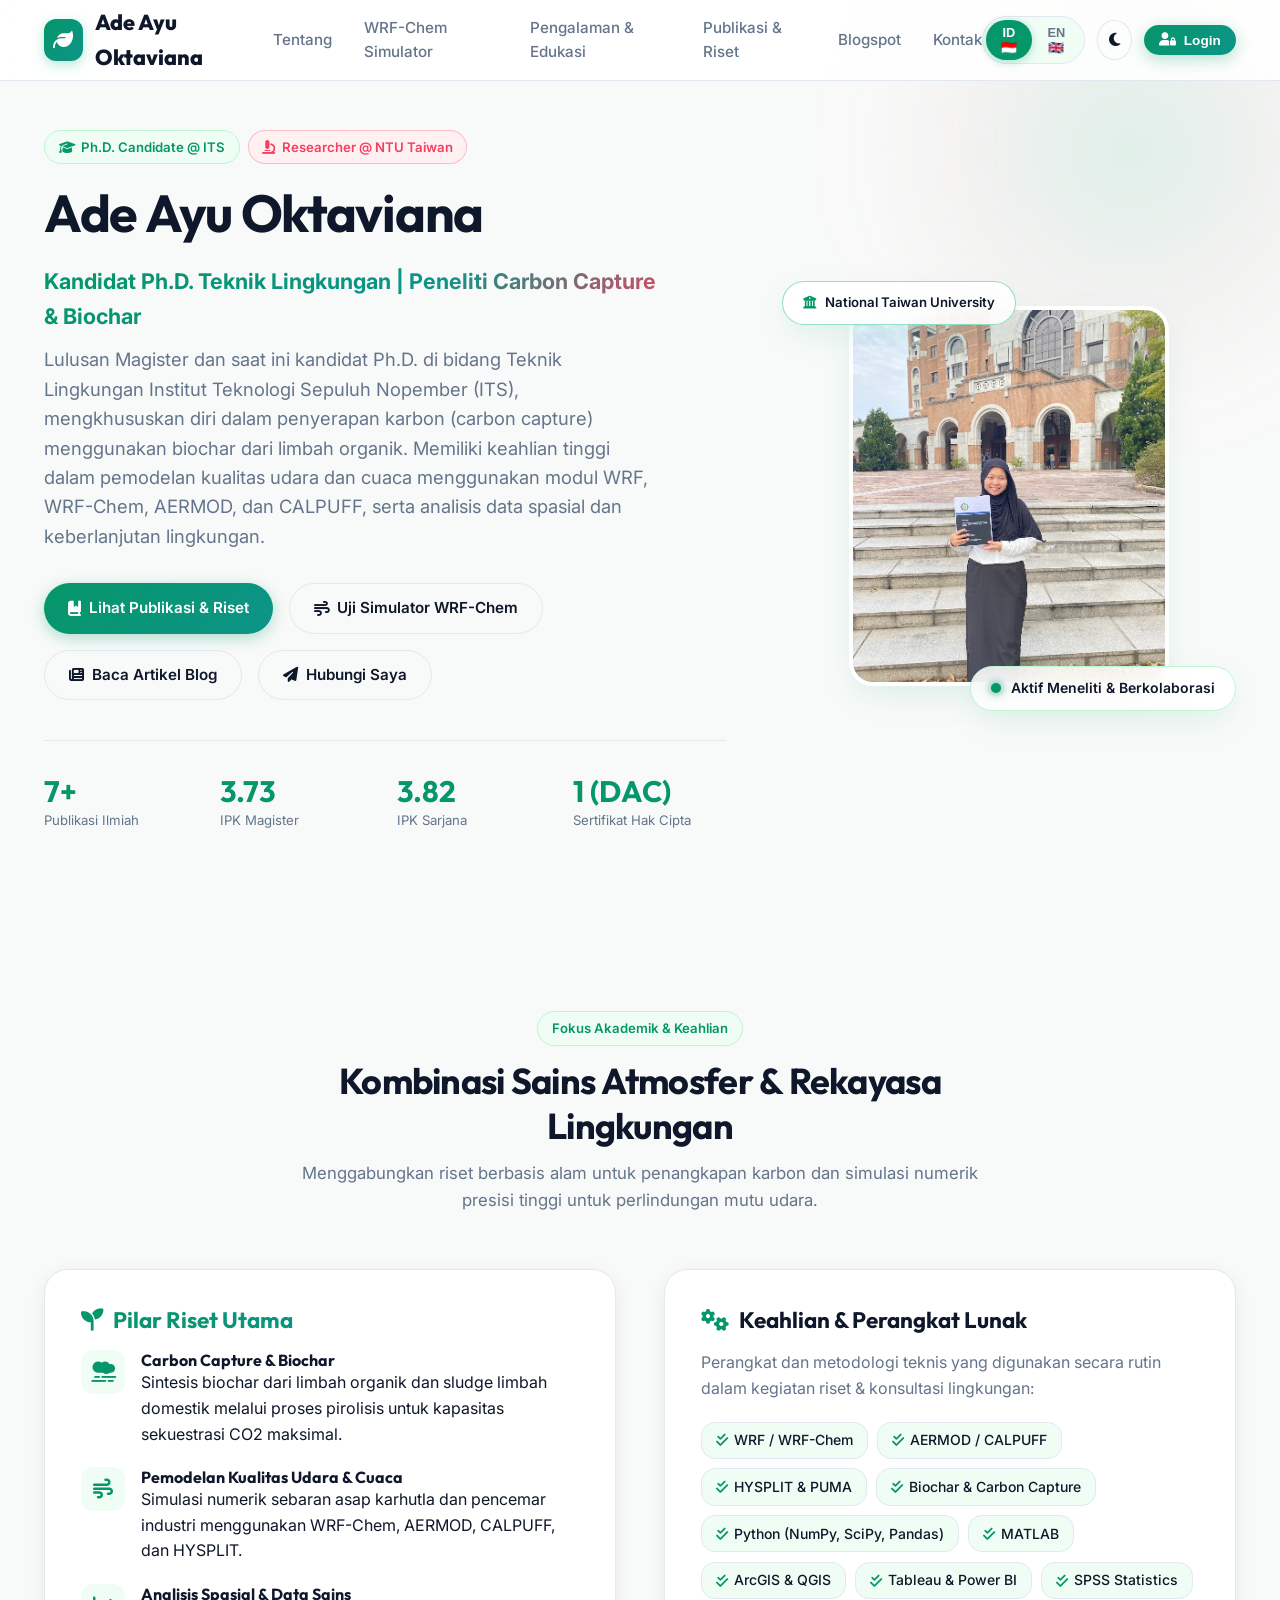
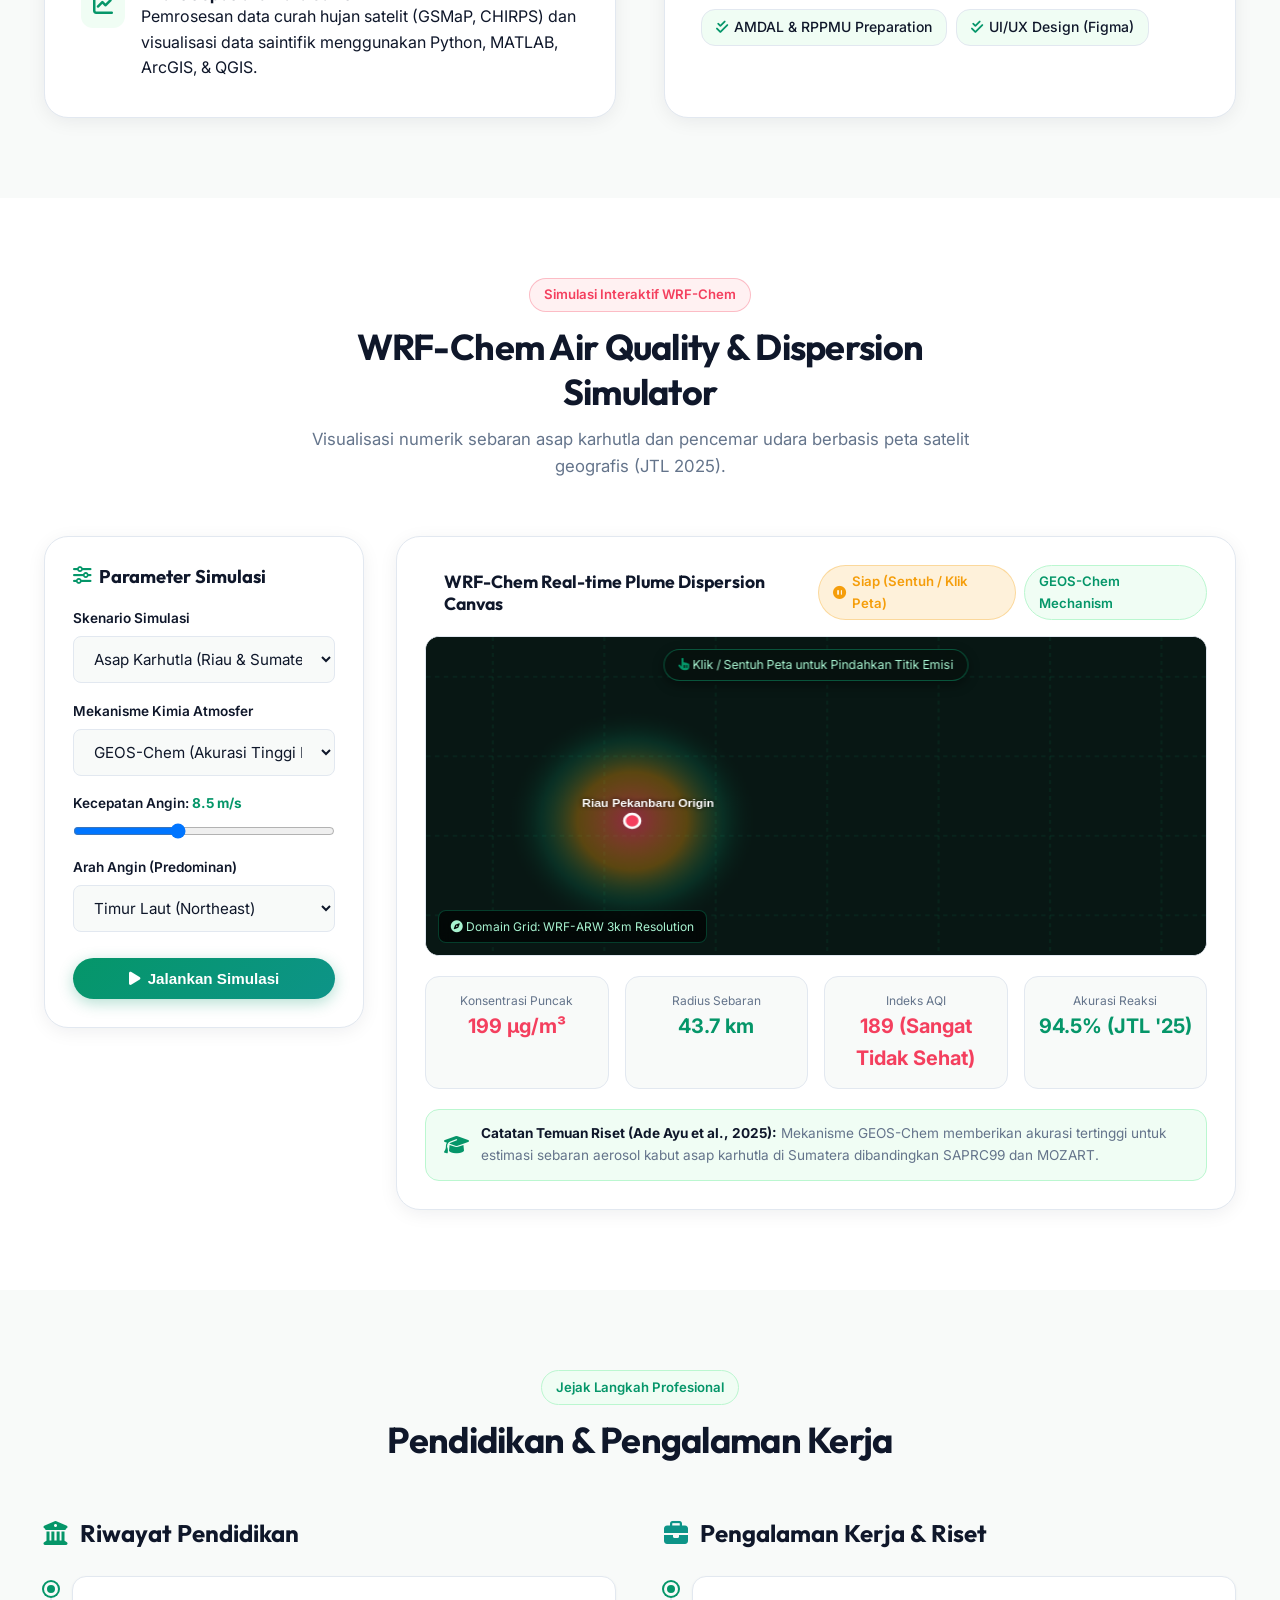
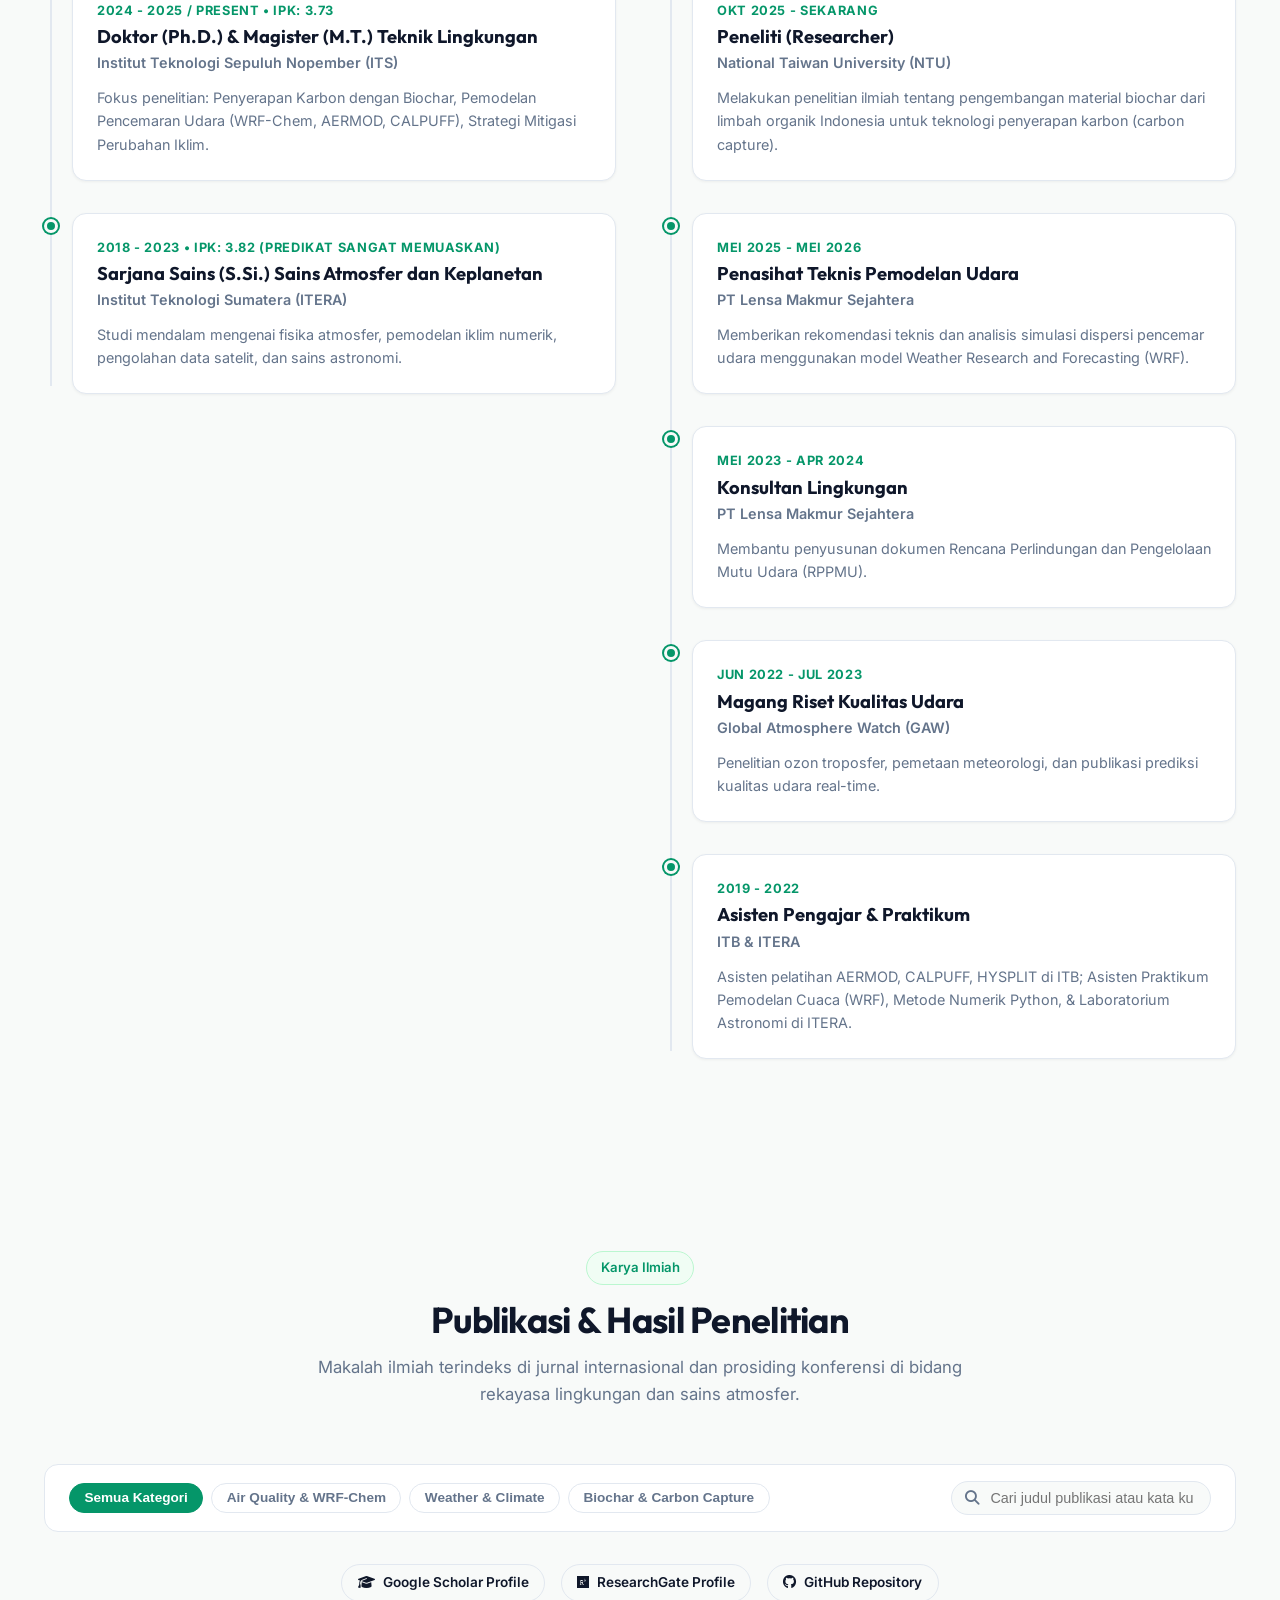
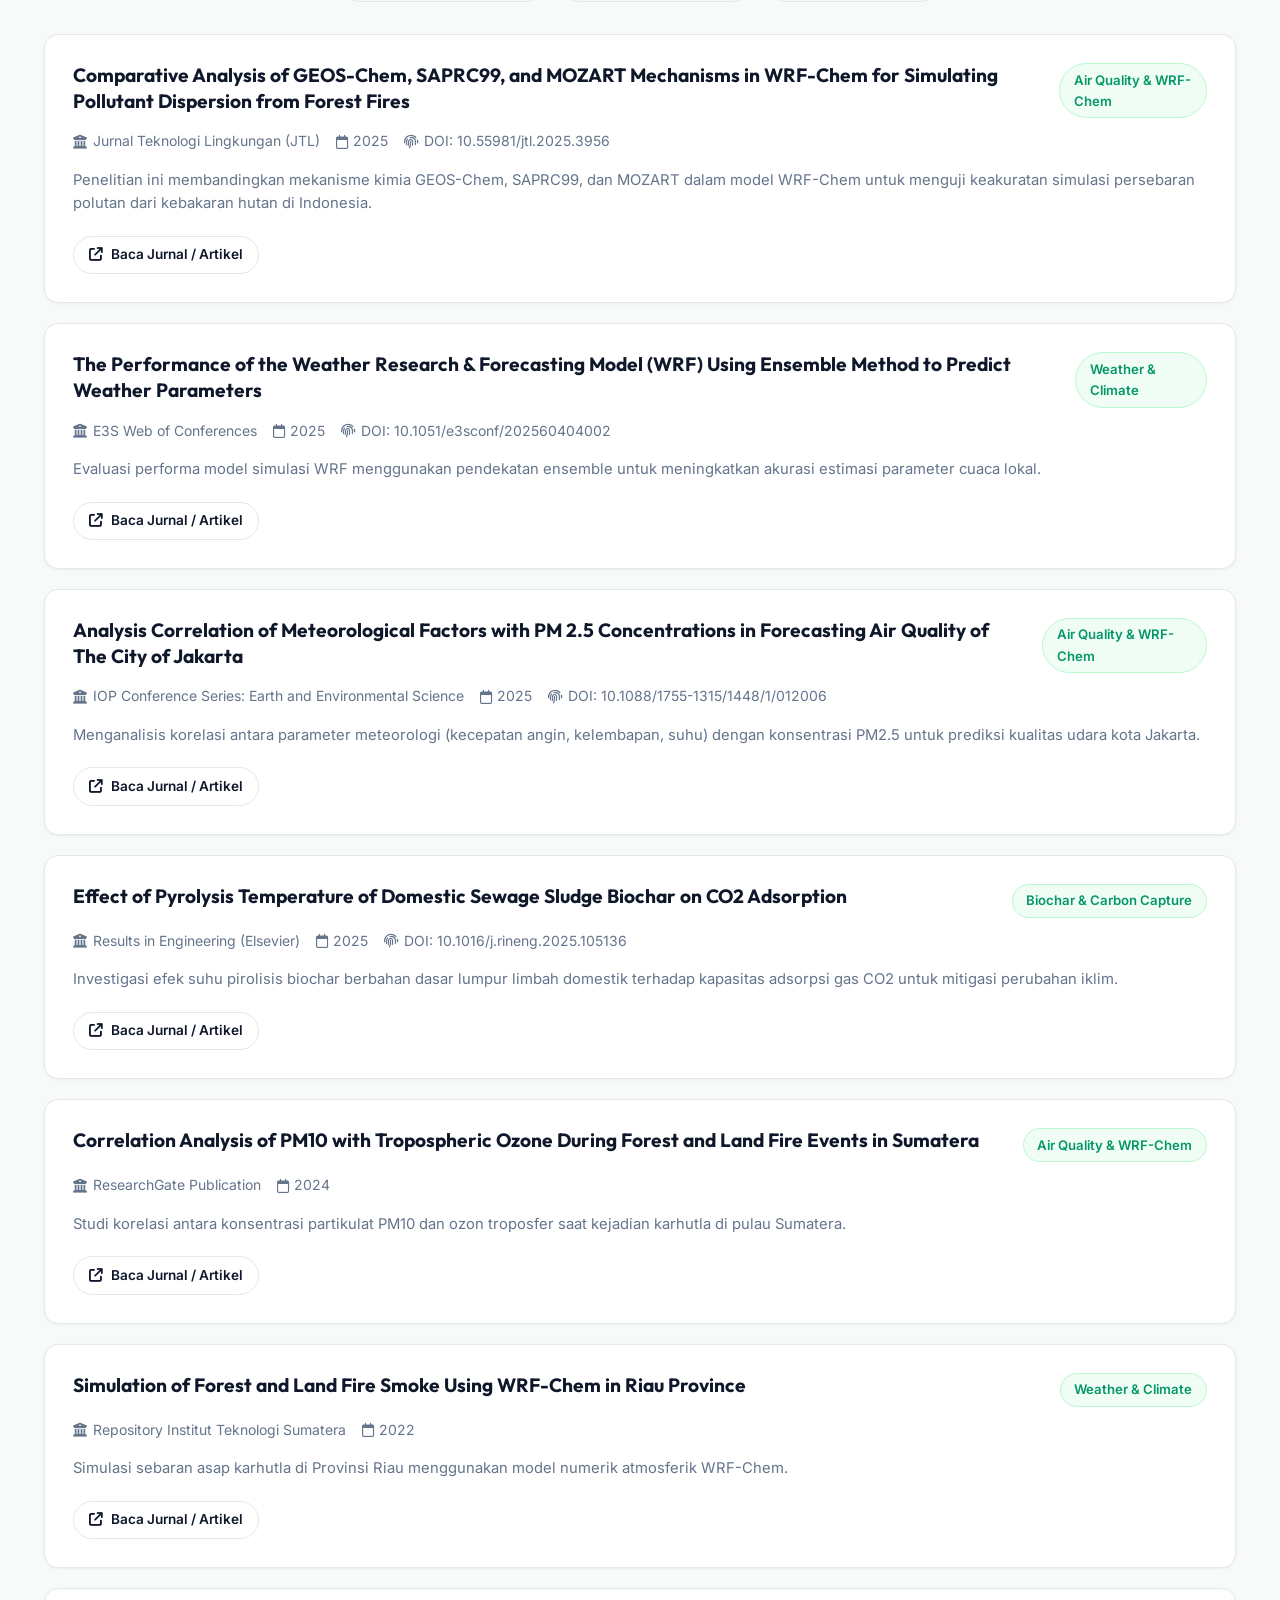
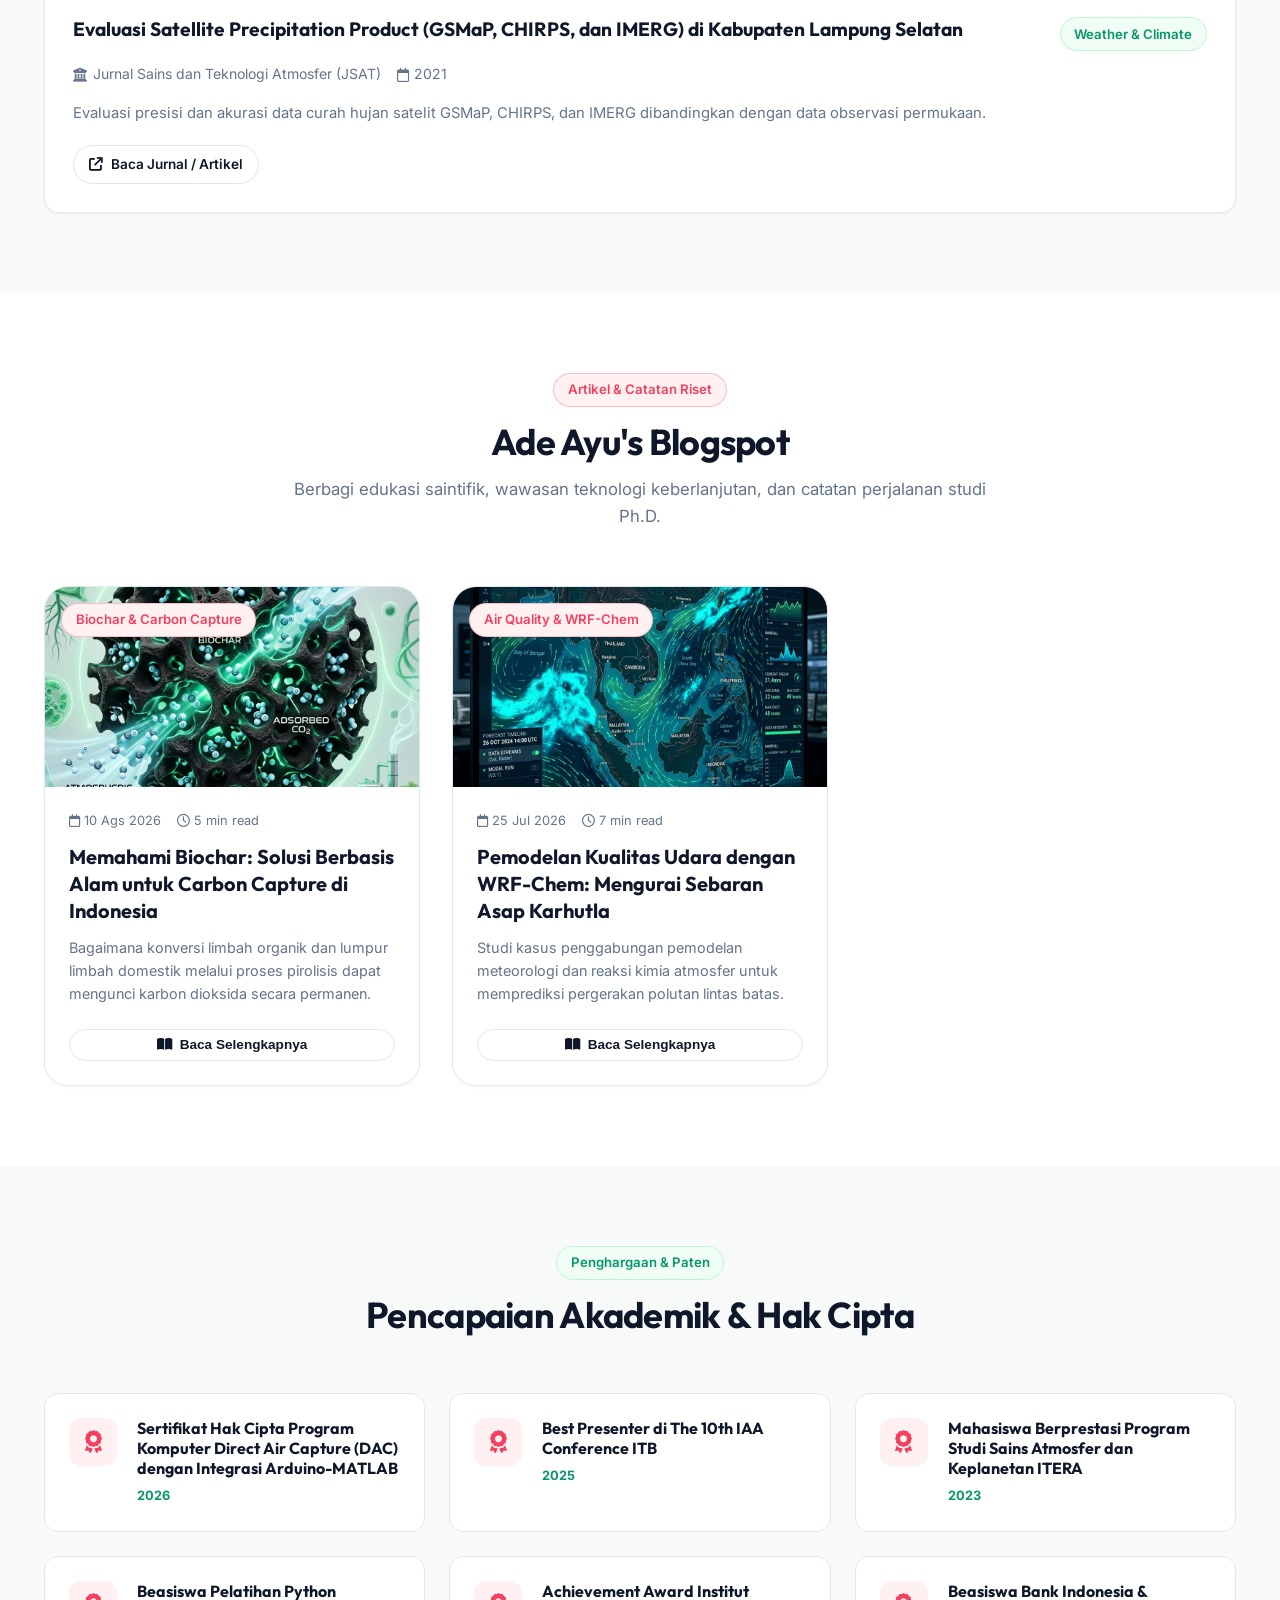
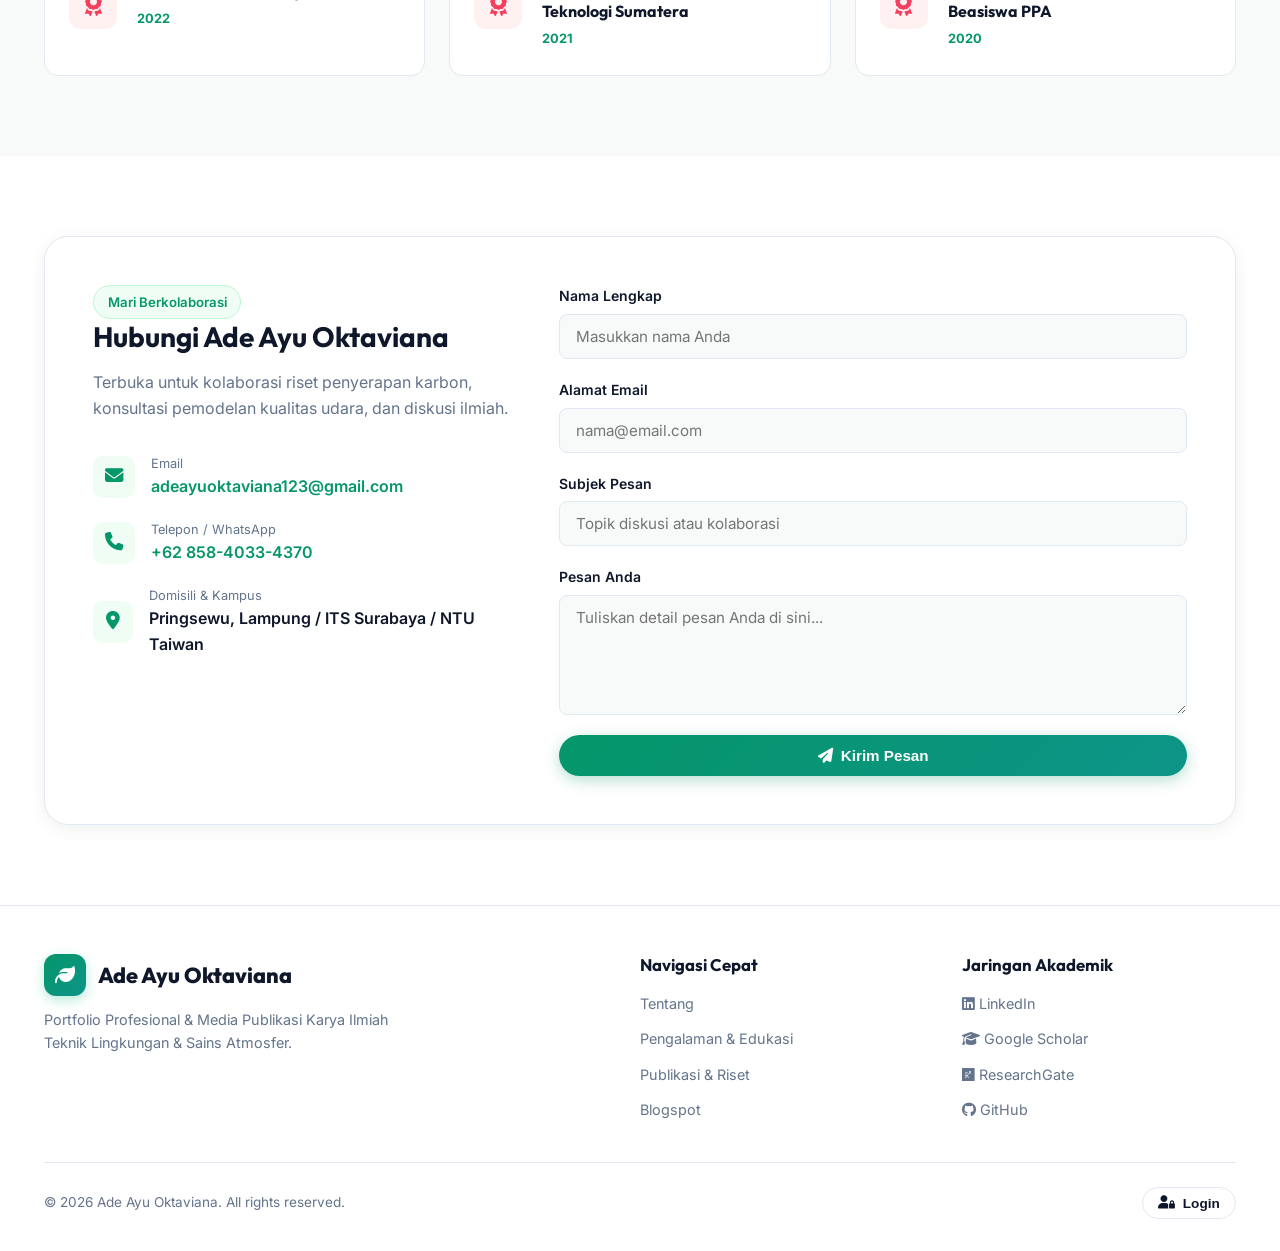
==== index.html @ d0affe4d "feat: make WRF simulation stopped by default, add play/pause toggles, and dynamically recalculate sc" ====
<!DOCTYPE html>
<html lang="id" data-theme="light" prefix="og: https://ogp.me/ns#">
<head>
  <meta charset="UTF-8">
  <meta name="viewport" content="width=device-width, initial-scale=1.0">

  <!-- ===== PRIMARY SEO META TAGS ===== -->
  <title>Ade Ayu Oktaviana | Kandidat Ph.D. Teknik Lingkungan & Peneliti Carbon Capture</title>
  <meta name="description" content="Portofolio profesional Ade Ayu Oktaviana — Kandidat Ph.D. Teknik Lingkungan ITS, Peneliti Carbon Capture & Biochar di National Taiwan University (NTU), Spesialis Pemodelan Kualitas Udara (WRF-Chem, AERMOD, CALPUFF). IPK 3.82 & 3.73.">
  <meta name="keywords" content="Ade Ayu Oktaviana, Teknik Lingkungan, Carbon Capture, Biochar, WRF-Chem, AERMOD, CALPUFF, HYSPLIT, Air Quality Modeling, Environmental Engineer, ITS Surabaya, ITERA, National Taiwan University, NTU, Kualitas Udara, Sains Atmosfer, Pirolisis, CO2 Adsorption, RPPMU, AMDAL">
  <meta name="author" content="Ade Ayu Oktaviana">
  <meta name="robots" content="index, follow, max-snippet:-1, max-image-preview:large, max-video-preview:-1">
  <meta name="language" content="id, en">
  <meta name="revisit-after" content="7 days">
  <link rel="canonical" href="https://adeayu09.github.io/">

  <!-- ===== OPEN GRAPH (Facebook, LinkedIn, WhatsApp) ===== -->
  <meta property="og:type" content="profile">
  <meta property="og:site_name" content="Ade Ayu Oktaviana Portfolio">
  <meta property="og:title" content="Ade Ayu Oktaviana | Ph.D. Candidate Environmental Engineering & Carbon Capture Researcher">
  <meta property="og:description" content="Kandidat Ph.D. Teknik Lingkungan ITS & Peneliti Carbon Capture Biochar di NTU Taiwan. Publikasi di Elsevier, IOP, JTL, E3S. Spesialis WRF-Chem, AERMOD, CALPUFF.">
  <meta property="og:url" content="https://adeayu09.github.io/">
  <meta property="og:image" content="https://adeayu09.github.io/assets/images/profile.jpg">
  <meta property="og:image:width" content="640">
  <meta property="og:image:height" content="800">
  <meta property="og:image:alt" content="Ade Ayu Oktaviana - Ph.D. Candidate Environmental Engineering">
  <meta property="og:locale" content="id_ID">
  <meta property="og:locale:alternate" content="en_US">
  <meta property="profile:first_name" content="Ade Ayu">
  <meta property="profile:last_name" content="Oktaviana">
  <meta property="profile:gender" content="female">

  <!-- ===== TWITTER CARD ===== -->
  <meta name="twitter:card" content="summary_large_image">
  <meta name="twitter:title" content="Ade Ayu Oktaviana | Environmental Engineer & Carbon Capture Researcher">
  <meta name="twitter:description" content="Peneliti Carbon Capture & Biochar di NTU, Kandidat Ph.D. Teknik Lingkungan ITS. Publikasi internasional di Elsevier, IOP, JTL, E3S.">
  <meta name="twitter:image" content="https://adeayu09.github.io/assets/images/profile.jpg">
  <meta name="twitter:image:alt" content="Ade Ayu Oktaviana Portfolio">

  <!-- ===== JSON-LD STRUCTURED DATA (Schema.org Person) ===== -->
  <script type="application/ld+json">
  {
    "@context": "https://schema.org",
    "@type": "Person",
    "name": "Ade Ayu Oktaviana",
    "givenName": "Ade Ayu",
    "familyName": "Oktaviana",
    "gender": "Female",
    "jobTitle": "Ph.D. Candidate in Environmental Engineering & Carbon Capture Researcher",
    "description": "Kandidat Ph.D. Teknik Lingkungan Institut Teknologi Sepuluh Nopember (ITS) dan Peneliti Carbon Capture dengan Biochar di National Taiwan University (NTU). Spesialis pemodelan kualitas udara menggunakan WRF-Chem, AERMOD, dan CALPUFF.",
    "url": "https://adeayu09.github.io/",
    "image": "https://adeayu09.github.io/assets/images/profile.jpg",
    "email": "adeayuoktaviana123@gmail.com",
    "telephone": "+62858-4033-4370",
    "address": {
      "@type": "PostalAddress",
      "addressLocality": "Surabaya",
      "addressCountry": "ID"
    },
    "affiliation": [
      {
        "@type": "EducationalOrganization",
        "name": "Institut Teknologi Sepuluh Nopember (ITS)",
        "url": "https://its.ac.id"
      },
      {
        "@type": "EducationalOrganization",
        "name": "National Taiwan University (NTU)",
        "url": "https://ntu.edu.tw"
      }
    ],
    "alumniOf": [
      {
        "@type": "EducationalOrganization",
        "name": "Institut Teknologi Sumatera (ITERA)",
        "url": "https://itera.ac.id"
      }
    ],
    "knowsAbout": [
      "Carbon Capture and Storage",
      "Biochar Production",
      "Environmental Engineering",
      "WRF-Chem Atmospheric Modeling",
      "Air Quality Modeling",
      "AERMOD", "CALPUFF", "HYSPLIT",
      "Python", "MATLAB",
      "ArcGIS", "QGIS"
    ],
    "sameAs": [
      "https://id.linkedin.com/in/ade-ayu-oktaviana-b20981252",
      "https://scholar.google.com/citations?user=UFx9LFYAAAAJ&hl=en",
      "https://www.researchgate.net/profile/Ade-Ayu-Oktaviana",
      "https://github.com/Adeayu09"
    ]
  }
  </script>

  <!-- ===== FAVICON ===== -->
  <link rel="icon" type="image/x-icon" href="assets/images/profile.jpg">

  <!-- Google Fonts & FontAwesome -->
  <link rel="preconnect" href="https://fonts.googleapis.com">
  <link rel="preconnect" href="https://fonts.gstatic.com" crossorigin>
  <link href="https://fonts.googleapis.com/css2?family=Inter:wght@300;400;500;600;700&family=Outfit:wght@400;500;600;700;800&display=swap" rel="stylesheet">
  <link rel="stylesheet" href="https://cdnjs.cloudflare.com/ajax/libs/font-awesome/6.4.0/css/all.min.css">

  <!-- Custom CSS -->
  <link rel="stylesheet" href="css/style.css">
</head>
<body>

  <!-- Toast Container -->
  <div id="toastContainer" class="toast-container"></div>

  <!-- Header & Navigation -->
  <header class="header">
    <div class="container nav-container">
      <a href="#" class="logo">
        <div class="logo-icon"><i class="fa-solid fa-leaf"></i></div>
        <span>Ade Ayu Oktaviana</span>
      </a>

      <nav class="nav-links" id="navLinks">
        <a href="#about" class="nav-link" data-i18n="nav_about">Tentang</a>
        <a href="#wrf-sim" class="nav-link" data-i18n="nav_wrf">WRF-Chem Simulator</a>
        <a href="#experience" class="nav-link" data-i18n="nav_experience">Pengalaman & Edukasi</a>
        <a href="#research" class="nav-link" data-i18n="nav_research">Publikasi & Riset</a>
        <a href="#blog" class="nav-link" data-i18n="nav_blog">Blogspot</a>
        <a href="#contact" class="nav-link" data-i18n="nav_contact">Kontak</a>
      </nav>

      <div class="nav-actions">
        <!-- Language Switcher -->
        <div class="lang-switch">
          <button class="lang-btn active" id="langIdBtn" onclick="setLanguage('id')">ID 🇮🇩</button>
          <button class="lang-btn" id="langEnBtn" onclick="setLanguage('en')">EN 🇬🇧</button>
        </div>

        <!-- Dark Mode Toggle -->
        <button class="btn btn-outline btn-icon" id="themeToggle" title="Ganti Tema">
          <i class="fa-solid fa-moon"></i>
        </button>

        <!-- Admin Login Button -->
        <button class="btn btn-primary btn-sm" id="openLoginBtn" onclick="openLoginModal()">
          <i class="fa-solid fa-user-lock"></i> <span id="loginBtnText" data-i18n="btn_login">Login</span>
        </button>

        <!-- Mobile Drawer Menu Toggle -->
        <button class="mobile-toggle" id="mobileToggle" onclick="toggleMobileNav()">
          <i class="fa-solid fa-bars"></i>
        </button>
      </div>
    </div>
  </header>

  <main>
    <!-- Hero Section -->
    <section class="hero">
      <div class="hero-bg-accent"></div>
      <div class="container hero-grid">
        <div class="hero-content">
          <div class="hero-tags">
            <span class="badge-pill"><i class="fa-solid fa-graduation-cap"></i> Ph.D. Candidate @ ITS</span>
            <span class="badge-pill rose"><i class="fa-solid fa-microscope"></i> Researcher @ NTU Taiwan</span>
          </div>

          <h1 id="heroName">Ade Ayu Oktaviana</h1>
          <p id="heroTitle" class="gradient-text" style="font-weight: 700; font-size: 1.35rem; margin-bottom: 0.75rem;"></p>
          <p id="heroBio"></p>

          <div class="hero-buttons">
            <a href="#research" class="btn btn-primary">
              <i class="fa-solid fa-book-bookmark"></i> <span data-i18n="hero_cta_pubs">Lihat Publikasi & Riset</span>
            </a>
            <a href="#wrf-sim" class="btn btn-outline">
              <i class="fa-solid fa-wind"></i> <span data-i18n="hero_cta_wrf">Uji Simulator WRF-Chem</span>
            </a>
            <a href="#blog" class="btn btn-outline">
              <i class="fa-solid fa-newspaper"></i> <span data-i18n="hero_cta_blog">Baca Artikel Blog</span>
            </a>
            <a href="#contact" class="btn btn-outline">
              <i class="fa-solid fa-paper-plane"></i> <span data-i18n="hero_cta_contact">Hubungi Saya</span>
            </a>
          </div>

          <div class="hero-stats" id="heroStatsContainer"></div>
        </div>

        <div class="hero-avatar-wrapper">
          <div class="avatar-card">
            <img id="profileAvatarImg" src="assets/images/profile.jpg" alt="Ade Ayu Oktaviana @ NTU Campus">
          </div>
          <div class="avatar-badge-float top-left-badge">
            <i class="fa-solid fa-building-columns" style="color: var(--primary);"></i>
            <span>National Taiwan University</span>
          </div>
          <div class="avatar-badge-float bottom-right-badge">
            <div class="dot-online"></div>
            <span data-i18n="avatar_status">Aktif Meneliti & Berkolaborasi</span>
          </div>
        </div>
      </div>
    </section>

    <!-- About & Focus Section -->
    <section id="about" class="section">
      <div class="container">
        <div class="section-title">
          <span class="badge-pill" data-i18n="about_subtitle">Fokus Akademik & Keahlian</span>
          <h2 data-i18n="about_title">Kombinasi Sains Atmosfer & Rekayasa Lingkungan</h2>
          <p data-i18n="about_desc">Menggabungkan riset berbasis alam untuk penangkapan karbon dan simulasi numerik presisi tinggi untuk perlindungan mutu udara.</p>
        </div>

        <div class="about-grid">
          <div class="about-card">
            <h3 class="gradient-text"><i class="fa-solid fa-seedling"></i> <span data-i18n="about_focus_title">Pilar Riset Utama</span></h3>
            <div class="focus-list">
              <div class="focus-item">
                <div class="focus-icon"><i class="fa-solid fa-smog"></i></div>
                <div>
                  <h4 data-i18n="focus_1_title">Carbon Capture & Biochar</h4>
                  <p data-i18n="focus_1_desc">Sintesis biochar dari limbah organik dan sludge limbah domestik melalui proses pirolisis untuk kapasitas sekuestrasi CO2 maksimal.</p>
                </div>
              </div>

              <div class="focus-item">
                <div class="focus-icon"><i class="fa-solid fa-wind"></i></div>
                <div>
                  <h4 data-i18n="focus_2_title">Pemodelan Kualitas Udara & Cuaca</h4>
                  <p data-i18n="focus_2_desc">Simulasi numerik sebaran asap karhutla dan pencemar industri menggunakan WRF-Chem, AERMOD, CALPUFF, dan HYSPLIT.</p>
                </div>
              </div>

              <div class="focus-item">
                <div class="focus-icon"><i class="fa-solid fa-chart-line"></i></div>
                <div>
                  <h4 data-i18n="focus_3_title">Analisis Spasial & Data Sains</h4>
                  <p data-i18n="focus_3_desc">Pemrosesan data curah hujan satelit (GSMaP, CHIRPS) dan visualisasi data saintifik menggunakan Python, MATLAB, ArcGIS, & QGIS.</p>
                </div>
              </div>
            </div>
          </div>

          <div class="about-card">
            <h3><i class="fa-solid fa-gears" style="color: var(--primary);"></i> <span data-i18n="about_skills_title">Keahlian & Perangkat lunak</span></h3>
            <p style="color: var(--text-muted); margin-bottom: 1.25rem;" data-i18n="about_skills_desc">Perangkat dan metodologi teknis yang digunakan secara rutin dalam kegiatan riset & konsultasi lingkungan:</p>
            <div class="skills-wrapper" id="skillsContainer"></div>
          </div>
        </div>
      </div>
    </section>

    <!-- WRF-Chem Interactive Simulation Tool Section -->
    <section id="wrf-sim" class="section" style="background: var(--bg-secondary);">
      <div class="container">
        <div class="section-title">
          <span class="badge-pill rose" data-i18n="wrf_subtitle"><i class="fa-solid fa-flask"></i> Simulasi Interaktif WRF-Chem</span>
          <h2 data-i18n="wrf_title">WRF-Chem Air Quality & Dispersion Simulator</h2>
          <p data-i18n="wrf_desc">Visualisasi numerik sebaran asap karhutla dan pencemar udara berbasis peta satelit geografis (JTL 2025).</p>
        </div>

        <div class="wrf-sim-grid">
          <!-- Controls Box -->
          <div style="background: var(--bg-card); padding: 1.75rem; border-radius: var(--radius-lg); border: 1px solid var(--border-color); box-shadow: var(--shadow-md);">
            <h3 style="font-size: 1.15rem; margin-bottom: 1.25rem; display: flex; align-items: center; gap: 0.5rem;">
              <i class="fa-solid fa-sliders" style="color: var(--primary);"></i> <span data-i18n="wrf_ctrl_heading">Parameter Simulasi</span>
            </h3>

            <div class="form-group" style="margin-bottom: 1.1rem;">
              <label style="font-size: 0.85rem;" data-i18n="wrf_scenario_label">Skenario Simulasi</label>
              <select id="wrfScenario" class="form-control" onchange="updateWrfSim()">
                <option value="karhutla" data-i18n="wrf_scen_1">Asap Karhutla (Riau & Sumatera)</option>
                <option value="jakarta" data-i18n="wrf_scen_2">Dispersi PM2.5 Perkotaan (Jakarta)</option>
              </select>
            </div>

            <div class="form-group" style="margin-bottom: 1.1rem;">
              <label style="font-size: 0.85rem;" data-i18n="wrf_mech_label">Mekanisme Kimia Atmosfer</label>
              <select id="wrfMechanism" class="form-control" onchange="updateWrfSim()">
                <option value="GEOS-Chem">GEOS-Chem (Akurasi Tinggi Karhutla)</option>
                <option value="SAPRC99">SAPRC99 (Fotokimia Ozon & VOC)</option>
                <option value="MOZART">MOZART (Kinetika Regional)</option>
              </select>
            </div>

            <div class="form-group" style="margin-bottom: 1.1rem;">
              <label style="font-size: 0.85rem;">
                <span data-i18n="wrf_wind_speed">Kecepatan Angin</span>: <strong id="wrfWindVal" style="color: var(--primary);">8.5 m/s</strong>
              </label>
              <input type="range" id="wrfWind" min="1" max="20" step="0.5" value="8.5" class="form-control" style="padding: 0;" oninput="updateWrfSim()">
            </div>

            <div class="form-group" style="margin-bottom: 1.1rem;">
              <label style="font-size: 0.85rem;" data-i18n="wrf_wind_dir">Arah Angin (Predominan)</label>
              <select id="wrfDirection" class="form-control" onchange="updateWrfSim()">
                <option value="NE" data-i18n="dir_ne">Timur Laut (Northeast)</option>
                <option value="E" data-i18n="dir_e">Timur (East)</option>
                <option value="SE" data-i18n="dir_se">Tenggara (Southeast)</option>
                <option value="NW" data-i18n="dir_nw">Barat Laut (Northwest)</option>
              </select>
            </div>

            <button type="button" class="btn btn-primary" id="wrfRunBtn" style="width: 100%; margin-top: 0.5rem;" onclick="toggleWrfSimulationAnimation()">
              <i class="fa-solid fa-play" id="wrfRunBtnIcon"></i> <span id="wrfRunBtnText" data-i18n="wrf_btn_run">Jalankan Simulasi</span>
            </button>
          </div>

          <!-- Simulation Display Panel -->
          <div style="background: var(--bg-card); padding: 1.75rem; border-radius: var(--radius-lg); border: 1px solid var(--border-color); box-shadow: var(--shadow-md);">
            <div style="display: flex; justify-content: space-between; align-items: center; margin-bottom: 1rem;">
              <div style="display: flex; align-items: center; gap: 0.6rem;">
                <div class="dot-online" id="wrfDotOnline" style="background: var(--accent-warning); box-shadow: none; animation: none;"></div>
                <h4 id="wrfSimStatusTitle" style="font-size: 1.1rem;">WRF-Chem Real-time Plume Dispersion Canvas</h4>
              </div>
              <div style="display: flex; gap: 0.5rem; align-items: center;">
                <span class="badge-pill" id="wrfStatusIndicator" style="background: rgba(245,158,11,0.15); color: #f59e0b; border-color: rgba(245,158,11,0.3);"><i class="fa-solid fa-circle-pause"></i> Siap (Sentuh / Klik Peta)</span>
                <span class="badge-pill" id="wrfMechBadge">GEOS-Chem Mechanism</span>
              </div>
            </div>

            <!-- Canvas Visualization -->
            <div style="position: relative; width: 100%; height: 320px; border-radius: var(--radius-md); overflow: hidden; background: #06110d; border: 1px solid var(--border-color); cursor: crosshair;">
              <canvas id="wrfCanvas" width="700" height="320" style="width: 100%; height: 100%; display: block;"></canvas>
              <div style="position: absolute; top: 12px; left: 50%; transform: translateX(-50%); background: rgba(6,17,13,0.85); backdrop-filter: blur(8px); padding: 5px 14px; border-radius: var(--radius-full); font-size: 0.775rem; color: #a7f3d0; border: 1px solid rgba(16,185,129,0.4); pointer-events: none; white-space: nowrap; box-shadow: 0 4px 12px rgba(0,0,0,0.4);">
                <i class="fa-solid fa-hand-pointer" style="color: var(--primary);"></i> <span data-i18n="wrf_touch_hint">Klik / Sentuh Peta untuk Pindahkan Titik Emisi</span>
              </div>
              <div style="position: absolute; bottom: 12px; left: 12px; background: rgba(0,0,0,0.65); backdrop-filter: blur(6px); padding: 6px 12px; border-radius: var(--radius-sm); font-size: 0.75rem; color: #a7f3d0; border: 1px solid rgba(16,185,129,0.3); pointer-events: none;">
                <i class="fa-solid fa-compass"></i> Domain Grid: WRF-ARW 3km Resolution
              </div>
            </div>

            <!-- Scientific Diagnostic Metrics Strip -->
            <div class="wrf-metrics-grid">
              <div style="background: var(--bg-primary); padding: 0.85rem; border-radius: var(--radius-md); border: 1px solid var(--border-color);">
                <div style="font-size: 0.75rem; color: var(--text-muted);" data-i18n="wrf_metric_peak">Konsentrasi Puncak</div>
                <div id="wrfMetricPeak" style="font-size: 1.25rem; font-weight: 700; color: var(--accent-rose);">142 µg/m³</div>
              </div>

              <div style="background: var(--bg-primary); padding: 0.85rem; border-radius: var(--radius-md); border: 1px solid var(--border-color);">
                <div style="font-size: 0.75rem; color: var(--text-muted);" data-i18n="wrf_metric_radius">Radius Sebaran</div>
                <div id="wrfMetricRadius" style="font-size: 1.25rem; font-weight: 700; color: var(--primary);">48.2 km</div>
              </div>

              <div style="background: var(--bg-primary); padding: 0.85rem; border-radius: var(--radius-md); border: 1px solid var(--border-color);">
                <div style="font-size: 0.75rem; color: var(--text-muted);" data-i18n="wrf_metric_aqi">Indeks AQI</div>
                <div id="wrfMetricAqi" style="font-size: 1.25rem; font-weight: 700; color: var(--accent-teal);">115 (Sedang)</div>
              </div>

              <div style="background: var(--bg-primary); padding: 0.85rem; border-radius: var(--radius-md); border: 1px solid var(--border-color);">
                <div style="font-size: 0.75rem; color: var(--text-muted);" data-i18n="wrf_metric_accuracy">Akurasi Reaksi</div>
                <div id="wrfMetricAccuracy" style="font-size: 1.25rem; font-weight: 700; color: var(--primary);">94.8% (JTL '25)</div>
              </div>
            </div>

            <!-- Paper Reference Footer Note -->
            <div style="margin-top: 1.25rem; font-size: 0.85rem; color: var(--text-muted); background: var(--bg-subtle); padding: 0.85rem 1.1rem; border-radius: var(--radius-md); border: 1px solid var(--border-accent); display: flex; align-items: center; gap: 0.75rem;">
              <i class="fa-solid fa-graduation-cap" style="font-size: 1.25rem; color: var(--primary);"></i>
              <div>
                <strong style="color: var(--text-main);" data-i18n="wrf_note_title">Catatan Temuan Riset (Ade Ayu et al., 2025):</strong>
                <span id="wrfNoteContent">Mekanisme GEOS-Chem memberikan akurasi tertinggi untuk estimasi sebaran aerosol kabut asap karhutla di Sumatera dibandingkan SAPRC99 dan MOZART.</span>
              </div>
            </div>
          </div>
        </div>
      </div>
    </section>

    <!-- Experience & Education Section -->
    <section id="experience" class="section">
      <div class="container">
        <div class="section-title">
          <span class="badge-pill" data-i18n="exp_subtitle">Jejak Langkah Profesional</span>
          <h2 data-i18n="exp_title">Pendidikan & Pengalaman Kerja</h2>
        </div>

        <div class="timeline-grid">
          <!-- Education Column -->
          <div class="timeline-column">
            <h3><i class="fa-solid fa-building-columns" style="color: var(--primary);"></i> <span data-i18n="edu_heading">Riwayat Pendidikan</span></h3>
            <div class="timeline" id="educationTimeline"></div>
          </div>

          <!-- Work Experience Column -->
          <div class="timeline-column">
            <h3><i class="fa-solid fa-briefcase" style="color: var(--accent-teal);"></i> <span data-i18n="work_heading">Pengalaman Kerja & Riset</span></h3>
            <div class="timeline" id="experienceTimeline"></div>
          </div>
        </div>
      </div>
    </section>

    <!-- Research & Publications Section -->
    <section id="research" class="section">
      <div class="container">
        <div class="section-title">
          <span class="badge-pill" data-i18n="pubs_subtitle">Karya Ilmiah</span>
          <h2 data-i18n="pubs_title">Publikasi & Hasil Penelitian</h2>
          <p data-i18n="pubs_desc">Makalah ilmiah terindeks di jurnal internasional dan prosiding konferensi di bidang rekayasa lingkungan dan sains atmosfer.</p>
        </div>

        <!-- Filter & Search Bar -->
        <div class="filter-bar">
          <div class="filter-categories" id="pubFilterCategories"></div>
          <div class="search-box">
            <i class="fa-solid fa-magnifying-glass"></i>
            <input type="text" id="pubSearchInput" placeholder="Cari judul publikasi atau kata kunci..." oninput="renderPublications()">
          </div>
        </div>

        <!-- External Profile Buttons -->
        <div style="display: flex; gap: 1rem; flex-wrap: wrap; margin-bottom: 2rem; justify-content: center;">
          <a href="https://scholar.google.com/citations?user=UFx9LFYAAAAJ&hl=en" target="_blank" class="btn btn-outline btn-sm">
            <i class="fa-solid fa-graduation-cap"></i> Google Scholar Profile
          </a>
          <a href="https://www.researchgate.net/profile/Ade-Ayu-Oktaviana" target="_blank" class="btn btn-outline btn-sm">
            <i class="fa-brands fa-researchgate"></i> ResearchGate Profile
          </a>
          <a href="https://github.com/Adeayu09" target="_blank" class="btn btn-outline btn-sm">
            <i class="fa-brands fa-github"></i> GitHub Repository
          </a>
        </div>

        <!-- Publications Grid -->
        <div class="pubs-grid" id="publicationsGrid"></div>
      </div>
    </section>

    <!-- Blogspot Section -->
    <section id="blog" class="section" style="background: var(--bg-secondary);">
      <div class="container">
        <div class="section-title">
          <span class="badge-pill rose" data-i18n="blog_subtitle">Artikel & Catatan Riset</span>
          <h2 data-i18n="blog_title">Ade Ayu's Blogspot</h2>
          <p data-i18n="blog_desc">Berbagi edukasi saintifik, wawasan teknologi keberlanjutan, dan catatan perjalanan studi Ph.D.</p>
        </div>

        <div class="blog-grid" id="blogGrid"></div>
      </div>
    </section>

    <!-- Awards & Patents Section -->
    <section class="section">
      <div class="container">
        <div class="section-title">
          <span class="badge-pill" data-i18n="awards_subtitle">Penghargaan & Paten</span>
          <h2 data-i18n="awards_title">Pencapaian Akademik & Hak Cipta</h2>
        </div>

        <div class="awards-grid" id="awardsGrid"></div>
      </div>
    </section>

    <!-- Contact Section -->
    <section id="contact" class="section" style="background: var(--bg-secondary);">
      <div class="container">
        <div class="contact-grid">
          <div class="contact-info">
            <span class="badge-pill" data-i18n="contact_subtitle">Mari Berkolaborasi</span>
            <h3 data-i18n="contact_title">Hubungi Ade Ayu Oktaviana</h3>
            <p data-i18n="contact_desc">Terbuka untuk kolaborasi riset penyerapan karbon, konsultasi pemodelan kualitas udara, dan diskusi ilmiah.</p>

            <div class="contact-links">
              <div class="contact-item">
                <div class="contact-icon"><i class="fa-solid fa-envelope"></i></div>
                <div>
                  <div style="font-size: 0.8rem; color: var(--text-muted);">Email</div>
                  <a href="mailto:adeayuoktaviana123@gmail.com" style="font-weight: 600;">adeayuoktaviana123@gmail.com</a>
                </div>
              </div>

              <div class="contact-item">
                <div class="contact-icon"><i class="fa-solid fa-phone"></i></div>
                <div>
                  <div style="font-size: 0.8rem; color: var(--text-muted);">Telepon / WhatsApp</div>
                  <a href="https://wa.me/6285840334370" target="_blank" style="font-weight: 600;">+62 858-4033-4370</a>
                </div>
              </div>

              <div class="contact-item">
                <div class="contact-icon"><i class="fa-solid fa-location-dot"></i></div>
                <div>
                  <div style="font-size: 0.8rem; color: var(--text-muted);">Domisili & Kampus</div>
                  <div style="font-weight: 600;">Pringsewu, Lampung / ITS Surabaya / NTU Taiwan</div>
                </div>
              </div>
            </div>
          </div>

          <form class="contact-form" onsubmit="handleContactSubmit(event)">
            <div class="form-group">
              <label data-i18n="form_name">Nama Lengkap</label>
              <input type="text" class="form-control" required placeholder="Masukkan nama Anda">
            </div>

            <div class="form-group">
              <label data-i18n="form_email">Alamat Email</label>
              <input type="email" class="form-control" required placeholder="nama@email.com">
            </div>

            <div class="form-group">
              <label data-i18n="form_subject">Subjek Pesan</label>
              <input type="text" class="form-control" required placeholder="Topik diskusi atau kolaborasi">
            </div>

            <div class="form-group">
              <label data-i18n="form_message">Pesan Anda</label>
              <textarea class="form-control" required placeholder="Tuliskan detail pesan Anda di sini..."></textarea>
            </div>

            <button type="submit" class="btn btn-primary">
              <i class="fa-solid fa-paper-plane"></i> <span data-i18n="form_send">Kirim Pesan</span>
            </button>
          </form>
        </div>
      </div>
    </section>
  </main>

  <!-- Footer -->
  <footer class="footer">
    <div class="container">
      <div class="footer-grid">
        <div class="footer-brand">
          <div class="logo">
            <div class="logo-icon"><i class="fa-solid fa-leaf"></i></div>
            <span>Ade Ayu Oktaviana</span>
          </div>
          <p data-i18n="footer_desc">Portfolio Profesional & Media Publikasi Karya Ilmiah Teknik Lingkungan & Sains Atmosfer.</p>
        </div>

        <div class="footer-column">
          <h4 data-i18n="footer_nav">Navigasi Cepat</h4>
          <ul>
            <li><a href="#about" data-i18n="nav_about">Tentang</a></li>
            <li><a href="#experience" data-i18n="nav_experience">Pengalaman & Edukasi</a></li>
            <li><a href="#research" data-i18n="nav_research">Publikasi & Riset</a></li>
            <li><a href="#blog" data-i18n="nav_blog">Blogspot</a></li>
          </ul>
        </div>

        <div class="footer-column">
          <h4 data-i18n="footer_social">Jaringan Akademik</h4>
          <ul>
            <li><a href="https://id.linkedin.com/in/ade-ayu-oktaviana-b20981252" target="_blank"><i class="fa-brands fa-linkedin"></i> LinkedIn</a></li>
            <li><a href="https://scholar.google.com/citations?user=UFx9LFYAAAAJ&hl=en" target="_blank"><i class="fa-solid fa-graduation-cap"></i> Google Scholar</a></li>
            <li><a href="https://www.researchgate.net/profile/Ade-Ayu-Oktaviana" target="_blank"><i class="fa-brands fa-researchgate"></i> ResearchGate</a></li>
            <li><a href="https://github.com/Adeayu09" target="_blank"><i class="fa-brands fa-github"></i> GitHub</a></li>
          </ul>
        </div>
      </div>


      <div class="footer-bottom">
        <div>&copy; 2026 Ade Ayu Oktaviana. All rights reserved.</div>
        <div>
          <button class="btn btn-outline btn-sm" onclick="openLoginModal()">
            <i class="fa-solid fa-user-lock"></i> <span data-i18n="btn_login">Login</span>
          </button>
        </div>
      </div>

    </div>
  </footer>

  <!-- ==================== MODALS ==================== -->

  <!-- Modal 1: Login Modal -->
  <div class="modal-overlay" id="loginModal">
    <div class="modal-card" style="max-width: 420px;">
      <div class="modal-header">
        <h3><i class="fa-solid fa-user-lock"></i> Login Admin Portal</h3>
        <button class="close-modal" onclick="closeLoginModal()">&times;</button>
      </div>
      <div class="modal-body">
        <form onsubmit="handleLoginSubmit(event)">
          <div class="form-group" style="margin-bottom: 1rem;">
            <label>Username</label>
            <input type="text" id="loginUser" class="form-control" autocomplete="username" required>
          </div>
          <div class="form-group" style="margin-bottom: 1.5rem;">
            <label>Password</label>
            <input type="password" id="loginPass" class="form-control" autocomplete="current-password" required>
          </div>
          <button type="submit" class="btn btn-primary" style="width: 100%;">
            <i class="fa-solid fa-right-to-bracket"></i> Masuk Admin CMS
          </button>
        </form>
      </div>
    </div>
  </div>

  <!-- Modal 2: Admin CMS Dashboard -->
  <div class="modal-overlay" id="adminModal">
    <div class="modal-card" style="max-width: 850px;">
      <div class="modal-header">
        <h3><i class="fa-solid fa-sliders"></i> CMS Admin Dashboard (Ade Ayu)</h3>
        <div style="display: flex; gap: 0.5rem; align-items: center;">
          <button class="btn btn-outline btn-sm" onclick="handleLogout()"><i class="fa-solid fa-arrow-right-from-bracket"></i> Logout</button>
          <button class="close-modal" onclick="closeAdminModal()">&times;</button>
        </div>
      </div>
      <div class="modal-body">
        <div class="admin-tabs">
          <button class="tab-btn active" onclick="switchAdminTab('tabProfile', this)"><i class="fa-solid fa-user-gear"></i> Edit Profil</button>
          <button class="tab-btn" onclick="switchAdminTab('tabPublications', this)"><i class="fa-solid fa-book"></i> Kelola Publikasi</button>
          <button class="tab-btn" onclick="switchAdminTab('tabBlogs', this)"><i class="fa-solid fa-newspaper"></i> Kelola Blogspot</button>
        </div>

        <!-- Tab 1: Profile Editor -->
        <div id="tabProfile" class="tab-content active">
          <form onsubmit="saveProfileCMS(event)">
            <div style="display: grid; grid-template-columns: 1fr 1fr; gap: 1rem;">
              <div class="form-group">
                <label>Nama Lengkap</label>
                <input type="text" id="cmsName" class="form-control" required>
              </div>

              <!-- Secure Image Upload Widget -->
              <div class="form-group">
                <label>Foto Profil</label>
                <div id="avatarUploadZone" style="border: 2px dashed var(--border-color); border-radius: var(--radius-md); padding: 1rem; text-align: center; cursor: pointer; transition: var(--transition); position: relative;" onclick="document.getElementById('avatarFileInput').click()" ondragover="handleAvatarDragOver(event)" ondrop="handleAvatarDrop(event)">
                  <img id="avatarPreview" src="" alt="Preview" style="max-height: 100px; max-width: 100%; border-radius: var(--radius-sm); margin-bottom: 0.5rem; display: none;">
                  <div id="avatarUploadHint" style="color: var(--text-muted); font-size: 0.85rem;">
                    <i class="fa-solid fa-cloud-arrow-up" style="font-size: 1.75rem; color: var(--primary); display: block; margin-bottom: 0.4rem;"></i>
                    Klik atau seret foto ke sini<br>
                    <small style="color: var(--text-light);">JPG, PNG, WEBP · Maks. 5 MB</small>
                  </div>
                  <input type="file" id="avatarFileInput" accept="image/jpeg,image/png,image/webp" style="display:none;" onchange="handleAvatarUpload(event)">
                </div>
                <p id="avatarUploadError" style="color: var(--accent-rose); font-size: 0.8rem; margin-top: 0.4rem; display: none;"></p>
              </div>
            </div>

            <div class="form-group" style="margin-top: 1rem;">
              <label>Judul / Headings (Bahasa Indonesia)</label>
              <input type="text" id="cmsTitleId" class="form-control" required>
            </div>

            <div class="form-group" style="margin-top: 1rem;">
              <label>Judul / Headings (English)</label>
              <input type="text" id="cmsTitleEn" class="form-control" required>
            </div>

            <div class="form-group" style="margin-top: 1rem;">
              <label>Bio Singkat (Bahasa Indonesia)</label>
              <textarea id="cmsBioId" class="form-control" rows="3" required></textarea>
            </div>

            <div class="form-group" style="margin-top: 1rem;">
              <label>Bio Singkat (English)</label>
              <textarea id="cmsBioEn" class="form-control" rows="3" required></textarea>
            </div>

            <div style="margin-top: 1.5rem; display: flex; justify-content: space-between; align-items: center;">
              <button type="button" class="btn btn-outline btn-sm" onclick="resetAllDataToDefault()"><i class="fa-solid fa-rotate"></i> Reset Ke Default</button>
              <button type="submit" class="btn btn-primary"><i class="fa-solid fa-floppy-disk"></i> Simpan Perubahan Profil</button>
            </div>
          </form>
        </div>

        <!-- Tab 2: Publications Manager -->
        <div id="tabPublications" class="tab-content">
          <div style="display: flex; justify-content: space-between; align-items: center; margin-bottom: 1rem;">
            <h4 style="font-size: 1.1rem;">Daftar Publikasi</h4>
            <button class="btn btn-primary btn-sm" onclick="openAddPubForm()"><i class="fa-solid fa-plus"></i> Tambah Publikasi Baru</button>
          </div>

          <!-- Add / Edit Pub Subform -->
          <div id="pubFormWrapper" style="display: none; background: var(--bg-primary); padding: 1.25rem; border-radius: var(--radius-md); border: 1px solid var(--border-color); margin-bottom: 1.5rem;">
            <h5 id="pubFormTitle" style="margin-bottom: 1rem;">Tambah Publikasi</h5>
            <form onsubmit="savePubItem(event)">
              <input type="hidden" id="pubId">
              <div class="form-group">
                <label>Judul Publikasi (Title)</label>
                <input type="text" id="pubTitle" class="form-control" required>
              </div>

              <div style="display: grid; grid-template-columns: 1fr 1fr 1fr; gap: 1rem; margin-top: 1rem;">
                <div class="form-group">
                  <label>Tahun (Year)</label>
                  <input type="text" id="pubYear" class="form-control" required>
                </div>
                <div class="form-group">
                  <label>Jurnal / Publisher</label>
                  <input type="text" id="pubJournal" class="form-control" required>
                </div>
                <div class="form-group">
                  <label>Kategori</label>
                  <select id="pubCategory" class="form-control">
                    <option value="Biochar & Carbon Capture">Biochar & Carbon Capture</option>
                    <option value="Air Quality & WRF-Chem">Air Quality & WRF-Chem</option>
                    <option value="Weather & Climate">Weather & Climate</option>
                  </select>
                </div>
              </div>

              <div style="display: grid; grid-template-columns: 1fr 1fr; gap: 1rem; margin-top: 1rem;">
                <div class="form-group">
                  <label>DOI / Reference Number</label>
                  <input type="text" id="pubDoi" class="form-control">
                </div>
                <div class="form-group">
                  <label>Link Publikasi (URL)</label>
                  <input type="text" id="pubLink" class="form-control" required>
                </div>
              </div>

              <div class="form-group" style="margin-top: 1rem;">
                <label>Abstrak (Ringkasan)</label>
                <textarea id="pubAbstract" class="form-control" rows="3" required></textarea>
              </div>

              <div style="margin-top: 1rem; display: flex; gap: 0.5rem; justify-content: flex-end;">
                <button type="button" class="btn btn-outline btn-sm" onclick="cancelPubForm()">Batal</button>
                <button type="submit" class="btn btn-primary btn-sm"><i class="fa-solid fa-check"></i> Simpan Publikasi</button>
              </div>
            </form>
          </div>

          <div id="cmsPubList" style="display: flex; flex-direction: column; gap: 0.75rem;"></div>
        </div>

        <!-- Tab 3: Blogspot Manager -->
        <div id="tabBlogs" class="tab-content">
          <div style="display: flex; justify-content: space-between; align-items: center; margin-bottom: 1rem;">
            <h4 style="font-size: 1.1rem;">Daftar Artikel Blog</h4>
            <button class="btn btn-primary btn-sm" onclick="openAddBlogForm()"><i class="fa-solid fa-plus"></i> Post Artikel Baru</button>
          </div>

          <!-- Add / Edit Blog Subform -->
          <div id="blogFormWrapper" style="display: none; background: var(--bg-primary); padding: 1.25rem; border-radius: var(--radius-md); border: 1px solid var(--border-color); margin-bottom: 1.5rem;">
            <h5 id="blogFormTitle" style="margin-bottom: 1rem;">Tambah Artikel Blog</h5>
            <form onsubmit="saveBlogItem(event)">
              <input type="hidden" id="blogId">
              <div class="form-group">
                <label>Judul Artikel (ID)</label>
                <input type="text" id="blogTitleId" class="form-control" required>
              </div>
              <div class="form-group" style="margin-top: 0.75rem;">
                <label>Judul Artikel (EN)</label>
                <input type="text" id="blogTitleEn" class="form-control" required>
              </div>

              <div style="display: grid; grid-template-columns: 1fr 1fr 1fr; gap: 1rem; margin-top: 1rem;">
                <div class="form-group">
                  <label>Kategori</label>
                  <input type="text" id="blogCategory" class="form-control" required placeholder="mis. Carbon Capture">
                </div>
                <div class="form-group">
                  <label>Estimasi Baca (Read Time)</label>
                  <input type="text" id="blogReadTime" class="form-control" required placeholder="5 min read">
                </div>
                <div class="form-group">
                  <label>URL Gambar Banner</label>
                  <input type="text" id="blogImage" class="form-control" required placeholder="assets/images/biochar.png">
                </div>
              </div>

              <div class="form-group" style="margin-top: 1rem;">
                <label>Kutipan Singkat (ID)</label>
                <input type="text" id="blogExcerptId" class="form-control" required>
              </div>

              <div class="form-group" style="margin-top: 1rem;">
                <label>Konten Lengkap (ID)</label>
                <textarea id="blogContentId" class="form-control" rows="6" required></textarea>
              </div>

              <div class="form-group" style="margin-top: 1rem;">
                <label>Konten Lengkap (EN)</label>
                <textarea id="blogContentEn" class="form-control" rows="6" required></textarea>
              </div>

              <div style="margin-top: 1rem; display: flex; gap: 0.5rem; justify-content: flex-end;">
                <button type="button" class="btn btn-outline btn-sm" onclick="cancelBlogForm()">Batal</button>
                <button type="submit" class="btn btn-primary btn-sm"><i class="fa-solid fa-upload"></i> Publish Artikel</button>
              </div>
            </form>
          </div>

          <div id="cmsBlogList" style="display: flex; flex-direction: column; gap: 0.75rem;"></div>
        </div>
      </div>
    </div>
  </div>

  <!-- Modal 3: Blog Article Reader View -->
  <div class="modal-overlay" id="blogReaderModal">
    <div class="modal-card" style="max-width: 800px;">
      <div class="modal-header">
        <span class="badge-pill" id="readerCategory"></span>
        <button class="close-modal" onclick="closeBlogReaderModal()">&times;</button>
      </div>
      <div class="modal-body" style="padding: 2.5rem;">
        <h2 id="readerTitle" style="font-size: 2rem; margin-bottom: 0.75rem;"></h2>
        <div style="display: flex; gap: 1rem; font-size: 0.85rem; color: var(--text-muted); margin-bottom: 1.5rem;">
          <span id="readerDate"><i class="fa-regular fa-calendar"></i> </span>
          <span id="readerReadTime"><i class="fa-regular fa-clock"></i> </span>
        </div>
        <div style="height: 280px; border-radius: var(--radius-md); overflow: hidden; margin-bottom: 2rem;">
          <img id="readerImage" src="" alt="Blog Cover" style="width: 100%; height: 100%; object-fit: cover;">
        </div>
        <div id="readerContent" style="line-height: 1.8; font-size: 1.05rem;"></div>
      </div>
    </div>
  </div>

  <!-- Custom App JS -->
  <script type="module" src="js/app.js"></script>
</body>
</html>
---- css/style.css ----
/* ==========================================================================
   ADE AYU OKTAVIANA PORTFOLIO - DESIGN SYSTEM & CSS STYLES
   Clean, Professional, Feminine Environmental Engineering Theme
   ========================================================================== */

@import url('https://fonts.googleapis.com/css2?family=Inter:wght@300;400;500;600;700&family=Outfit:wght@400;500;600;700;800&display=swap');

:root {
  /* Color Tokens - Light Theme */
  --bg-primary: #f8faf9;
  --bg-secondary: #ffffff;
  --bg-card: #ffffff;
  --bg-glass: rgba(255, 255, 255, 0.85);
  --bg-subtle: #f0fdf4;
  --border-color: #e2e8f0;
  --border-accent: #bbf7d0;

  --text-main: #0f172a;
  --text-muted: #64748b;
  --text-light: #94a3b8;

  --primary: #059669;        /* Emerald Green */
  --primary-hover: #047857;
  --primary-light: #d1fae5;
  --accent-teal: #0d9488;      /* Teal Accent */
  --accent-rose: #f43f5e;      /* Subtle Feminine Accent */
  --accent-rose-bg: #fff1f2;

  --shadow-sm: 0 1px 3px rgba(0,0,0,0.05);
  --shadow-md: 0 4px 20px -2px rgba(15, 23, 42, 0.08);
  --shadow-lg: 0 12px 35px -5px rgba(5, 150, 105, 0.12);
  --shadow-glow: 0 0 25px rgba(16, 185, 129, 0.25);

  --radius-sm: 8px;
  --radius-md: 14px;
  --radius-lg: 24px;
  --radius-full: 9999px;

  --transition: all 0.25s cubic-bezier(0.4, 0, 0.2, 1);
}

[data-theme="dark"] {
  --bg-primary: #091410;
  --bg-secondary: #11201b;
  --bg-card: #152721;
  --bg-glass: rgba(17, 32, 27, 0.85);
  --bg-subtle: #1a332a;
  --border-color: #244438;
  --border-accent: #059669;

  --text-main: #f1f5f9;
  --text-muted: #94a3b8;
  --text-light: #64748b;

  --primary: #10b981;
  --primary-hover: #34d399;
  --primary-light: #164e3d;
  --accent-teal: #14b8a6;
  --accent-rose: #fb7185;
  --accent-rose-bg: #4c0519;

  --shadow-md: 0 4px 25px rgba(0, 0, 0, 0.3);
  --shadow-lg: 0 12px 35px rgba(0, 0, 0, 0.5);
  --shadow-glow: 0 0 30px rgba(16, 185, 129, 0.35);
}

/* Reset & Base */
*, *::before, *::after {
  box-sizing: border-box;
  margin: 0;
  padding: 0;
}

html {
  scroll-behavior: smooth;
  font-size: 16px;
}

body {
  font-family: 'Inter', -apple-system, BlinkMacSystemFont, sans-serif;
  background-color: var(--bg-primary);
  color: var(--text-main);
  line-height: 1.6;
  overflow-x: hidden;
  transition: background-color 0.3s ease, color 0.3s ease;
}

h1, h2, h3, h4, h5, h6 {
  font-family: 'Outfit', sans-serif;
  color: var(--text-main);
  line-height: 1.25;
  font-weight: 700;
}

a {
  color: var(--primary);
  text-decoration: none;
  transition: var(--transition);
}

a:hover {
  color: var(--primary-hover);
}

ul {
  list-style: none;
}

img {
  max-width: 100%;
  height: auto;
  display: block;
}

/* Utility Containers */
.container {
  max-width: 1240px;
  margin: 0 auto;
  padding: 0 1.5rem;
}

.section {
  padding: 5rem 0;
}

.section-title {
  text-align: center;
  max-width: 700px;
  margin: 0 auto 3.5rem auto;
}

.section-title .badge-pill {
  margin-bottom: 0.75rem;
}

.section-title h2 {
  font-size: 2.25rem;
  letter-spacing: -0.02em;
  margin-bottom: 0.75rem;
}

.section-title p {
  color: var(--text-muted);
  font-size: 1.05rem;
}

.gradient-text {
  background: linear-gradient(135deg, var(--primary) 0%, var(--accent-teal) 60%, var(--accent-rose) 100%);
  -webkit-background-clip: text;
  background-clip: text;
  -webkit-text-fill-color: transparent;
}

.badge-pill {
  display: inline-flex;
  align-items: center;
  gap: 0.4rem;
  padding: 0.35rem 0.85rem;
  border-radius: var(--radius-full);
  font-size: 0.825rem;
  font-weight: 600;
  background: var(--bg-subtle);
  color: var(--primary);
  border: 1px solid var(--border-accent);
}

.badge-pill.rose {
  background: var(--accent-rose-bg);
  color: var(--accent-rose);
  border-color: rgba(244, 63, 94, 0.3);
}

/* Buttons */
.btn {
  display: inline-flex;
  align-items: center;
  justify-content: center;
  gap: 0.5rem;
  padding: 0.75rem 1.5rem;
  border-radius: var(--radius-full);
  font-size: 0.95rem;
  font-weight: 600;
  cursor: pointer;
  border: none;
  transition: var(--transition);
  outline: none;
}

.btn-primary {
  background: linear-gradient(135deg, var(--primary), var(--accent-teal));
  color: #ffffff;
  box-shadow: 0 4px 15px rgba(5, 150, 105, 0.3);
}

.btn-primary:hover {
  transform: translateY(-2px);
  box-shadow: 0 8px 25px rgba(5, 150, 105, 0.4);
  color: #ffffff;
}

.btn-outline {
  background: transparent;
  color: var(--text-main);
  border: 1.5px solid var(--border-color);
}

.btn-outline:hover {
  border-color: var(--primary);
  color: var(--primary);
  background: var(--bg-subtle);
}

.btn-sm {
  padding: 0.45rem 0.95rem;
  font-size: 0.85rem;
}

.btn-icon {
  width: 40px;
  height: 40px;
  border-radius: 50%;
  padding: 0;
  display: inline-flex;
  align-items: center;
  justify-content: center;
}

/* Header & Navigation */
.header {
  position: fixed;
  top: 0;
  left: 0;
  right: 0;
  z-index: 1000;
  background: var(--bg-glass);
  backdrop-filter: blur(14px);
  -webkit-backdrop-filter: blur(14px);
  border-bottom: 1px solid var(--border-color);
  transition: var(--transition);
}

.nav-container {
  display: flex;
  align-items: center;
  justify-content: space-between;
  height: 80px;
}

.logo {
  display: flex;
  align-items: center;
  gap: 0.75rem;
  font-family: 'Outfit', sans-serif;
  font-weight: 800;
  font-size: 1.35rem;
  color: var(--text-main);
}

.logo-icon {
  width: 42px;
  height: 42px;
  border-radius: 12px;
  background: linear-gradient(135deg, var(--primary), var(--accent-teal));
  color: white;
  display: flex;
  align-items: center;
  justify-content: center;
  font-size: 1.25rem;
  box-shadow: 0 4px 12px rgba(16, 185, 129, 0.3);
}

.nav-links {
  display: flex;
  align-items: center;
  gap: 2rem;
}

.nav-link {
  font-weight: 500;
  font-size: 0.95rem;
  color: var(--text-muted);
  position: relative;
  padding: 0.4rem 0;
}

.nav-link:hover, .nav-link.active {
  color: var(--primary);
}

.nav-link.active::after {
  content: '';
  position: absolute;
  bottom: 0;
  left: 0;
  right: 0;
  height: 2px;
  background: var(--primary);
  border-radius: 2px;
}

.nav-actions {
  display: flex;
  align-items: center;
  gap: 0.75rem;
}

.lang-switch {
  display: flex;
  background: var(--bg-subtle);
  border: 1px solid var(--border-color);
  border-radius: var(--radius-full);
  padding: 3px;
}

.lang-btn {
  border: none;
  background: transparent;
  padding: 0.3rem 0.65rem;
  font-size: 0.8rem;
  font-weight: 700;
  border-radius: var(--radius-full);
  cursor: pointer;
  color: var(--text-muted);
  transition: var(--transition);
}

.lang-btn.active {
  background: var(--primary);
  color: white;
  box-shadow: 0 2px 8px rgba(5, 150, 105, 0.3);
}

.mobile-toggle {
  display: none;
  background: transparent;
  border: none;
  font-size: 1.5rem;
  color: var(--text-main);
  cursor: pointer;
}

/* Hero Section */
.hero {
  padding-top: 130px;
  padding-bottom: 70px;
  position: relative;
  overflow: hidden;
}

.hero-bg-accent {
  position: absolute;
  top: -100px;
  right: -100px;
  width: 500px;
  height: 500px;
  background: radial-gradient(circle, rgba(16, 185, 129, 0.15) 0%, rgba(244, 63, 94, 0.05) 50%, transparent 70%);
  filter: blur(60px);
  z-index: -1;
}

.hero-grid {
  display: grid;
  grid-template-columns: 1.2fr 0.8fr;
  gap: 3.5rem;
  align-items: center;
}

.hero-content {
  display: flex;
  flex-direction: column;
  align-items: flex-start;
}

.hero-tags {
  display: flex;
  flex-wrap: wrap;
  gap: 0.5rem;
  margin-bottom: 1.25rem;
}

.hero-content h1 {
  font-size: 3.25rem;
  line-height: 1.15;
  margin-bottom: 1.25rem;
  letter-spacing: -0.025em;
}

.hero-content p {
  font-size: 1.15rem;
  color: var(--text-muted);
  margin-bottom: 2rem;
  max-width: 620px;
}

.hero-buttons {
  display: flex;
  flex-wrap: wrap;
  gap: 1rem;
  margin-bottom: 2.5rem;
}

.hero-stats {
  display: grid;
  grid-template-columns: repeat(4, 1fr);
  gap: 1.5rem;
  width: 100%;
  padding-top: 2rem;
  border-top: 1px solid var(--border-color);
}

.stat-item h3 {
  font-size: 1.85rem;
  color: var(--primary);
  margin-bottom: 0.15rem;
}

.stat-item p {
  font-size: 0.825rem;
  color: var(--text-muted);
  line-height: 1.3;
}

.hero-avatar-wrapper {
  position: relative;
  display: flex;
  justify-content: center;
  align-items: center;
  padding: 25px 25px;
  overflow: visible;
}

.avatar-card {
  position: relative;
  width: 320px;
  height: 380px;
  border-radius: var(--radius-lg);
  overflow: hidden;
  box-shadow: var(--shadow-lg);
  border: 4px solid var(--bg-card);
  z-index: 1;
}

.avatar-card img {
  width: 100%;
  height: 100%;
  object-fit: cover;
  transition: transform 0.5s ease;
}

.avatar-card:hover img {
  transform: scale(1.05);
}

.avatar-badge-float {
  position: absolute;
  background: var(--bg-glass);
  backdrop-filter: blur(14px);
  -webkit-backdrop-filter: blur(14px);
  padding: 0.65rem 1.25rem;
  border-radius: var(--radius-full);
  box-shadow: var(--shadow-lg);
  border: 1.5px solid var(--border-accent);
  display: flex;
  align-items: center;
  gap: 0.6rem;
  white-space: nowrap;
  font-size: 0.875rem;
  font-weight: 600;
  z-index: 10;
}

.avatar-badge-float.top-left-badge {
  top: 0px;
  left: 0px;
  font-size: 0.825rem;
  border-color: rgba(16, 185, 129, 0.45);
  animation: floatAnim 4s ease-in-out infinite;
}

.avatar-badge-float.bottom-right-badge {
  bottom: 0px;
  right: 0px;
  animation: floatAnim 4s ease-in-out infinite 2s;
}

.wrf-sim-grid {
  display: grid;
  grid-template-columns: 320px 1fr;
  gap: 2rem;
  align-items: start;
}

.wrf-metrics-grid {
  display: grid;
  grid-template-columns: repeat(4, 1fr);
  gap: 1rem;
  margin-top: 1.25rem;
  text-align: center;
}

@keyframes floatAnim {
  0%, 100% { transform: translateY(0); }
  50% { transform: translateY(-8px); }
}

.dot-online {
  width: 10px;
  height: 10px;
  background: var(--primary);
  border-radius: 50%;
  box-shadow: 0 0 8px var(--primary);
  animation: pulse 2s infinite;
}

@keyframes pulse {
  0% { transform: scale(0.95); box-shadow: 0 0 0 0 rgba(16, 185, 129, 0.7); }
  70% { transform: scale(1); box-shadow: 0 0 0 8px rgba(16, 185, 129, 0); }
  100% { transform: scale(0.95); box-shadow: 0 0 0 0 rgba(16, 185, 129, 0); }
}

/* About & Focus Section */
.about-grid {
  display: grid;
  grid-template-columns: 1fr 1fr;
  gap: 3rem;
}

.about-card {
  background: var(--bg-card);
  border-radius: var(--radius-lg);
  padding: 2.25rem;
  border: 1px solid var(--border-color);
  box-shadow: var(--shadow-md);
  transition: var(--transition);
}

.about-card:hover {
  border-color: var(--border-accent);
  box-shadow: var(--shadow-lg);
}

.about-card h3 {
  font-size: 1.4rem;
  margin-bottom: 1rem;
  display: flex;
  align-items: center;
  gap: 0.6rem;
}

.focus-list {
  display: flex;
  flex-direction: column;
  gap: 1.25rem;
}

.focus-item {
  display: flex;
  gap: 1rem;
  align-items: flex-start;
}

.focus-icon {
  width: 44px;
  height: 44px;
  border-radius: 12px;
  background: var(--bg-subtle);
  color: var(--primary);
  display: flex;
  align-items: center;
  justify-content: center;
  font-size: 1.25rem;
  flex-shrink: 0;
}

.skills-wrapper {
  display: flex;
  flex-wrap: wrap;
  gap: 0.6rem;
  margin-top: 1rem;
}

.skill-tag {
  background: var(--bg-subtle);
  color: var(--text-main);
  border: 1px solid var(--border-color);
  padding: 0.4rem 0.85rem;
  border-radius: var(--radius-md);
  font-size: 0.875rem;
  font-weight: 500;
  display: inline-flex;
  align-items: center;
  gap: 0.4rem;
}

/* Experience & Education Section */
.timeline-grid {
  display: grid;
  grid-template-columns: 1fr 1fr;
  gap: 3rem;
}

.timeline-column h3 {
  font-size: 1.5rem;
  margin-bottom: 1.75rem;
  display: flex;
  align-items: center;
  gap: 0.75rem;
}

.timeline {
  position: relative;
  padding-left: 1.75rem;
}

.timeline::before {
  content: '';
  position: absolute;
  left: 6px;
  top: 8px;
  bottom: 8px;
  width: 2px;
  background: var(--border-color);
}

.timeline-item {
  position: relative;
  margin-bottom: 2rem;
}

.timeline-dot {
  position: absolute;
  left: -1.75rem;
  top: 6px;
  width: 14px;
  height: 14px;
  border-radius: 50%;
  background: var(--primary);
  border: 3px solid var(--bg-primary);
  box-shadow: 0 0 0 2px var(--primary);
}

.timeline-card {
  background: var(--bg-card);
  border-radius: var(--radius-md);
  padding: 1.5rem;
  border: 1px solid var(--border-color);
  box-shadow: var(--shadow-sm);
  transition: var(--transition);
}

.timeline-card:hover {
  border-color: var(--border-accent);
  transform: translateY(-2px);
  box-shadow: var(--shadow-md);
}

.timeline-period {
  font-size: 0.8rem;
  font-weight: 700;
  color: var(--primary);
  text-transform: uppercase;
  letter-spacing: 0.05em;
  margin-bottom: 0.25rem;
}

.timeline-card h4 {
  font-size: 1.15rem;
  margin-bottom: 0.2rem;
}

.timeline-inst {
  font-size: 0.9rem;
  font-weight: 600;
  color: var(--text-muted);
  margin-bottom: 0.75rem;
}

.timeline-card p {
  font-size: 0.9rem;
  color: var(--text-muted);
}

/* Research & Publications */
.filter-bar {
  display: flex;
  flex-wrap: wrap;
  justify-content: space-between;
  align-items: center;
  gap: 1rem;
  margin-bottom: 2rem;
  background: var(--bg-card);
  padding: 1rem 1.5rem;
  border-radius: var(--radius-md);
  border: 1px solid var(--border-color);
}

.filter-categories {
  display: flex;
  flex-wrap: wrap;
  gap: 0.5rem;
}

.cat-btn {
  background: transparent;
  border: 1px solid var(--border-color);
  padding: 0.4rem 0.9rem;
  border-radius: var(--radius-full);
  font-size: 0.85rem;
  font-weight: 600;
  color: var(--text-muted);
  cursor: pointer;
  transition: var(--transition);
}

.cat-btn:hover, .cat-btn.active {
  background: var(--primary);
  color: white;
  border-color: var(--primary);
}

.search-box {
  position: relative;
  min-width: 260px;
}

.search-box input {
  width: 100%;
  padding: 0.5rem 1rem 0.5rem 2.4rem;
  border-radius: var(--radius-full);
  border: 1px solid var(--border-color);
  background: var(--bg-primary);
  color: var(--text-main);
  font-size: 0.9rem;
  outline: none;
}

.search-box input:focus {
  border-color: var(--primary);
}

.search-box i {
  position: absolute;
  left: 0.9rem;
  top: 50%;
  transform: translateY(-50%);
  color: var(--text-muted);
  font-size: 0.9rem;
}

.pubs-grid {
  display: flex;
  flex-direction: column;
  gap: 1.25rem;
}

.pub-card {
  background: var(--bg-card);
  border-radius: var(--radius-md);
  padding: 1.75rem;
  border: 1px solid var(--border-color);
  box-shadow: var(--shadow-sm);
  transition: var(--transition);
}

.pub-card:hover {
  border-color: var(--border-accent);
  box-shadow: var(--shadow-md);
}

.pub-header {
  display: flex;
  justify-content: space-between;
  align-items: flex-start;
  gap: 1rem;
  margin-bottom: 0.75rem;
}

.pub-card h3 {
  font-size: 1.2rem;
  line-height: 1.35;
  color: var(--text-main);
}

.pub-meta {
  display: flex;
  flex-wrap: wrap;
  gap: 1rem;
  font-size: 0.875rem;
  color: var(--text-muted);
  margin-bottom: 1rem;
}

.pub-meta span {
  display: flex;
  align-items: center;
  gap: 0.35rem;
}

.pub-abstract {
  font-size: 0.925rem;
  color: var(--text-muted);
  margin-bottom: 1.25rem;
  line-height: 1.6;
}

.pub-actions {
  display: flex;
  align-items: center;
  justify-content: space-between;
}

/* Blogspot Section */
.blog-grid {
  display: grid;
  grid-template-columns: repeat(auto-fill, minmax(340px, 1fr));
  gap: 2rem;
}

.blog-card {
  background: var(--bg-card);
  border-radius: var(--radius-lg);
  overflow: hidden;
  border: 1px solid var(--border-color);
  box-shadow: var(--shadow-sm);
  transition: var(--transition);
  display: flex;
  flex-direction: column;
}

.blog-card:hover {
  transform: translateY(-5px);
  border-color: var(--border-accent);
  box-shadow: var(--shadow-lg);
}

.blog-img-wrapper {
  height: 200px;
  overflow: hidden;
  position: relative;
}

.blog-img-wrapper img {
  width: 100%;
  height: 100%;
  object-fit: cover;
  transition: transform 0.5s ease;
}

.blog-card:hover .blog-img-wrapper img {
  transform: scale(1.08);
}

.blog-cat-badge {
  position: absolute;
  top: 1rem;
  left: 1rem;
}

.blog-body {
  padding: 1.5rem;
  display: flex;
  flex-direction: column;
  flex-grow: 1;
}

.blog-meta {
  display: flex;
  gap: 1rem;
  font-size: 0.8rem;
  color: var(--text-muted);
  margin-bottom: 0.75rem;
}

.blog-body h3 {
  font-size: 1.25rem;
  margin-bottom: 0.75rem;
  line-height: 1.35;
}

.blog-body p {
  font-size: 0.9rem;
  color: var(--text-muted);
  margin-bottom: 1.5rem;
  flex-grow: 1;
}

/* Achievements & Certifications */
.awards-grid {
  display: grid;
  grid-template-columns: repeat(auto-fill, minmax(300px, 1fr));
  gap: 1.5rem;
}

.award-card {
  background: var(--bg-card);
  border-radius: var(--radius-md);
  padding: 1.5rem;
  border: 1px solid var(--border-color);
  display: flex;
  gap: 1.25rem;
  align-items: flex-start;
  transition: var(--transition);
}

.award-card:hover {
  border-color: var(--border-accent);
  box-shadow: var(--shadow-md);
}

.award-icon {
  width: 48px;
  height: 48px;
  border-radius: 12px;
  background: var(--accent-rose-bg);
  color: var(--accent-rose);
  display: flex;
  align-items: center;
  justify-content: center;
  font-size: 1.4rem;
  flex-shrink: 0;
}

.award-card h4 {
  font-size: 1rem;
  margin-bottom: 0.25rem;
}

.award-card span {
  font-size: 0.8rem;
  font-weight: 700;
  color: var(--primary);
}

/* Contact Section */
.contact-grid {
  display: grid;
  grid-template-columns: 0.8fr 1.2fr;
  gap: 3rem;
  background: var(--bg-card);
  border-radius: var(--radius-lg);
  padding: 3rem;
  border: 1px solid var(--border-color);
  box-shadow: var(--shadow-md);
}

.contact-info h3 {
  font-size: 1.75rem;
  margin-bottom: 1rem;
}

.contact-info p {
  color: var(--text-muted);
  margin-bottom: 2rem;
}

.contact-links {
  display: flex;
  flex-direction: column;
  gap: 1.25rem;
}

.contact-item {
  display: flex;
  align-items: center;
  gap: 1rem;
}

.contact-icon {
  width: 42px;
  height: 42px;
  border-radius: 10px;
  background: var(--bg-subtle);
  color: var(--primary);
  display: flex;
  align-items: center;
  justify-content: center;
  font-size: 1.15rem;
}

.contact-form {
  display: flex;
  flex-direction: column;
  gap: 1.25rem;
}

.form-group {
  display: flex;
  flex-direction: column;
  gap: 0.4rem;
}

.form-group label {
  font-size: 0.875rem;
  font-weight: 600;
  color: var(--text-main);
}

.form-control {
  width: 100%;
  padding: 0.75rem 1rem;
  border-radius: var(--radius-sm);
  border: 1px solid var(--border-color);
  background: var(--bg-primary);
  color: var(--text-main);
  font-family: inherit;
  font-size: 0.95rem;
  outline: none;
  transition: var(--transition);
}

.form-control:focus {
  border-color: var(--primary);
  box-shadow: 0 0 0 3px rgba(16, 185, 129, 0.15);
}

textarea.form-control {
  resize: vertical;
  min-height: 120px;
}

/* Modals (Login, Admin CMS, Blog Reader) */
.modal-overlay {
  position: fixed;
  top: 0;
  left: 0;
  right: 0;
  bottom: 0;
  background: rgba(15, 23, 42, 0.65);
  backdrop-filter: blur(6px);
  z-index: 2000;
  display: flex;
  align-items: center;
  justify-content: center;
  padding: 1.5rem;
  opacity: 0;
  visibility: hidden;
  transition: var(--transition);
}

.modal-overlay.active {
  opacity: 1;
  visibility: visible;
}

.modal-card {
  background: var(--bg-card);
  border-radius: var(--radius-lg);
  width: 100%;
  max-width: 650px;
  max-height: 90vh;
  overflow-y: auto;
  border: 1px solid var(--border-color);
  box-shadow: var(--shadow-lg);
  transform: translateY(20px);
  transition: var(--transition);

  /* Custom Scrollbar for Modal */
  scrollbar-width: thin;
  scrollbar-color: var(--border-color) transparent;
}

.modal-overlay.active .modal-card {
  transform: translateY(0);
}

.modal-header {
  padding: 1.5rem 2rem;
  border-bottom: 1px solid var(--border-color);
  display: flex;
  align-items: center;
  justify-content: space-between;
}

.modal-header h3 {
  font-size: 1.35rem;
}

.close-modal {
  background: transparent;
  border: none;
  font-size: 1.5rem;
  color: var(--text-muted);
  cursor: pointer;
}

.modal-body {
  padding: 2rem;
}

/* Admin CMS Drawer/Modal Tabs */
.admin-tabs {
  display: flex;
  gap: 0.5rem;
  border-bottom: 1px solid var(--border-color);
  margin-bottom: 1.5rem;
  overflow-x: auto;
}

.tab-btn {
  background: transparent;
  border: none;
  padding: 0.75rem 1.25rem;
  font-size: 0.9rem;
  font-weight: 600;
  color: var(--text-muted);
  cursor: pointer;
  border-bottom: 2px solid transparent;
  white-space: nowrap;
}

.tab-btn.active {
  color: var(--primary);
  border-bottom-color: var(--primary);
}

.tab-content {
  display: none;
}

.tab-content.active {
  display: block;
}

/* Toast Notifications */
.toast-container {
  position: fixed;
  bottom: 2rem;
  right: 2rem;
  z-index: 3000;
  display: flex;
  flex-direction: column;
  gap: 0.75rem;
}

.toast {
  background: var(--bg-card);
  color: var(--text-main);
  border: 1px solid var(--border-accent);
  padding: 0.85rem 1.35rem;
  border-radius: var(--radius-md);
  box-shadow: var(--shadow-lg);
  display: flex;
  align-items: center;
  gap: 0.75rem;
  font-size: 0.9rem;
  font-weight: 500;
  animation: slideInRight 0.3s ease;
}

@keyframes slideInRight {
  from { transform: translateX(100%); opacity: 0; }
  to { transform: translateX(0); opacity: 1; }
}

/* Footer */
.footer {
  background: var(--bg-secondary);
  border-top: 1px solid var(--border-color);
  padding: 3rem 0 2rem 0;
}

.footer-grid {
  display: grid;
  grid-template-columns: 2fr 1fr 1fr;
  gap: 3rem;
  margin-bottom: 2.5rem;
}

.footer-brand p {
  color: var(--text-muted);
  margin-top: 0.75rem;
  font-size: 0.9rem;
  max-width: 380px;
}

.footer-column h4 {
  font-size: 1.05rem;
  margin-bottom: 1rem;
}

.footer-column ul {
  display: flex;
  flex-direction: column;
  gap: 0.6rem;
}

.footer-column a {
  color: var(--text-muted);
  font-size: 0.9rem;
}

.footer-column a:hover {
  color: var(--primary);
}

.footer-bottom {
  display: flex;
  justify-content: space-between;
  align-items: center;
  padding-top: 1.5rem;
  border-top: 1px solid var(--border-color);
  font-size: 0.85rem;
  color: var(--text-muted);
}

/* Responsive Styles */
@media (max-width: 992px) {
  .hero-grid {
    grid-template-columns: 1fr;
    text-align: center;
  }
  .hero-content {
    align-items: center;
  }
  .hero-buttons {
    justify-content: center;
  }
  .hero-stats {
    grid-template-columns: repeat(2, 1fr);
  }
  .about-grid, .timeline-grid, .contact-grid, .wrf-sim-grid {
    grid-template-columns: 1fr;
  }
  .footer-grid {
    grid-template-columns: 1fr;
    gap: 2rem;
  }
}

@media (max-width: 768px) {
  .nav-links {
    position: fixed;
    top: 80px;
    left: 0;
    right: 0;
    background: var(--bg-card);
    border-bottom: 1px solid var(--border-color);
    flex-direction: column;
    padding: 2rem;
    gap: 1.25rem;
    box-shadow: var(--shadow-lg);
    display: none;
  }

  .nav-links.active {
    display: flex;
  }

  .mobile-toggle {
    display: block;
  }

  .hero-content h1 {
    font-size: 2.25rem;
  }

  .filter-bar {
    flex-direction: column;
    align-items: stretch;
  }

  .search-box {
    width: 100%;
  }

  .contact-grid {
    padding: 1.75rem;
  }

  .wrf-metrics-grid {
    grid-template-columns: repeat(2, 1fr);
    gap: 0.75rem;
  }
}

@media (max-width: 576px) {
  .hero-avatar-wrapper {
    padding: 12px;
  }
  .avatar-card {
    width: 270px;
    height: 330px;
  }
  .avatar-badge-float {
    padding: 0.45rem 0.85rem;
    font-size: 0.75rem;
  }
  .avatar-badge-float.top-left-badge {
    top: -5px;
    left: -5px;
  }
  .avatar-badge-float.bottom-right-badge {
    bottom: -5px;
    right: -5px;
  }
  .wrf-metrics-grid {
    grid-template-columns: 1fr;
  }
}
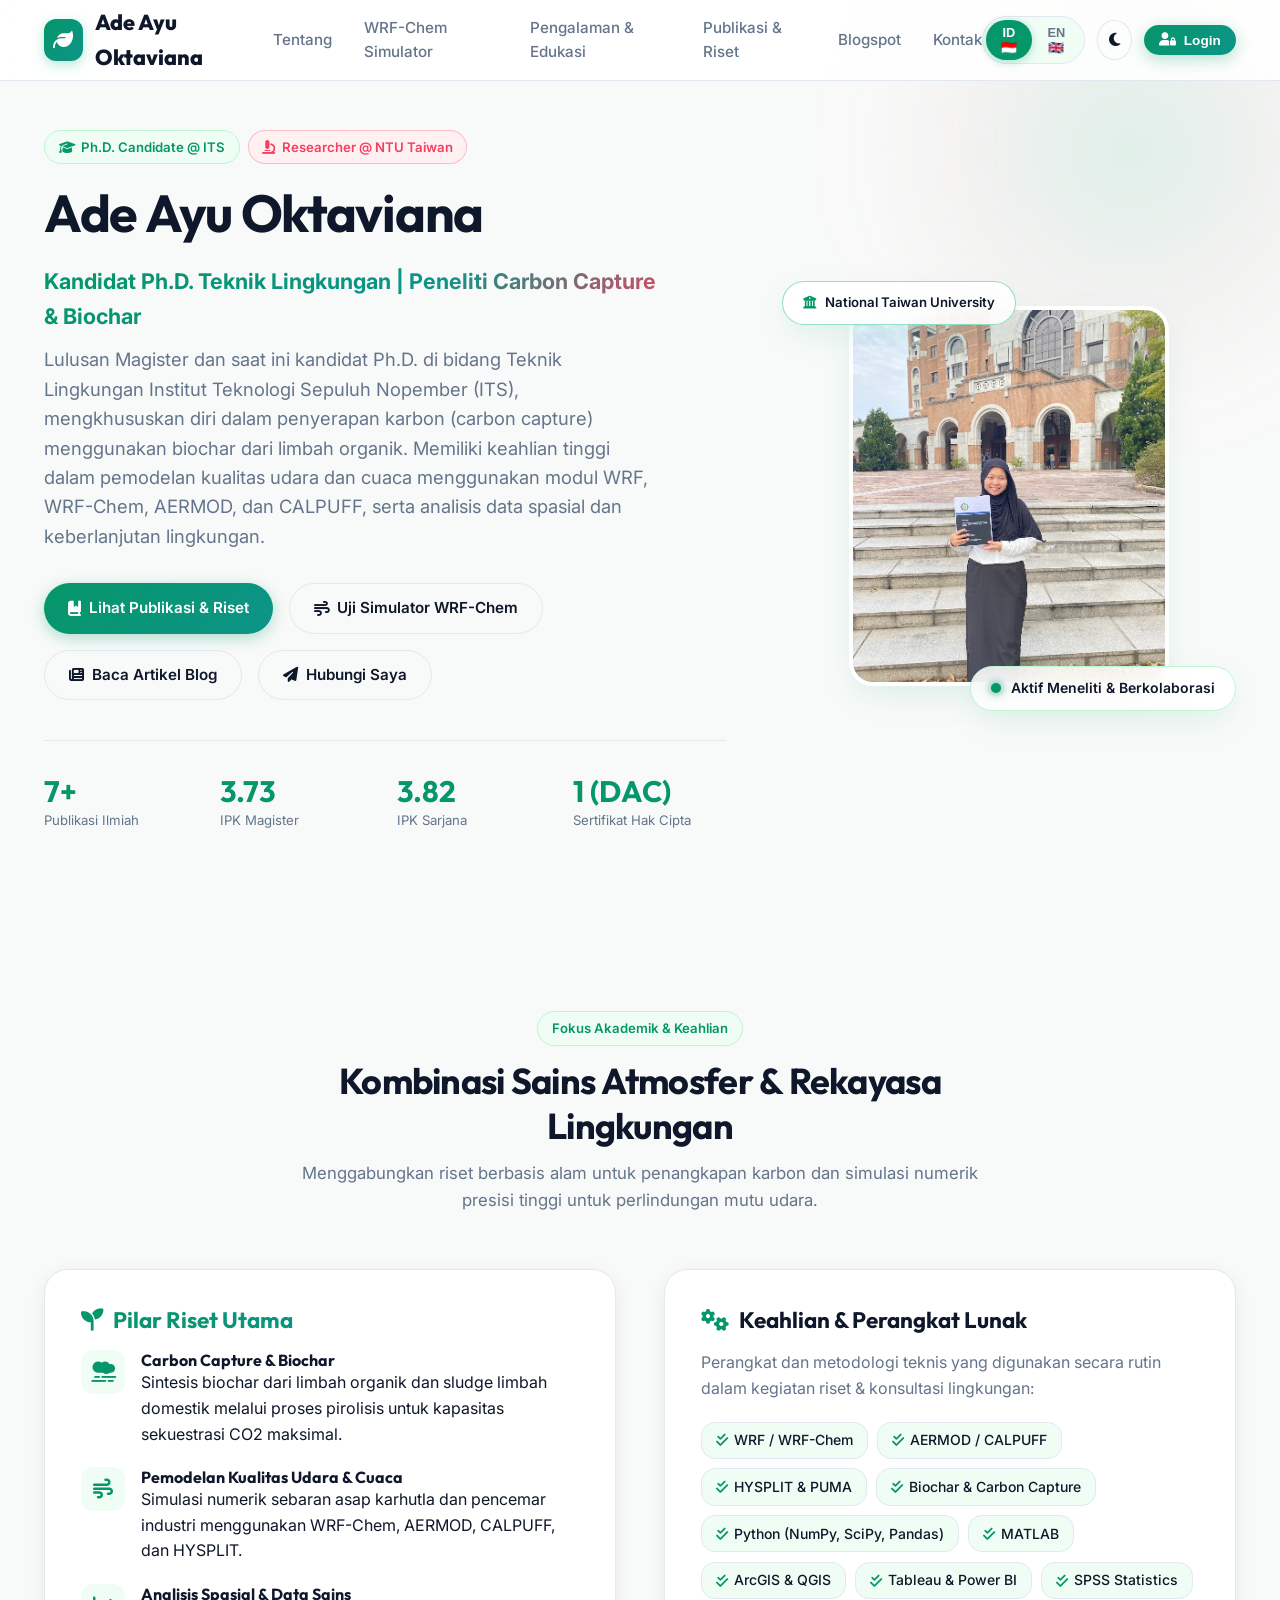
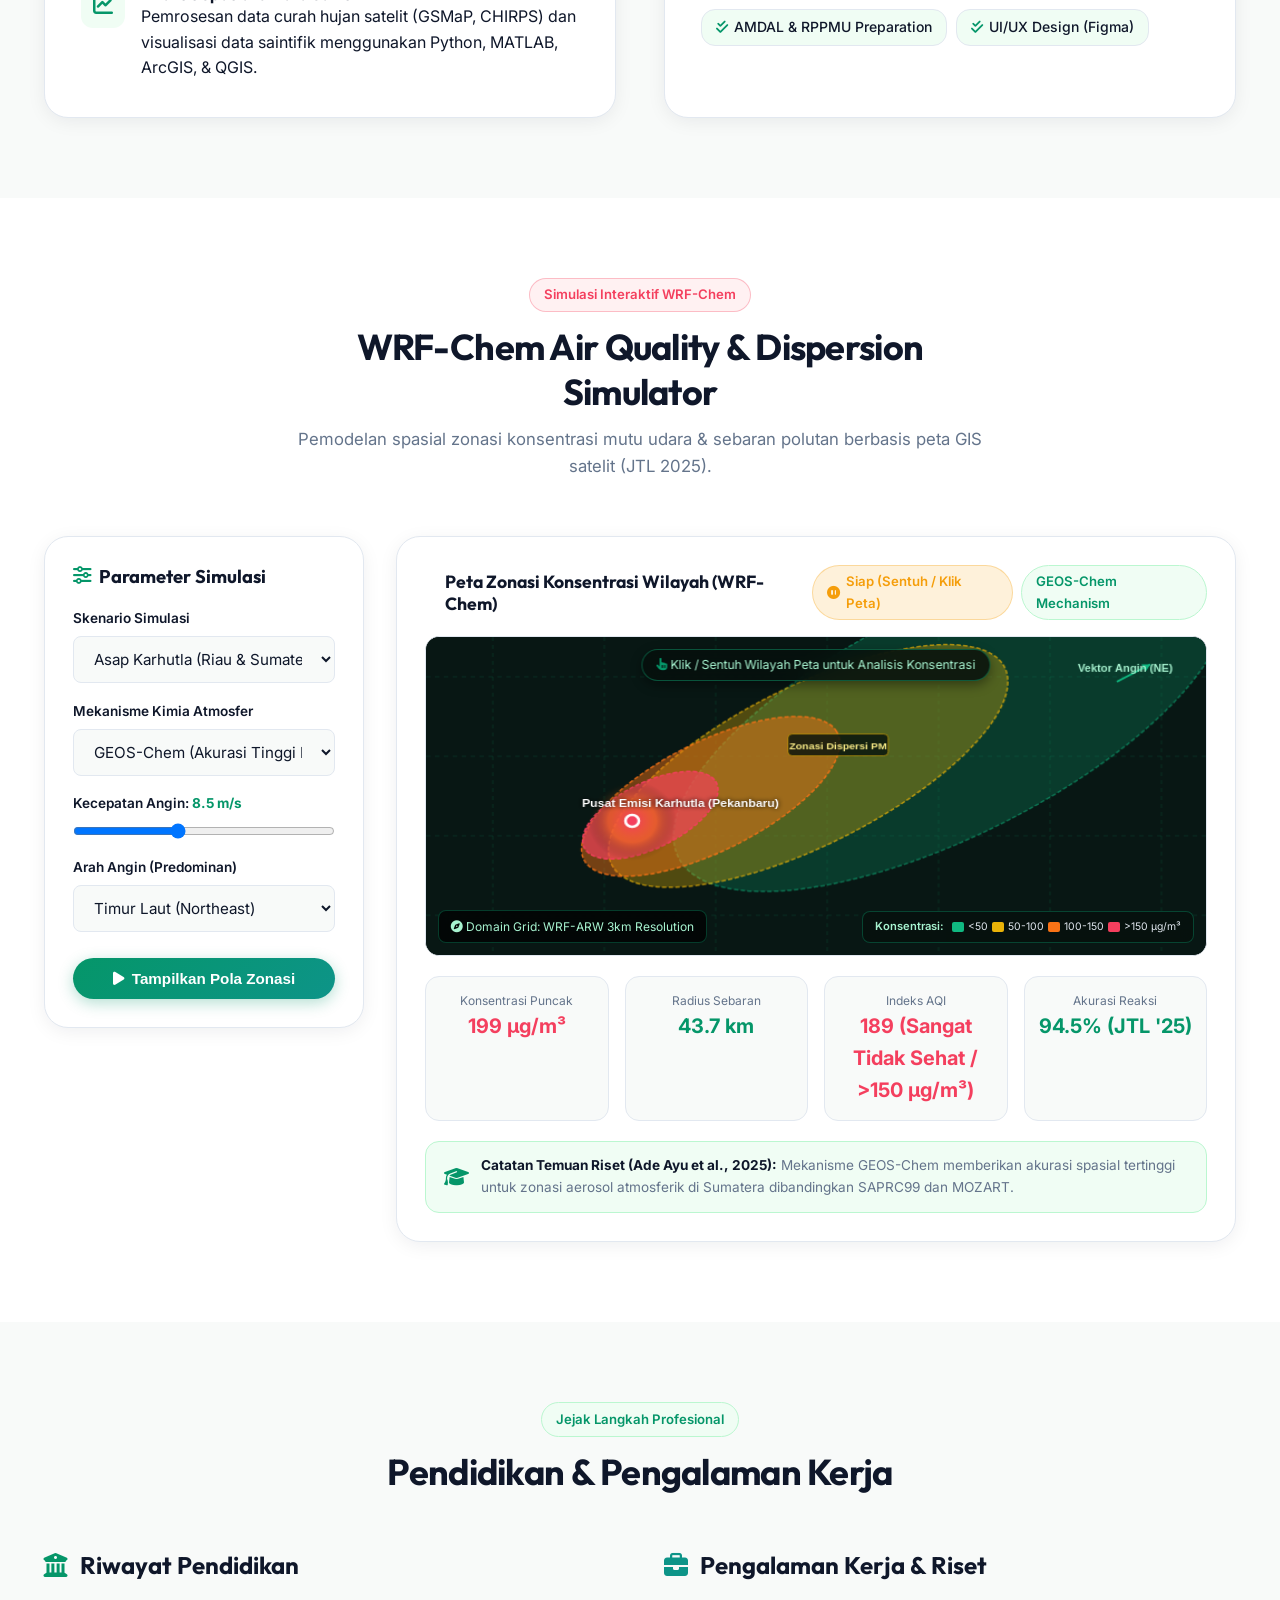
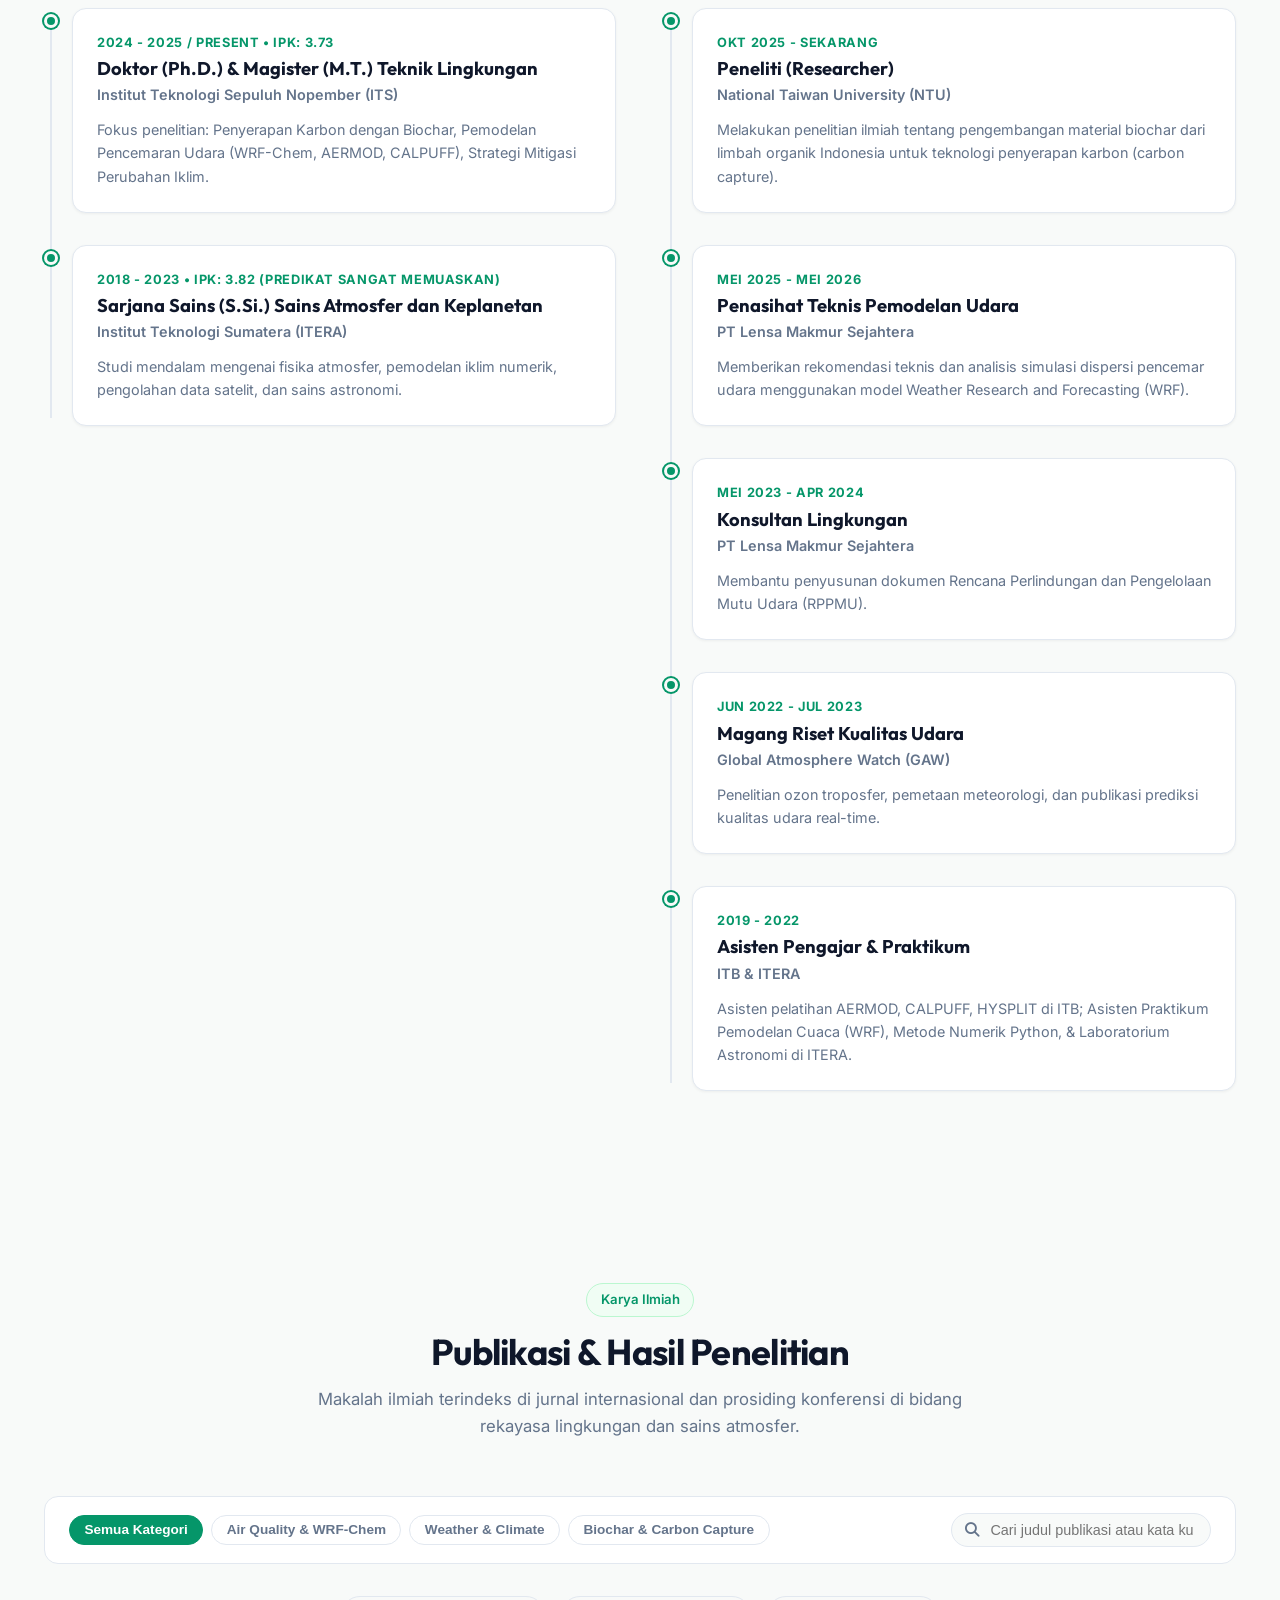
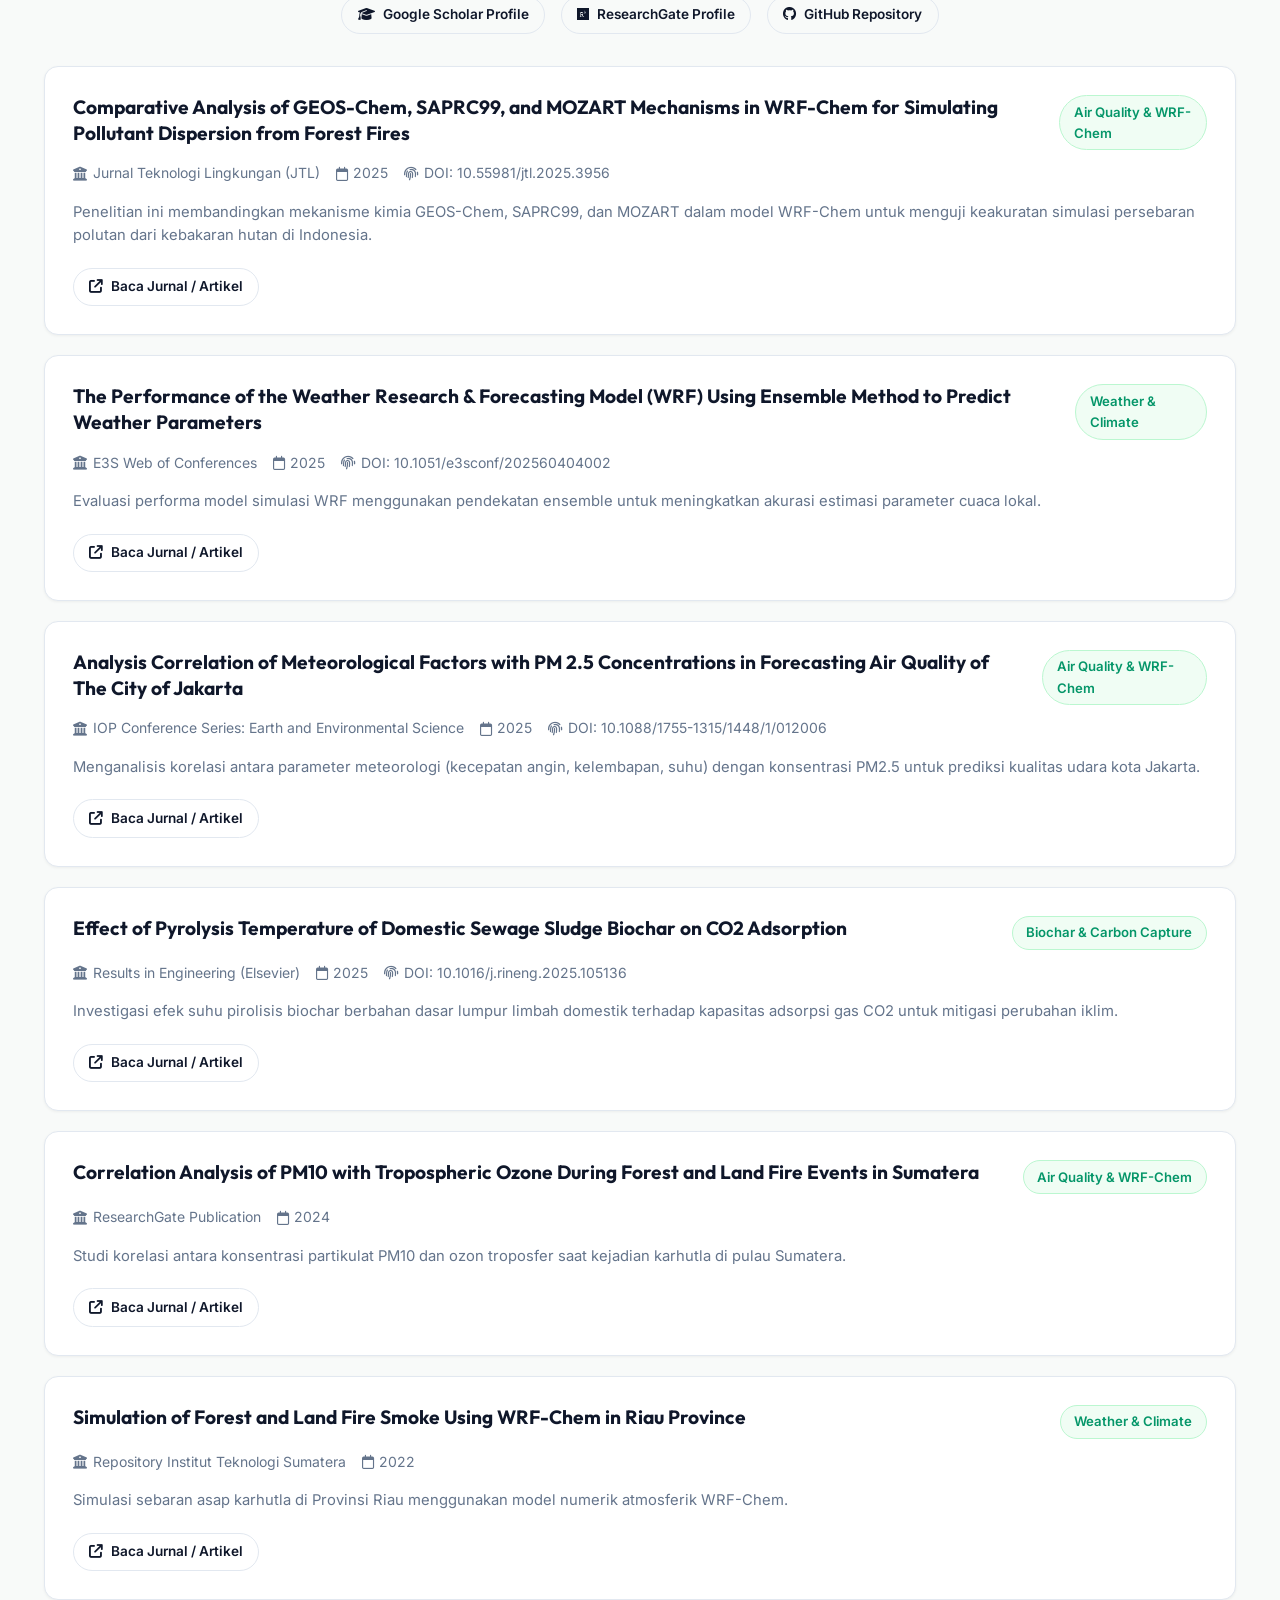
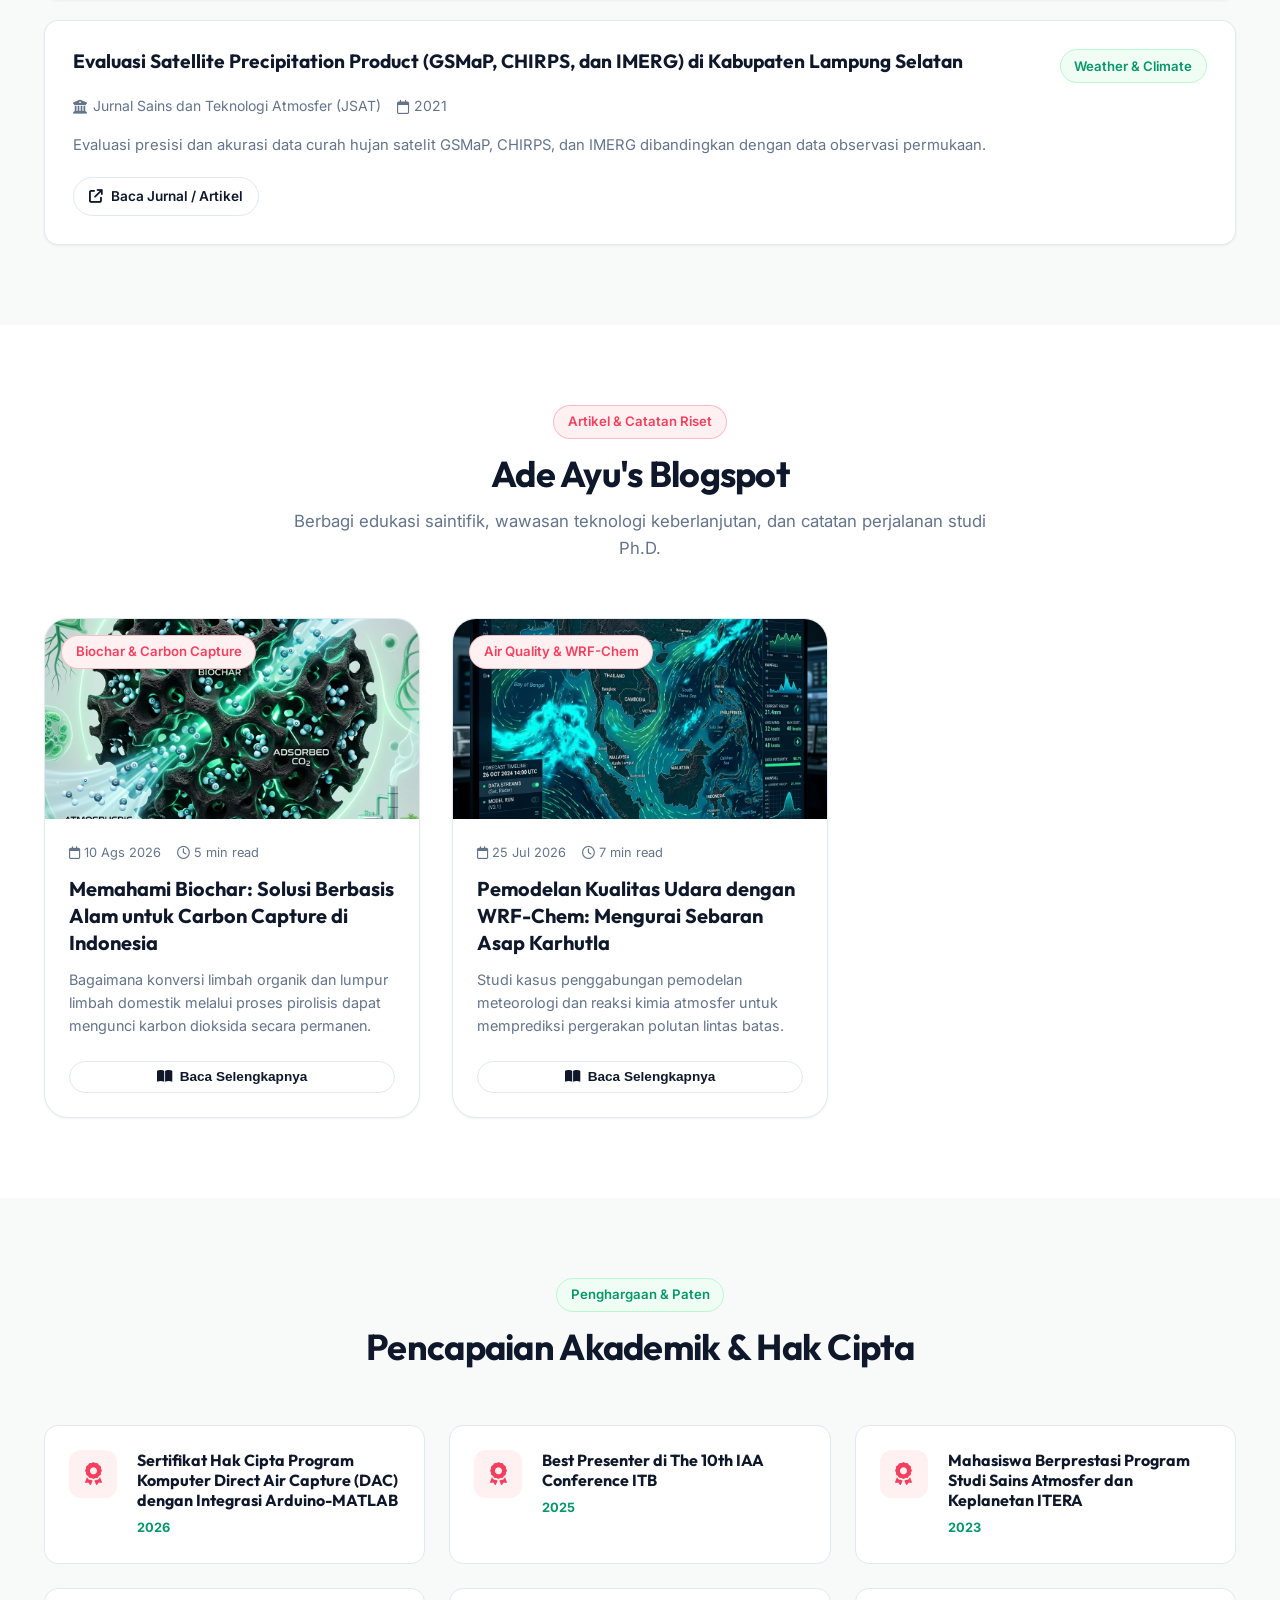
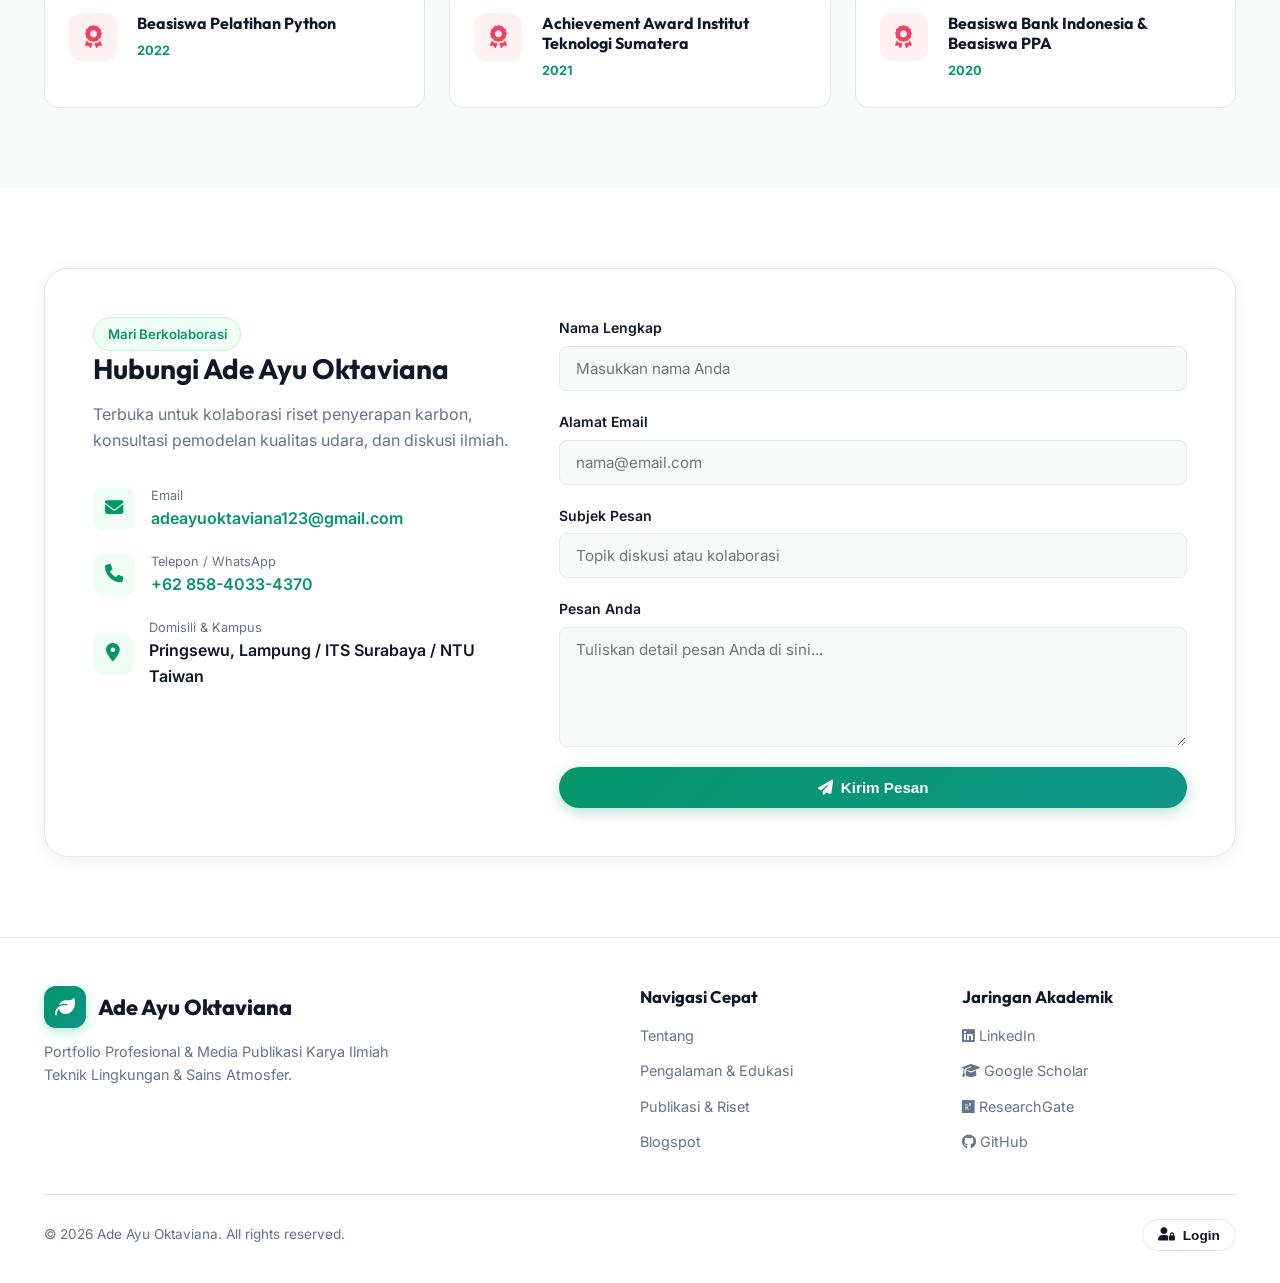
==== commit 44db1aba: "feat: transform WRF-Chem simulator into scientific spatial concentration heat zoning with color-code" ====
--- a/index.html
+++ b/index.html
@@ -257,7 +257,7 @@
         <div class="section-title">
           <span class="badge-pill rose" data-i18n="wrf_subtitle"><i class="fa-solid fa-flask"></i> Simulasi Interaktif WRF-Chem</span>
           <h2 data-i18n="wrf_title">WRF-Chem Air Quality & Dispersion Simulator</h2>
-          <p data-i18n="wrf_desc">Visualisasi numerik sebaran asap karhutla dan pencemar udara berbasis peta satelit geografis (JTL 2025).</p>
+          <p data-i18n="wrf_desc">Pemodelan spasial zonasi konsentrasi mutu udara & sebaran polutan berbasis peta GIS satelit (JTL 2025).</p>
         </div>
 
         <div class="wrf-sim-grid">
@@ -311,7 +311,7 @@
             <div style="display: flex; justify-content: space-between; align-items: center; margin-bottom: 1rem;">
               <div style="display: flex; align-items: center; gap: 0.6rem;">
                 <div class="dot-online" id="wrfDotOnline" style="background: var(--accent-warning); box-shadow: none; animation: none;"></div>
-                <h4 id="wrfSimStatusTitle" style="font-size: 1.1rem;">WRF-Chem Real-time Plume Dispersion Canvas</h4>
+                <h4 id="wrfSimStatusTitle" style="font-size: 1.1rem;">Peta Zonasi Konsentrasi Wilayah (WRF-Chem)</h4>
               </div>
               <div style="display: flex; gap: 0.5rem; align-items: center;">
                 <span class="badge-pill" id="wrfStatusIndicator" style="background: rgba(245,158,11,0.15); color: #f59e0b; border-color: rgba(245,158,11,0.3);"><i class="fa-solid fa-circle-pause"></i> Siap (Sentuh / Klik Peta)</span>
@@ -322,10 +322,20 @@
             <!-- Canvas Visualization -->
             <div style="position: relative; width: 100%; height: 320px; border-radius: var(--radius-md); overflow: hidden; background: #06110d; border: 1px solid var(--border-color); cursor: crosshair;">
               <canvas id="wrfCanvas" width="700" height="320" style="width: 100%; height: 100%; display: block;"></canvas>
-              <div style="position: absolute; top: 12px; left: 50%; transform: translateX(-50%); background: rgba(6,17,13,0.85); backdrop-filter: blur(8px); padding: 5px 14px; border-radius: var(--radius-full); font-size: 0.775rem; color: #a7f3d0; border: 1px solid rgba(16,185,129,0.4); pointer-events: none; white-space: nowrap; box-shadow: 0 4px 12px rgba(0,0,0,0.4);">
-                <i class="fa-solid fa-hand-pointer" style="color: var(--primary);"></i> <span data-i18n="wrf_touch_hint">Klik / Sentuh Peta untuk Pindahkan Titik Emisi</span>
-              </div>
-              <div style="position: absolute; bottom: 12px; left: 12px; background: rgba(0,0,0,0.65); backdrop-filter: blur(6px); padding: 6px 12px; border-radius: var(--radius-sm); font-size: 0.75rem; color: #a7f3d0; border: 1px solid rgba(16,185,129,0.3); pointer-events: none;">
+              <div style="position: absolute; top: 12px; left: 50%; transform: translateX(-50%); background: rgba(6,17,13,0.88); backdrop-filter: blur(8px); padding: 5px 14px; border-radius: var(--radius-full); font-size: 0.775rem; color: #a7f3d0; border: 1px solid rgba(16,185,129,0.4); pointer-events: none; white-space: nowrap; box-shadow: 0 4px 12px rgba(0,0,0,0.4);">
+                <i class="fa-solid fa-hand-pointer" style="color: var(--primary);"></i> <span data-i18n="wrf_touch_hint">Klik / Sentuh Wilayah Peta untuk Analisis Konsentrasi</span>
+              </div>
+              <!-- Color Concentration Scale Bar -->
+              <div style="position: absolute; bottom: 12px; right: 12px; background: rgba(6,17,13,0.85); backdrop-filter: blur(8px); padding: 6px 12px; border-radius: var(--radius-sm); font-size: 0.7rem; color: #e2e8f0; border: 1px solid rgba(16,185,129,0.3); pointer-events: none; display: flex; align-items: center; gap: 8px;">
+                <span style="font-weight: 600; color: #a7f3d0;">Konsentrasi:</span>
+                <div style="display: flex; gap: 4px; align-items: center;">
+                  <span style="display: inline-block; width: 12px; height: 10px; border-radius: 2px; background: #10b981;"></span> <span style="font-size: 0.65rem;">&lt;50</span>
+                  <span style="display: inline-block; width: 12px; height: 10px; border-radius: 2px; background: #eab308;"></span> <span style="font-size: 0.65rem;">50-100</span>
+                  <span style="display: inline-block; width: 12px; height: 10px; border-radius: 2px; background: #f97316;"></span> <span style="font-size: 0.65rem;">100-150</span>
+                  <span style="display: inline-block; width: 12px; height: 10px; border-radius: 2px; background: #f43f5e;"></span> <span style="font-size: 0.65rem;">&gt;150 µg/m³</span>
+                </div>
+              </div>
+              <div style="position: absolute; bottom: 12px; left: 12px; background: rgba(0,0,0,0.7); backdrop-filter: blur(6px); padding: 6px 12px; border-radius: var(--radius-sm); font-size: 0.75rem; color: #a7f3d0; border: 1px solid rgba(16,185,129,0.3); pointer-events: none;">
                 <i class="fa-solid fa-compass"></i> Domain Grid: WRF-ARW 3km Resolution
               </div>
             </div>
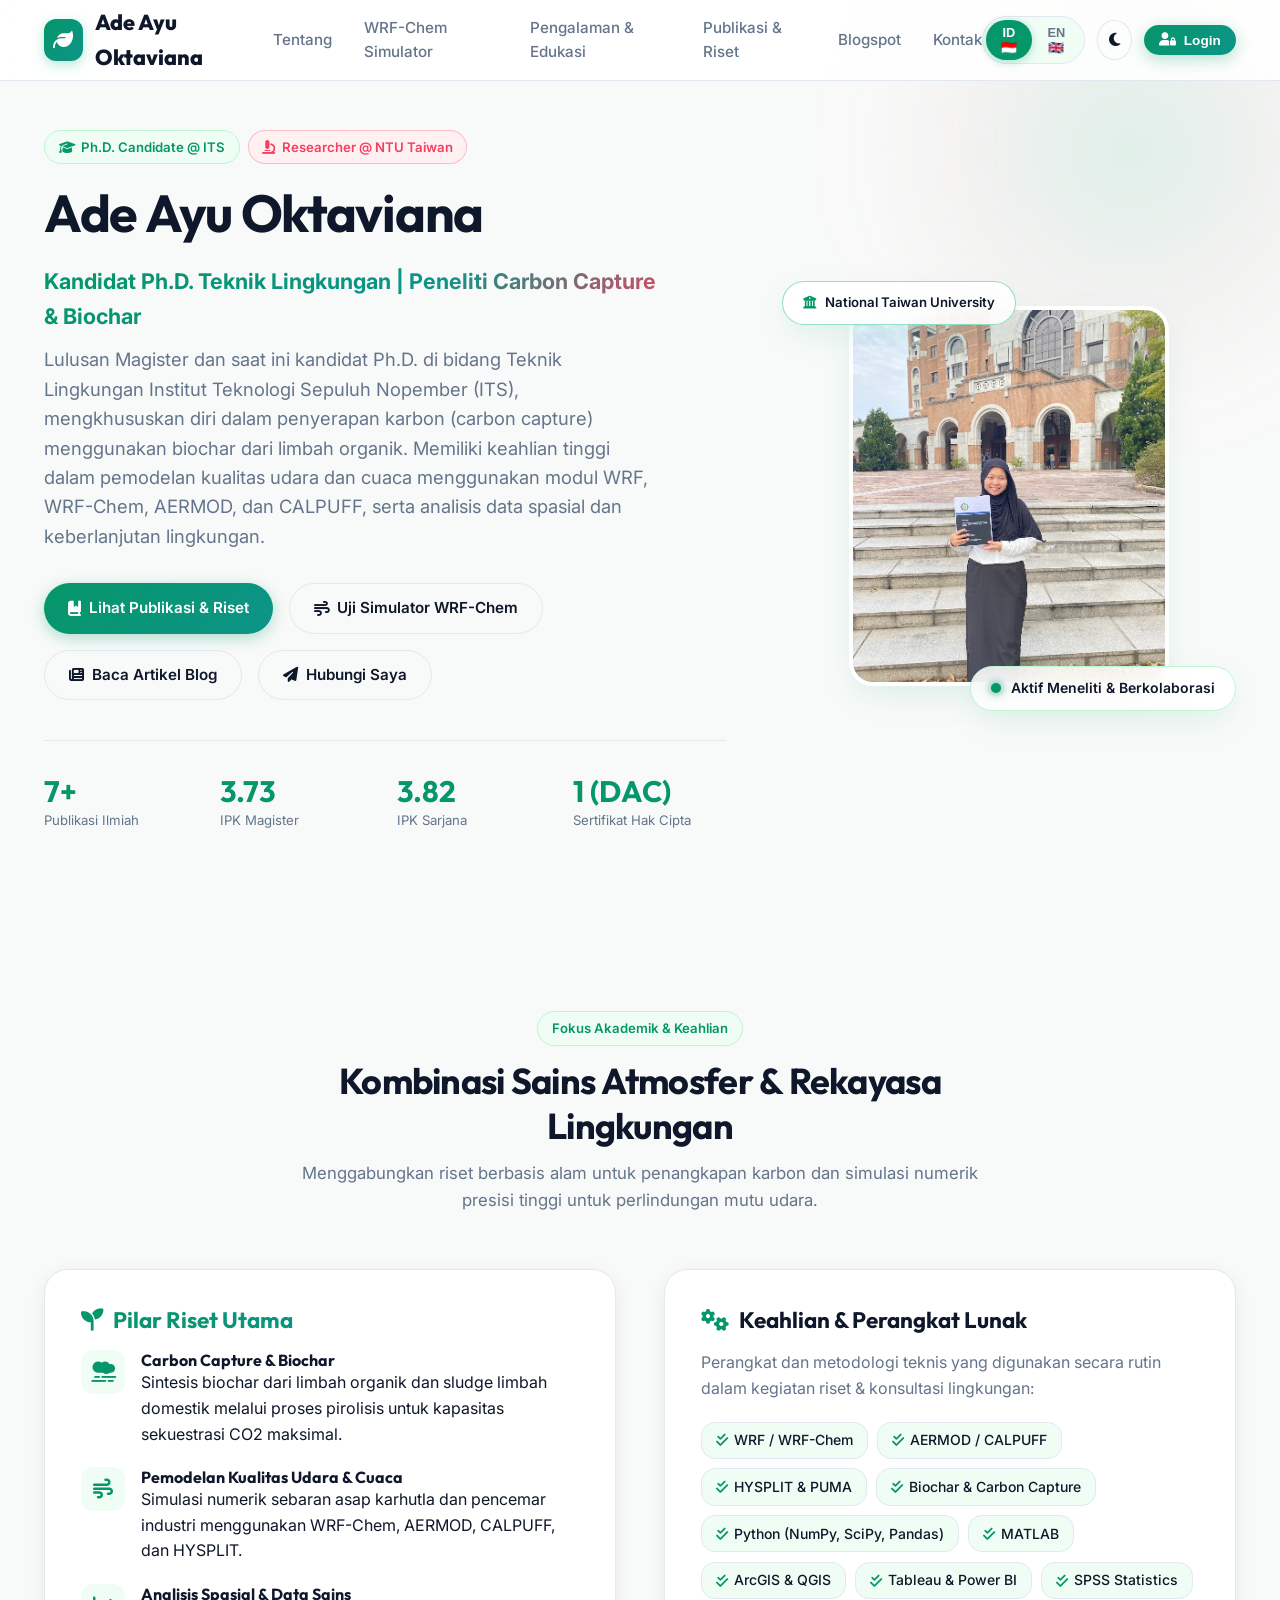
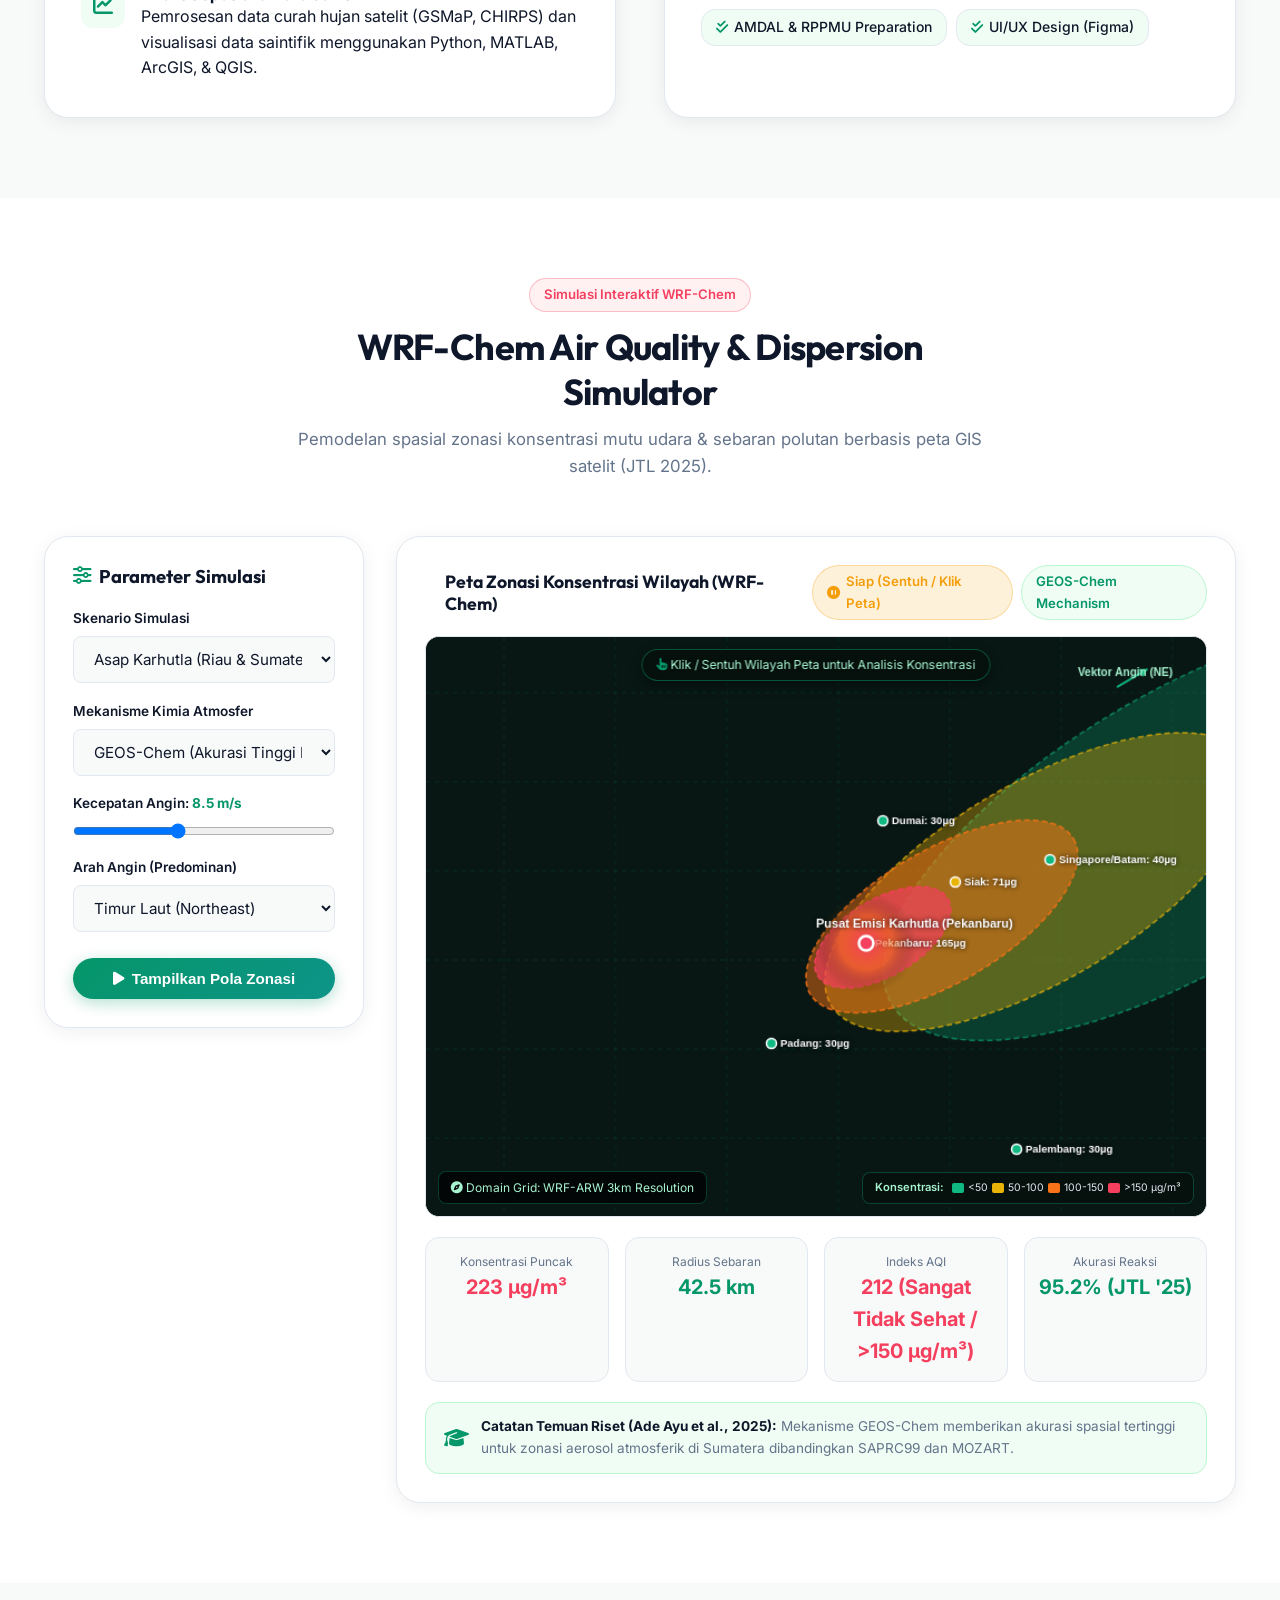
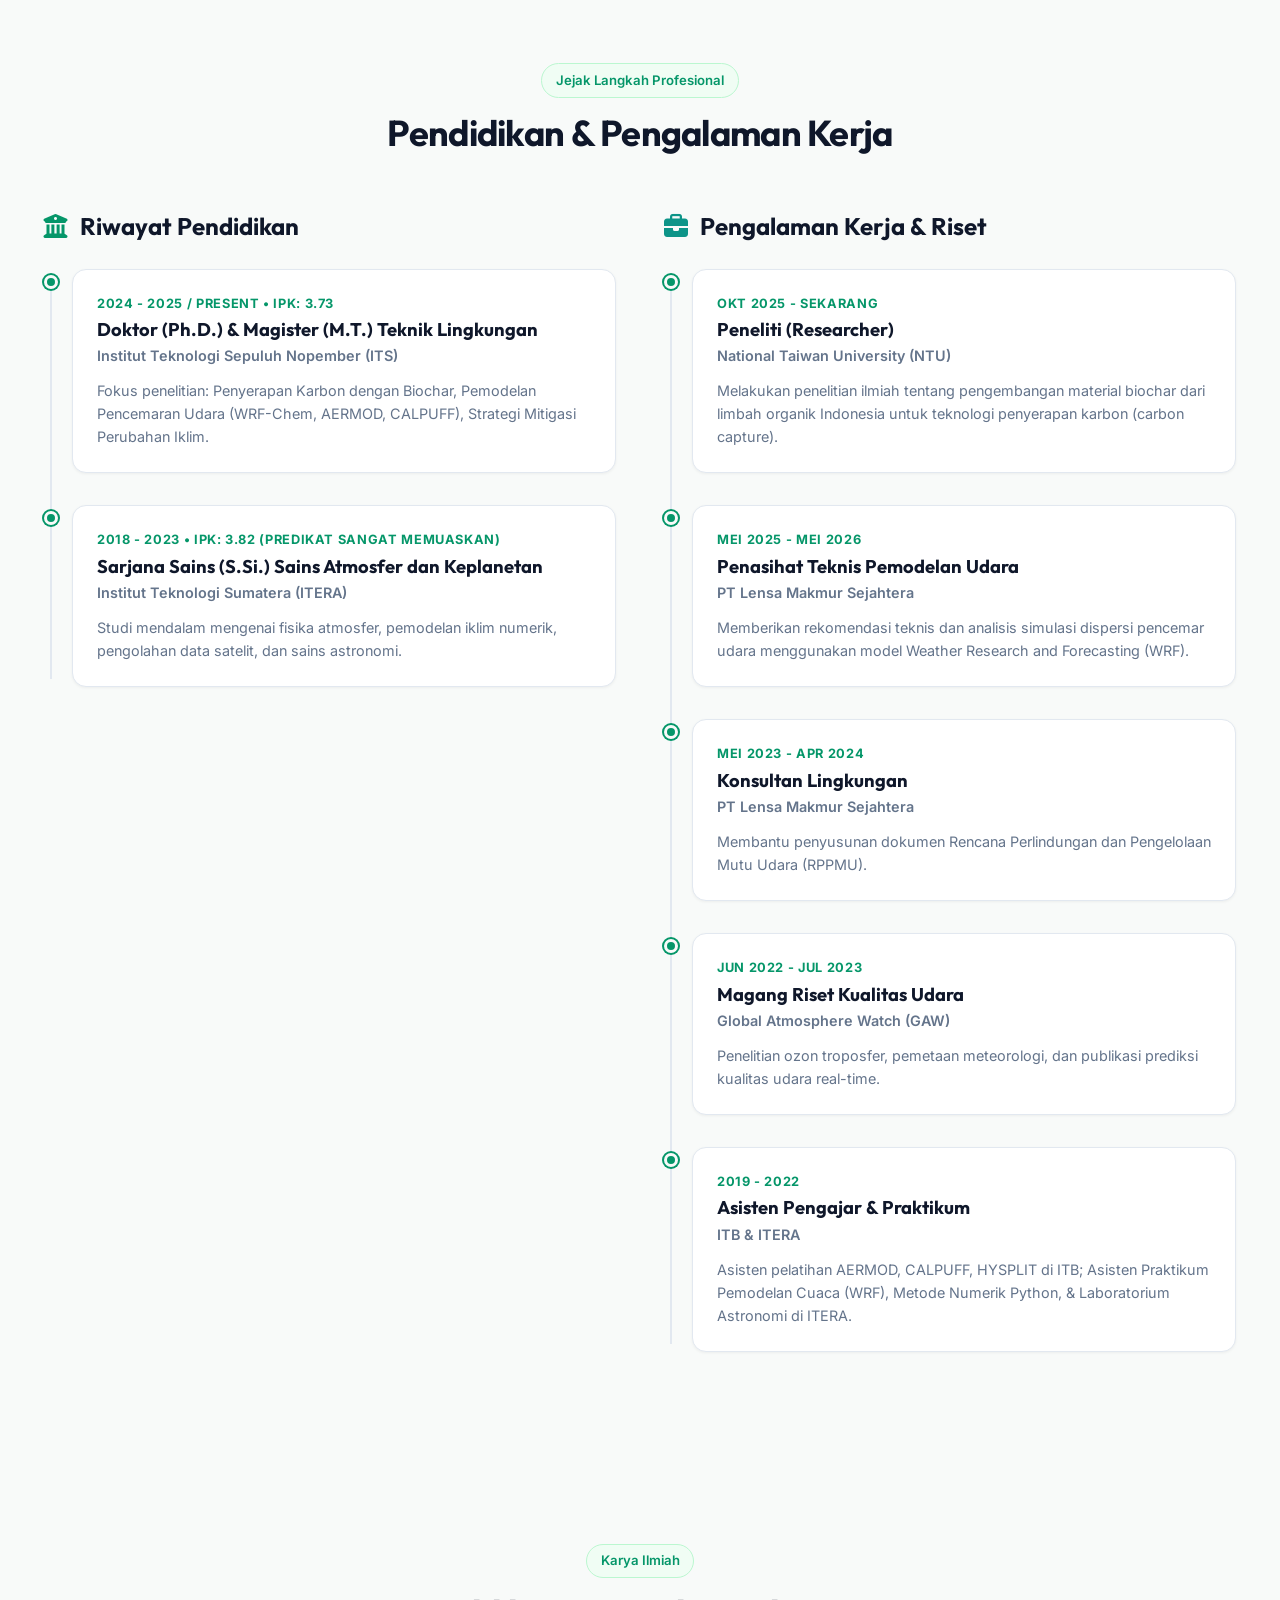
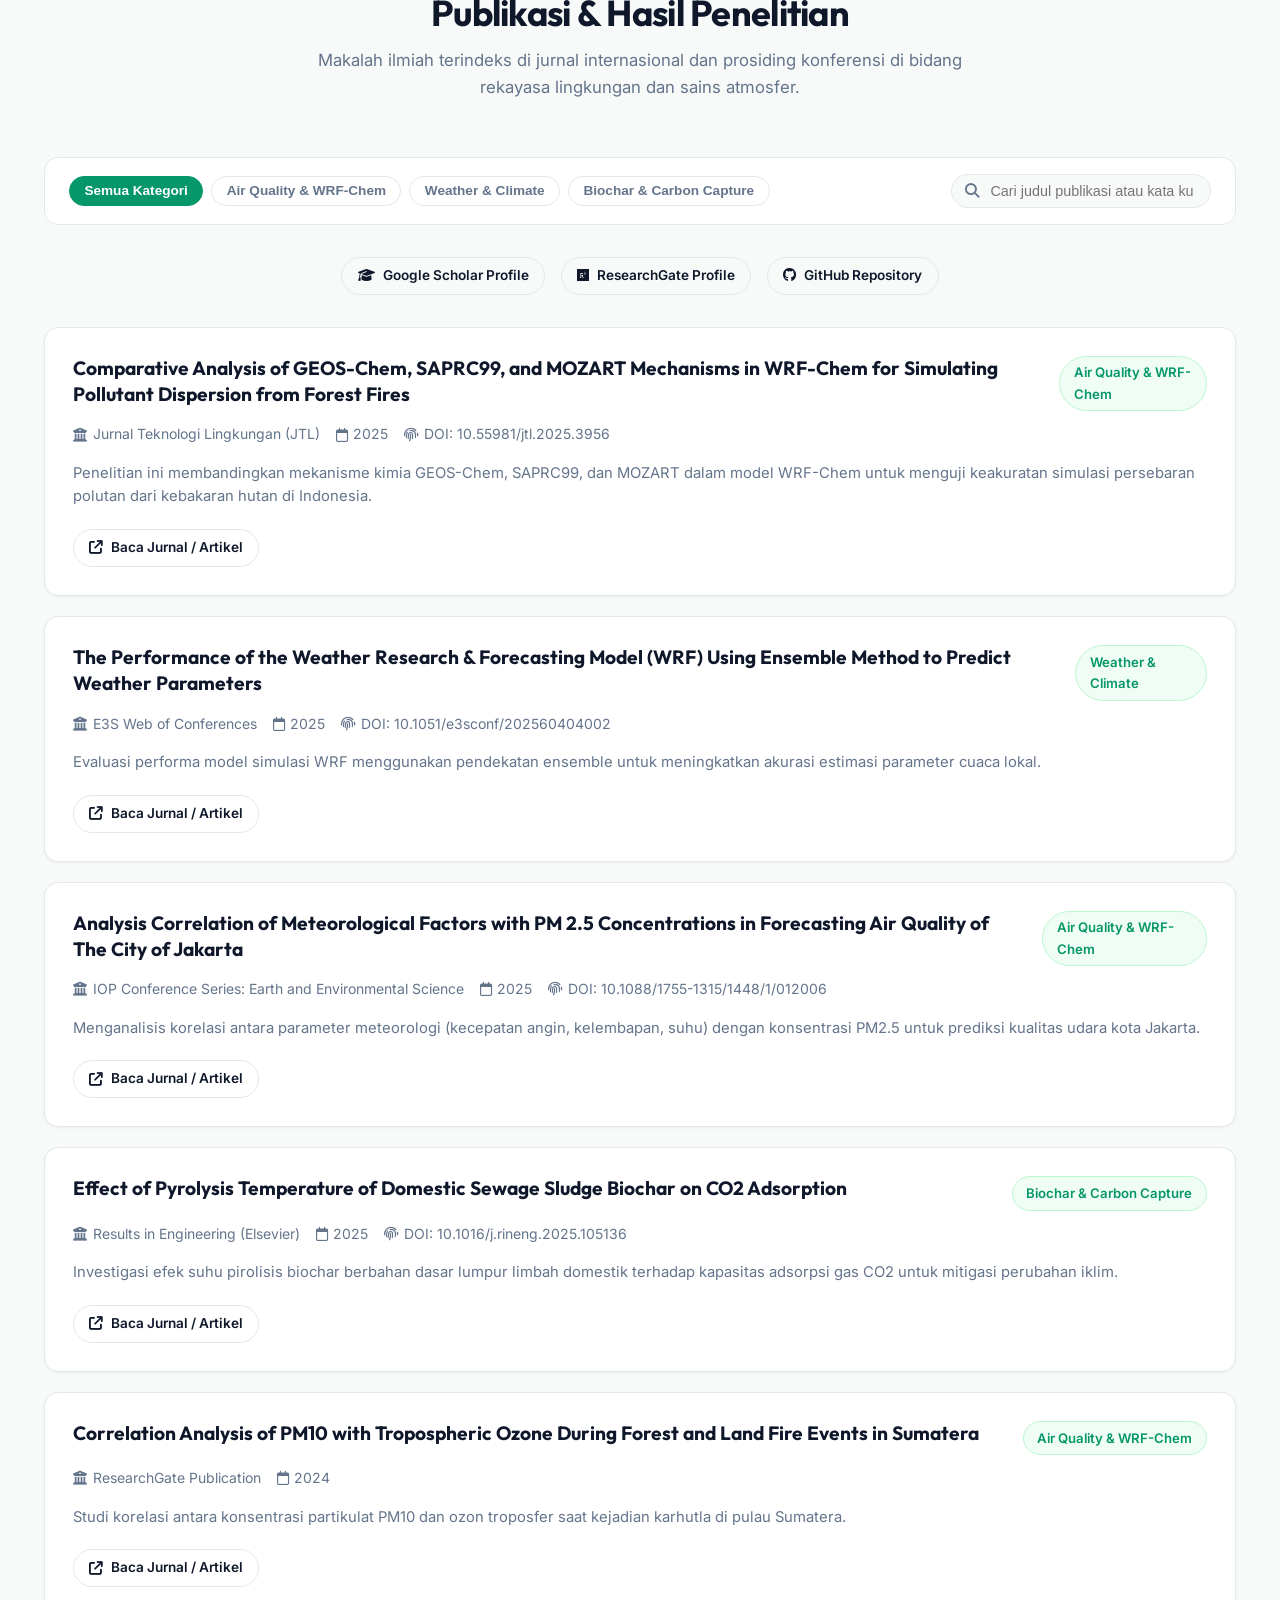
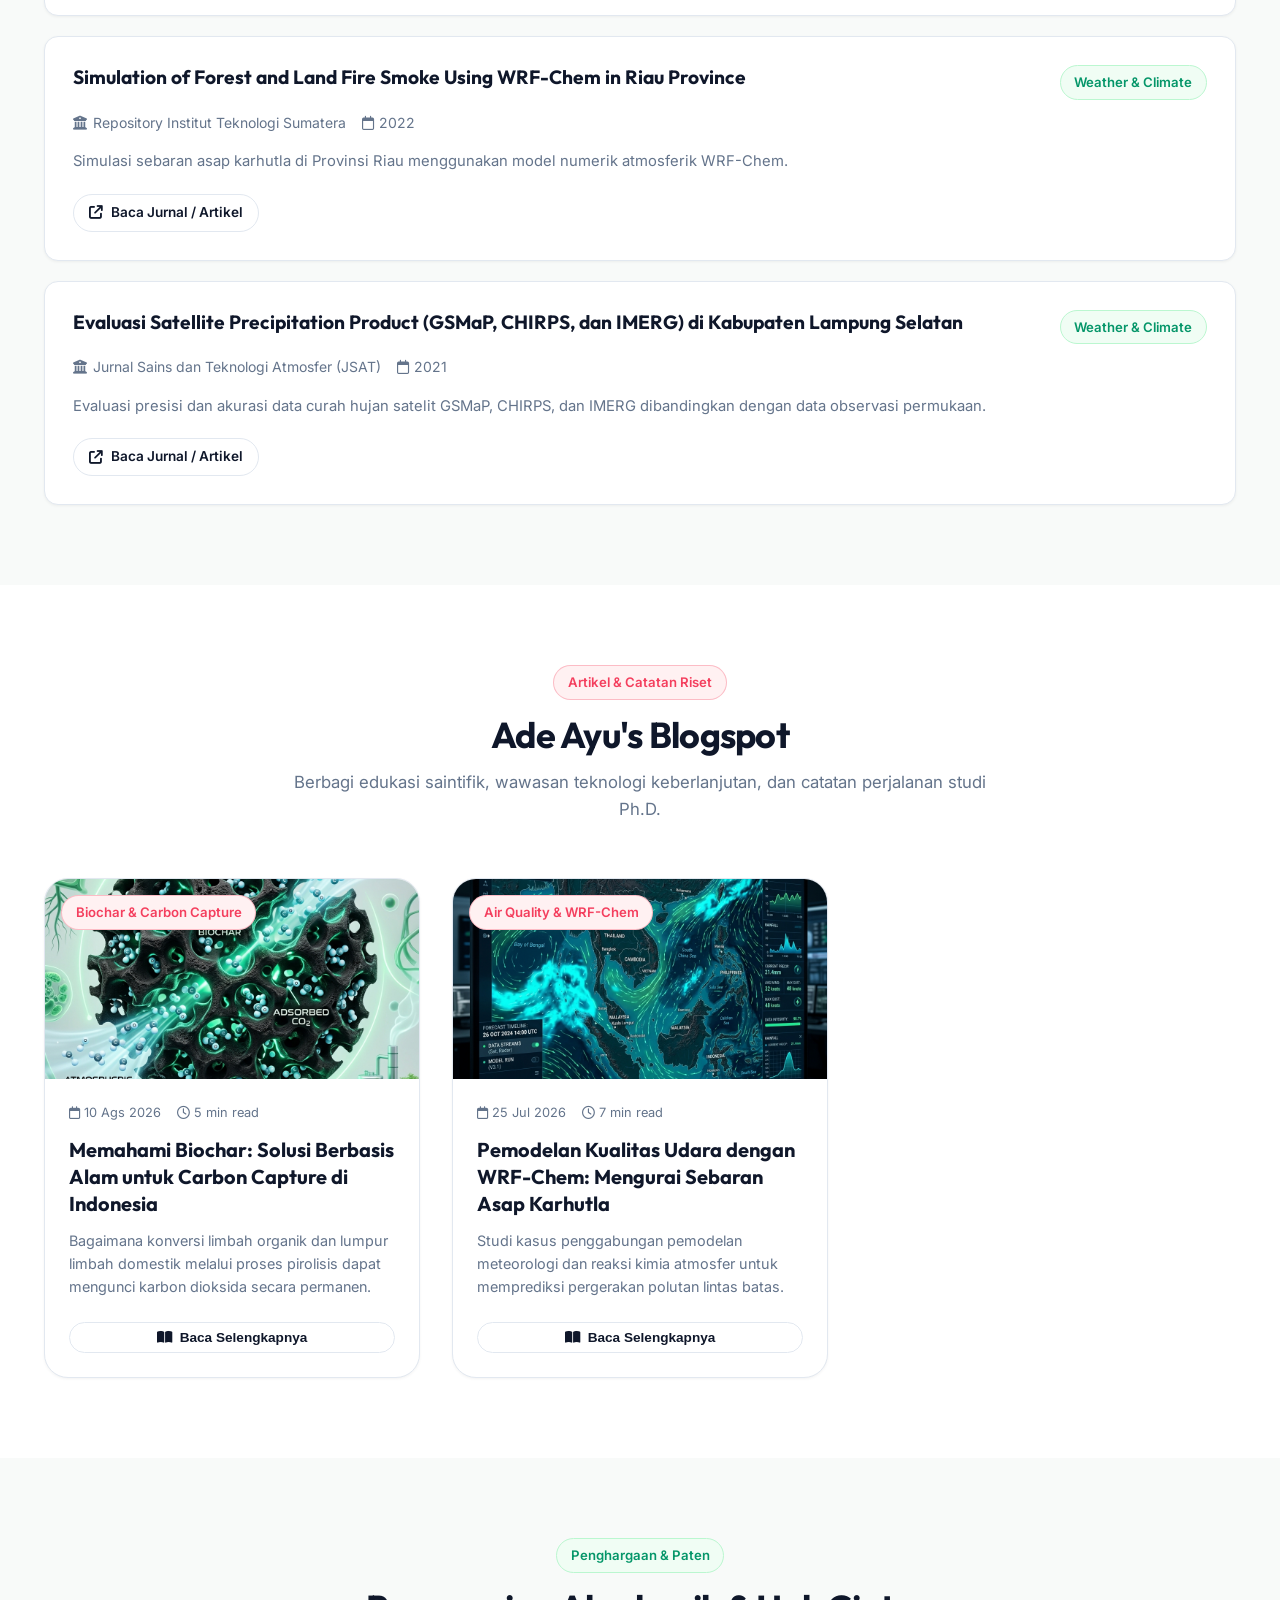
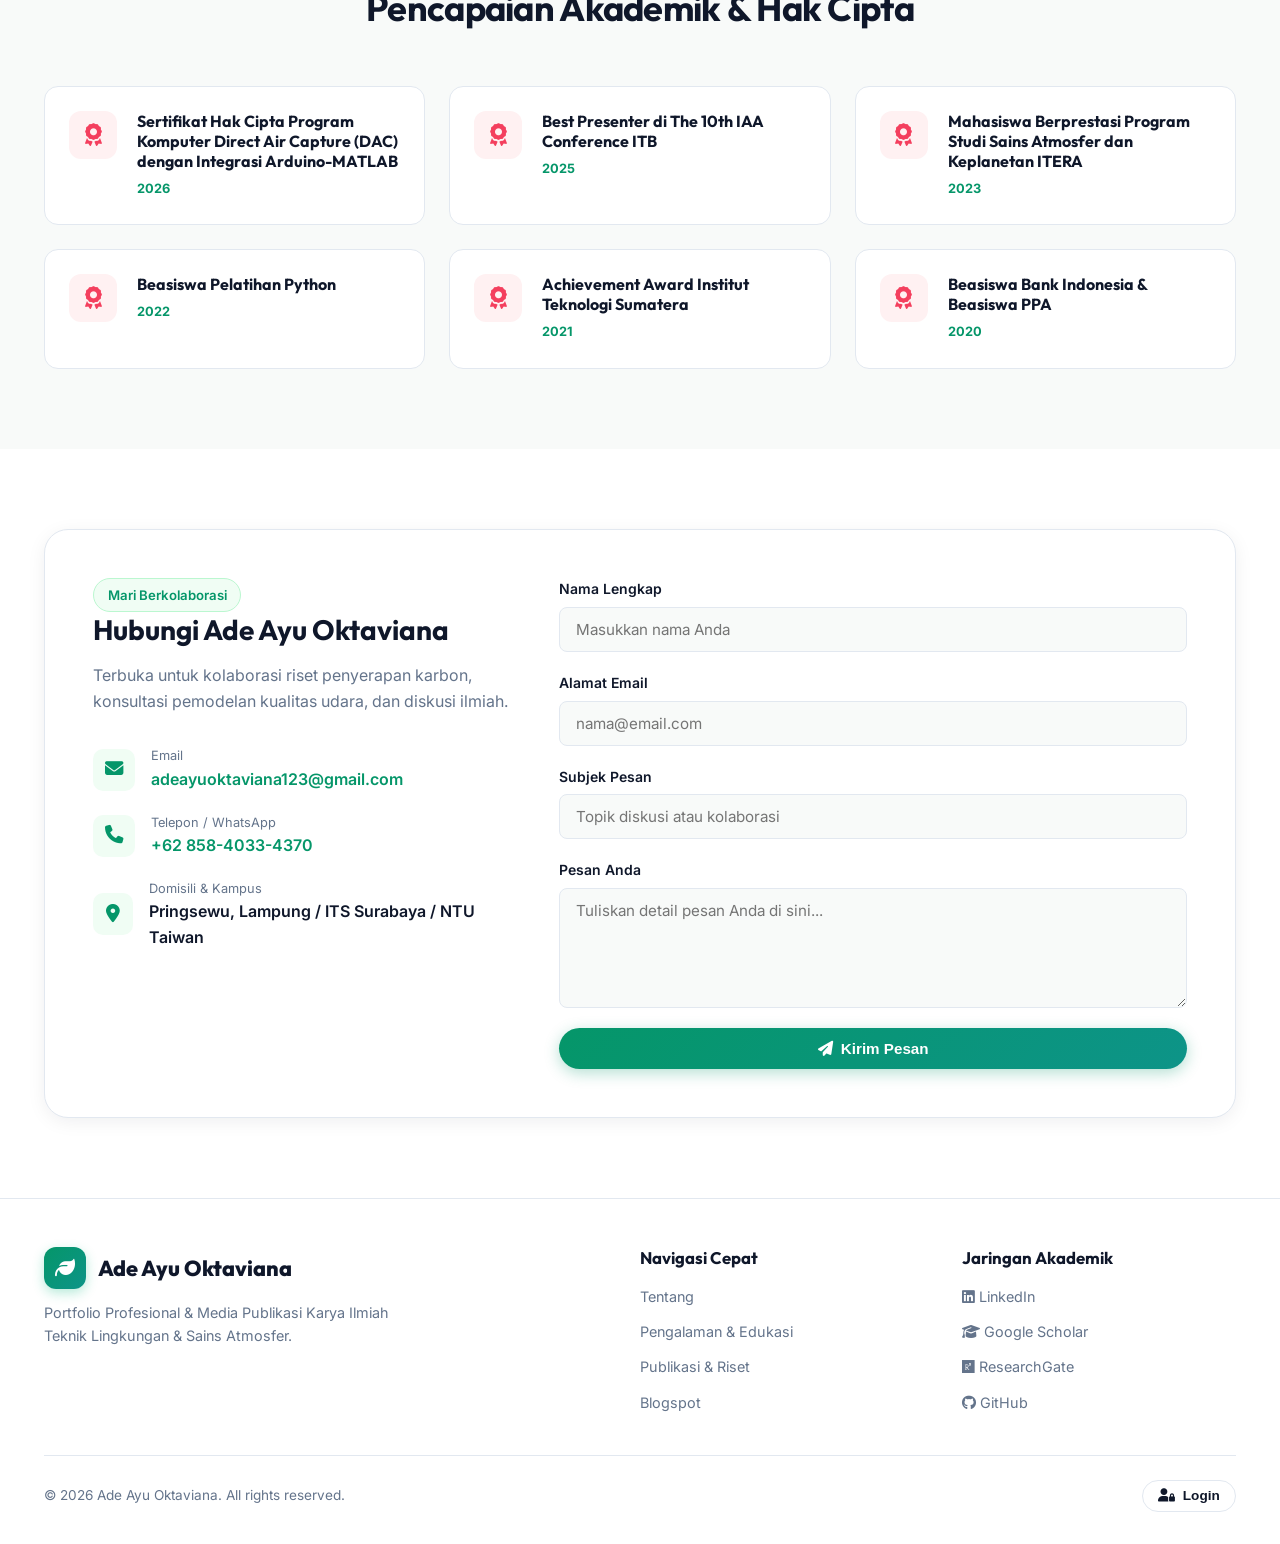
==== commit dfc952d2: "fix: calibrate WRF canvas aspect ratio and align geographic coordinates precisely with 1024x1024 sat" ====
--- a/index.html
+++ b/index.html
@@ -320,8 +320,8 @@
             </div>
 
             <!-- Canvas Visualization -->
-            <div style="position: relative; width: 100%; height: 320px; border-radius: var(--radius-md); overflow: hidden; background: #06110d; border: 1px solid var(--border-color); cursor: crosshair;">
-              <canvas id="wrfCanvas" width="700" height="320" style="width: 100%; height: 100%; display: block;"></canvas>
+            <div style="position: relative; width: 100%; min-height: 420px; aspect-ratio: 700/520; border-radius: var(--radius-md); overflow: hidden; background: #06110d; border: 1px solid var(--border-color); cursor: crosshair;">
+              <canvas id="wrfCanvas" width="700" height="520" style="width: 100%; height: 100%; display: block;"></canvas>
               <div style="position: absolute; top: 12px; left: 50%; transform: translateX(-50%); background: rgba(6,17,13,0.88); backdrop-filter: blur(8px); padding: 5px 14px; border-radius: var(--radius-full); font-size: 0.775rem; color: #a7f3d0; border: 1px solid rgba(16,185,129,0.4); pointer-events: none; white-space: nowrap; box-shadow: 0 4px 12px rgba(0,0,0,0.4);">
                 <i class="fa-solid fa-hand-pointer" style="color: var(--primary);"></i> <span data-i18n="wrf_touch_hint">Klik / Sentuh Wilayah Peta untuk Analisis Konsentrasi</span>
               </div>
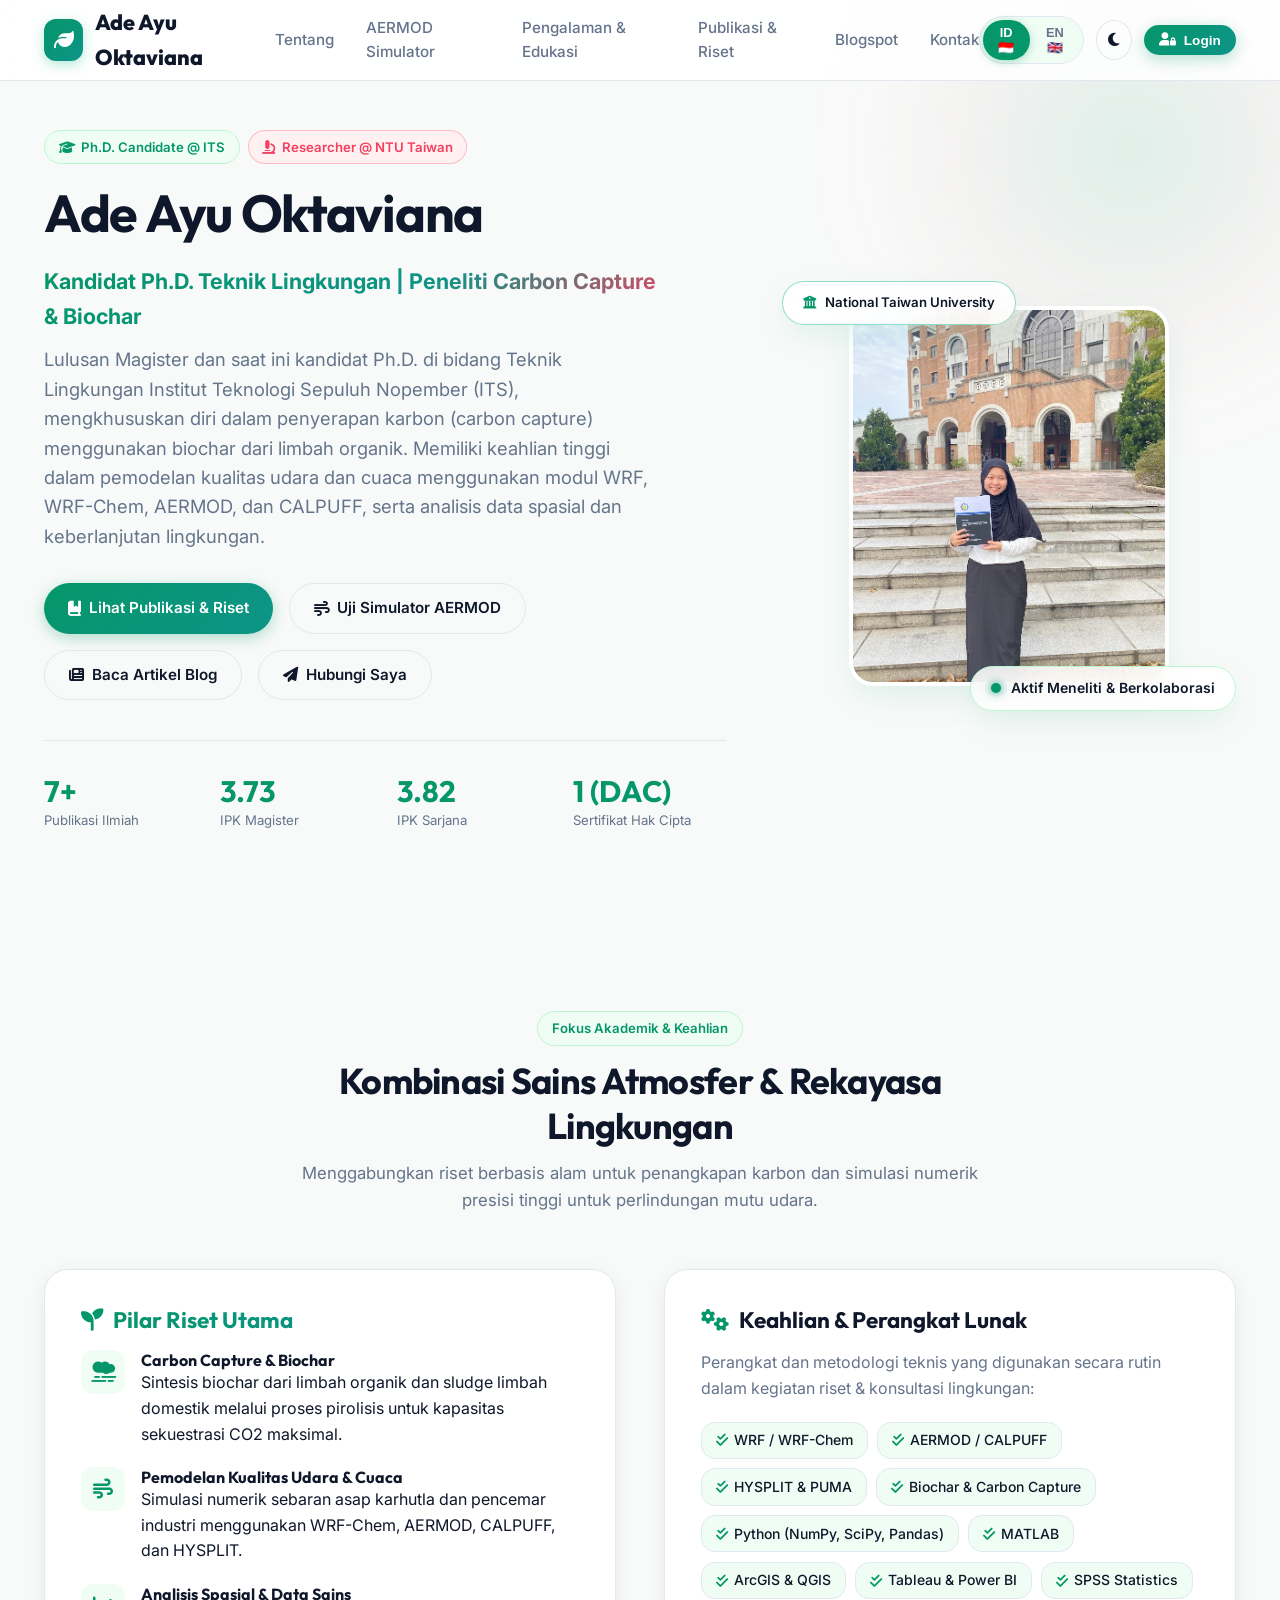
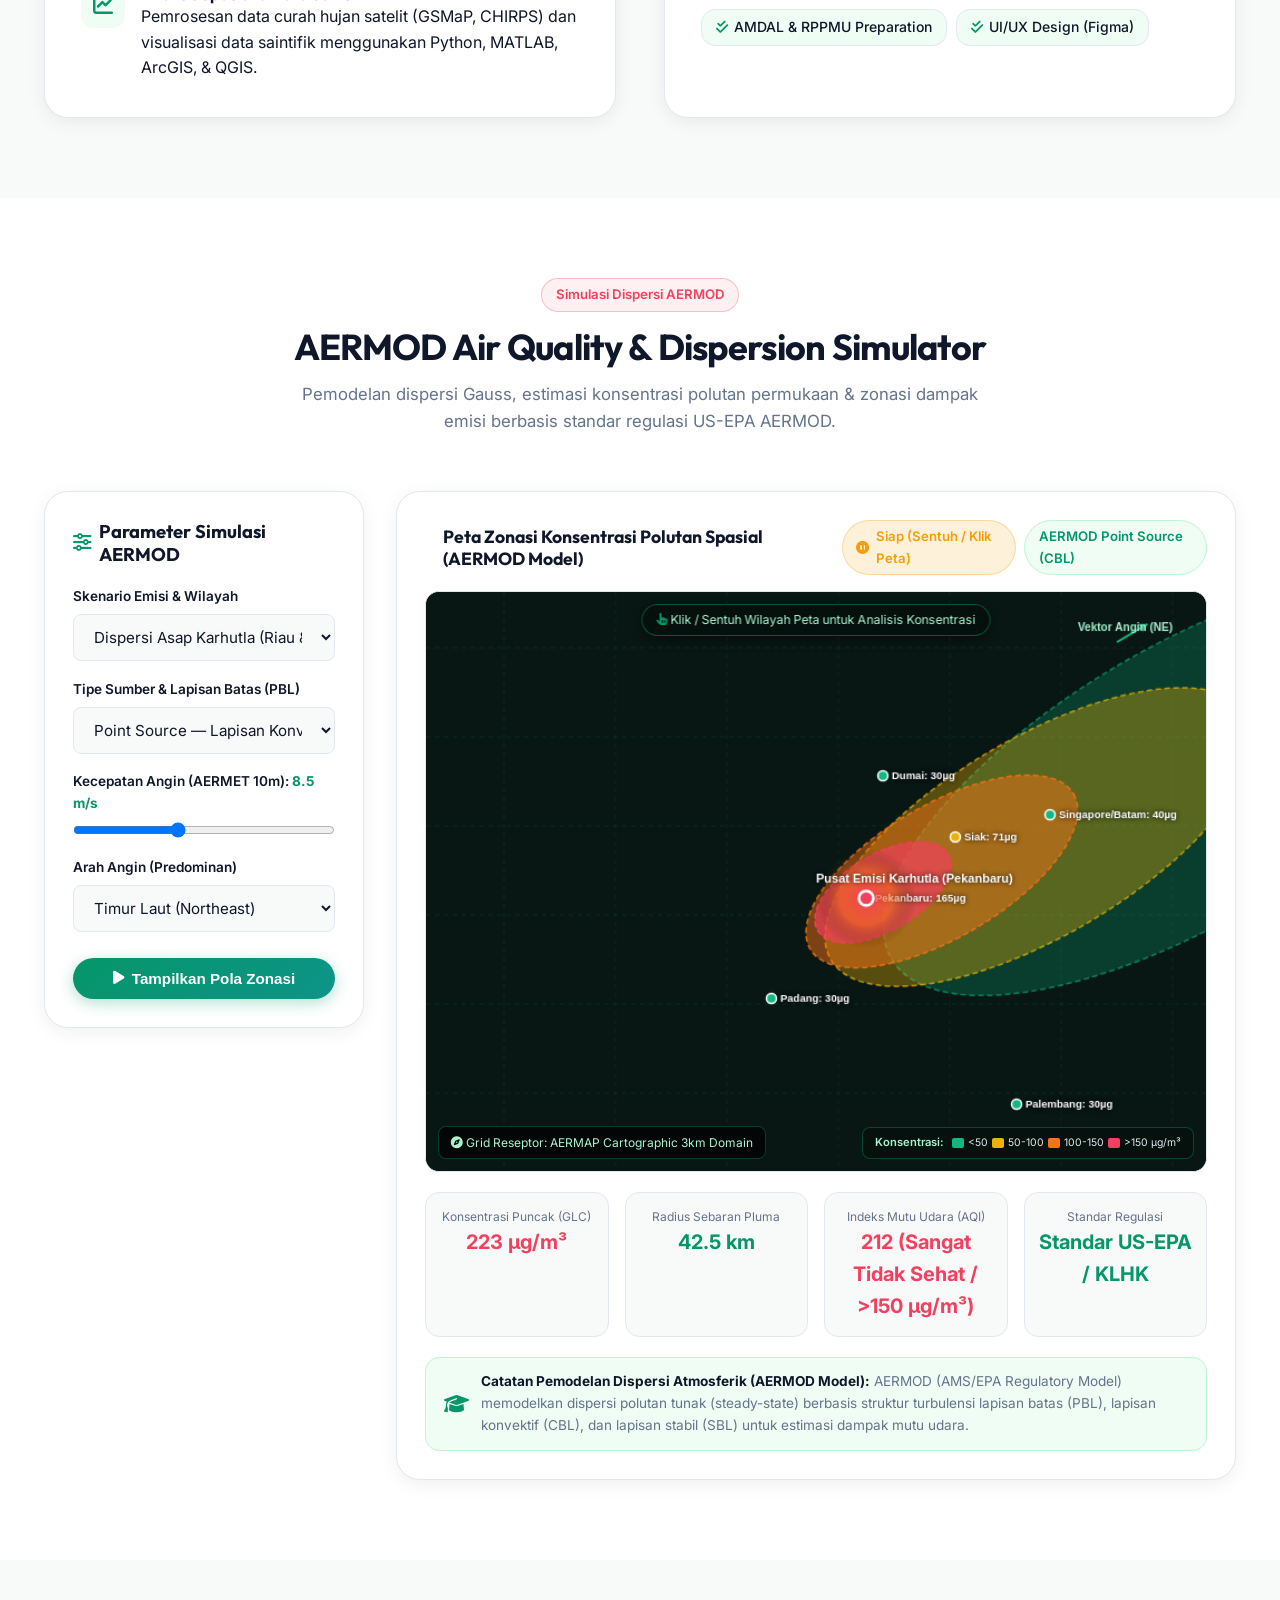
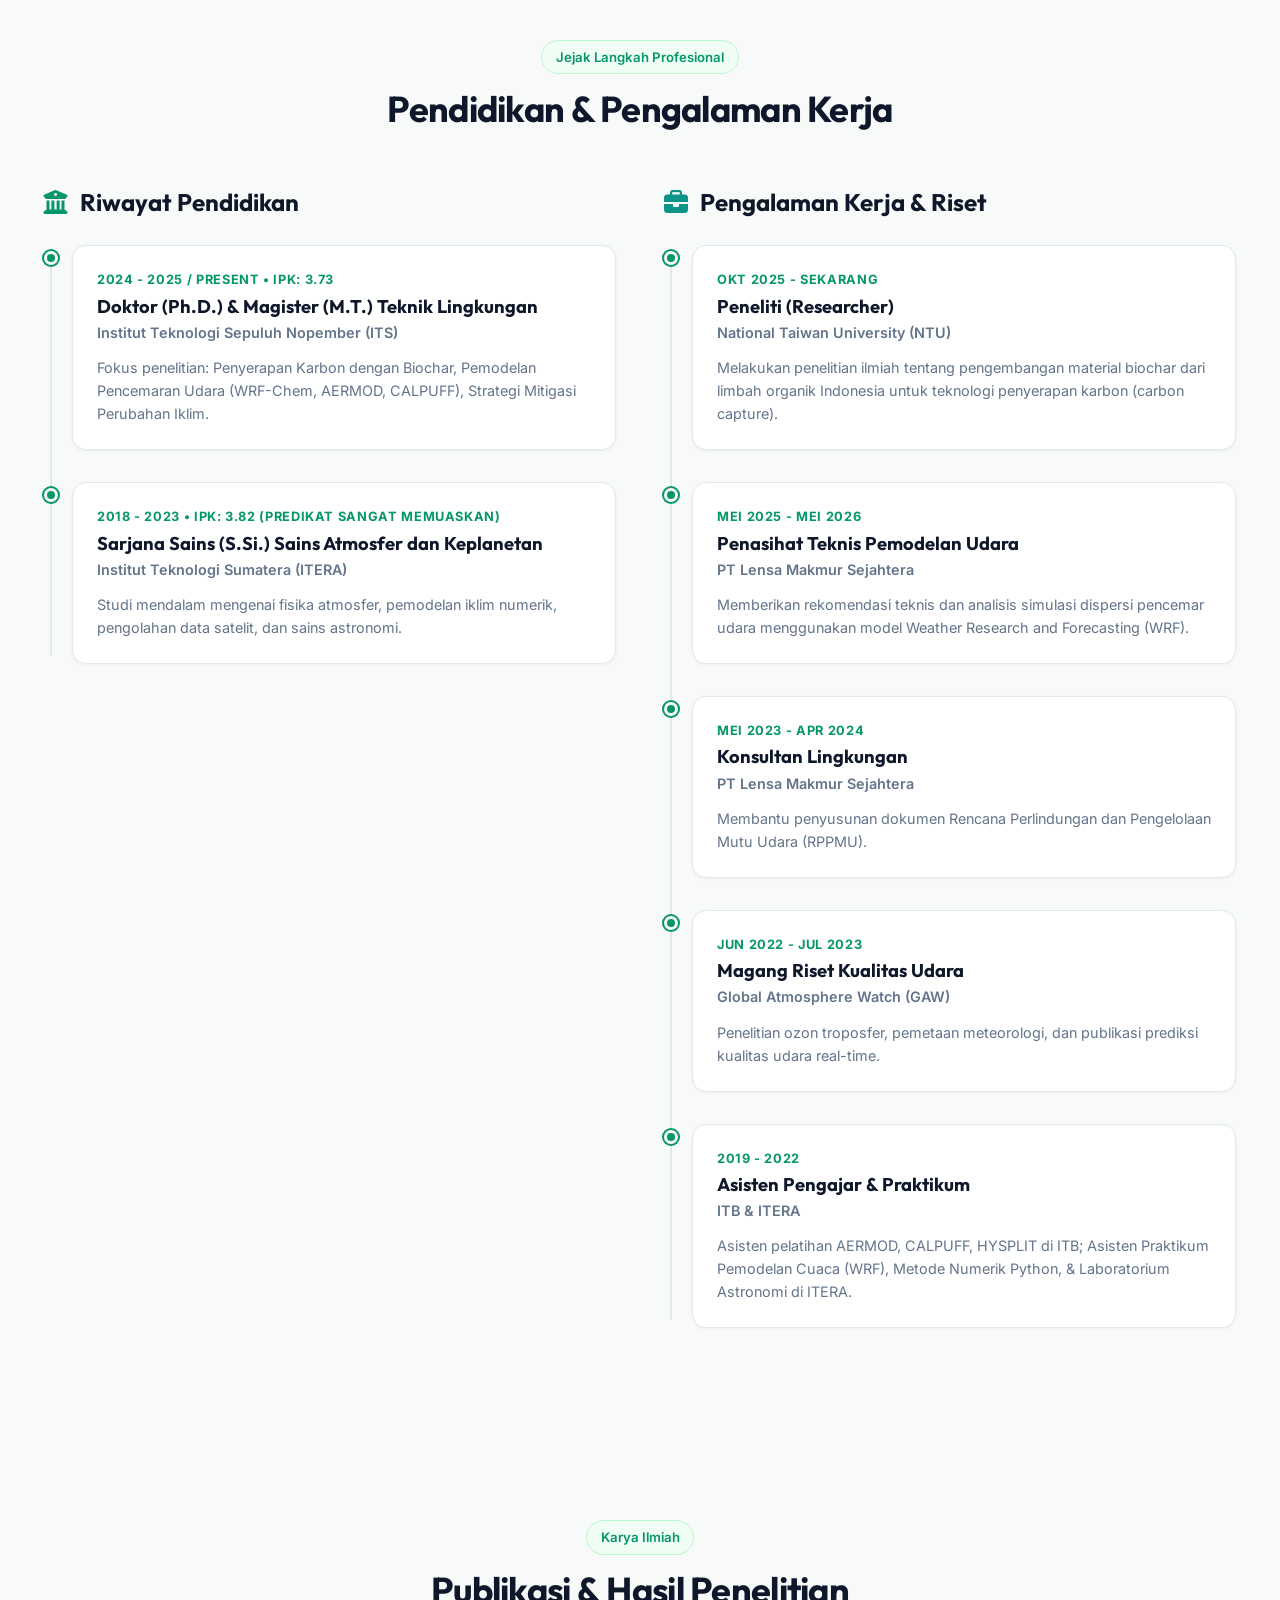
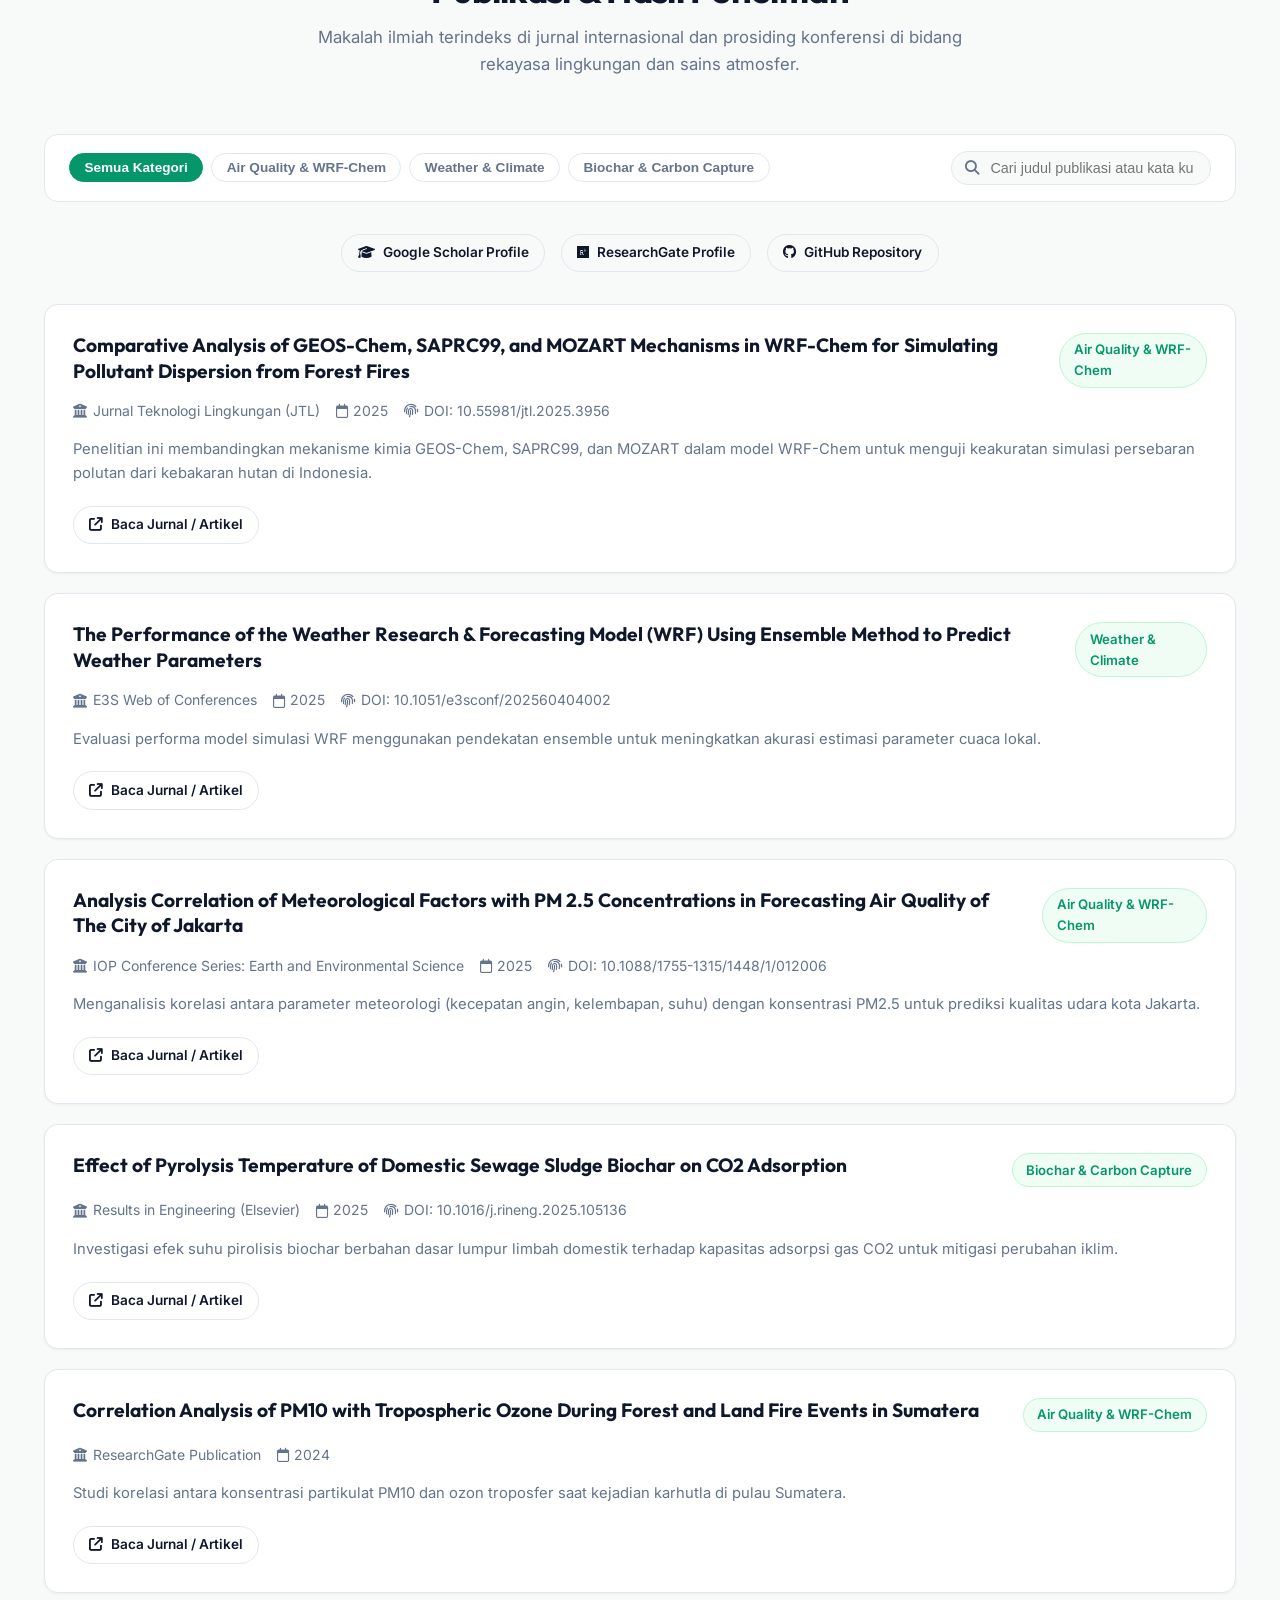
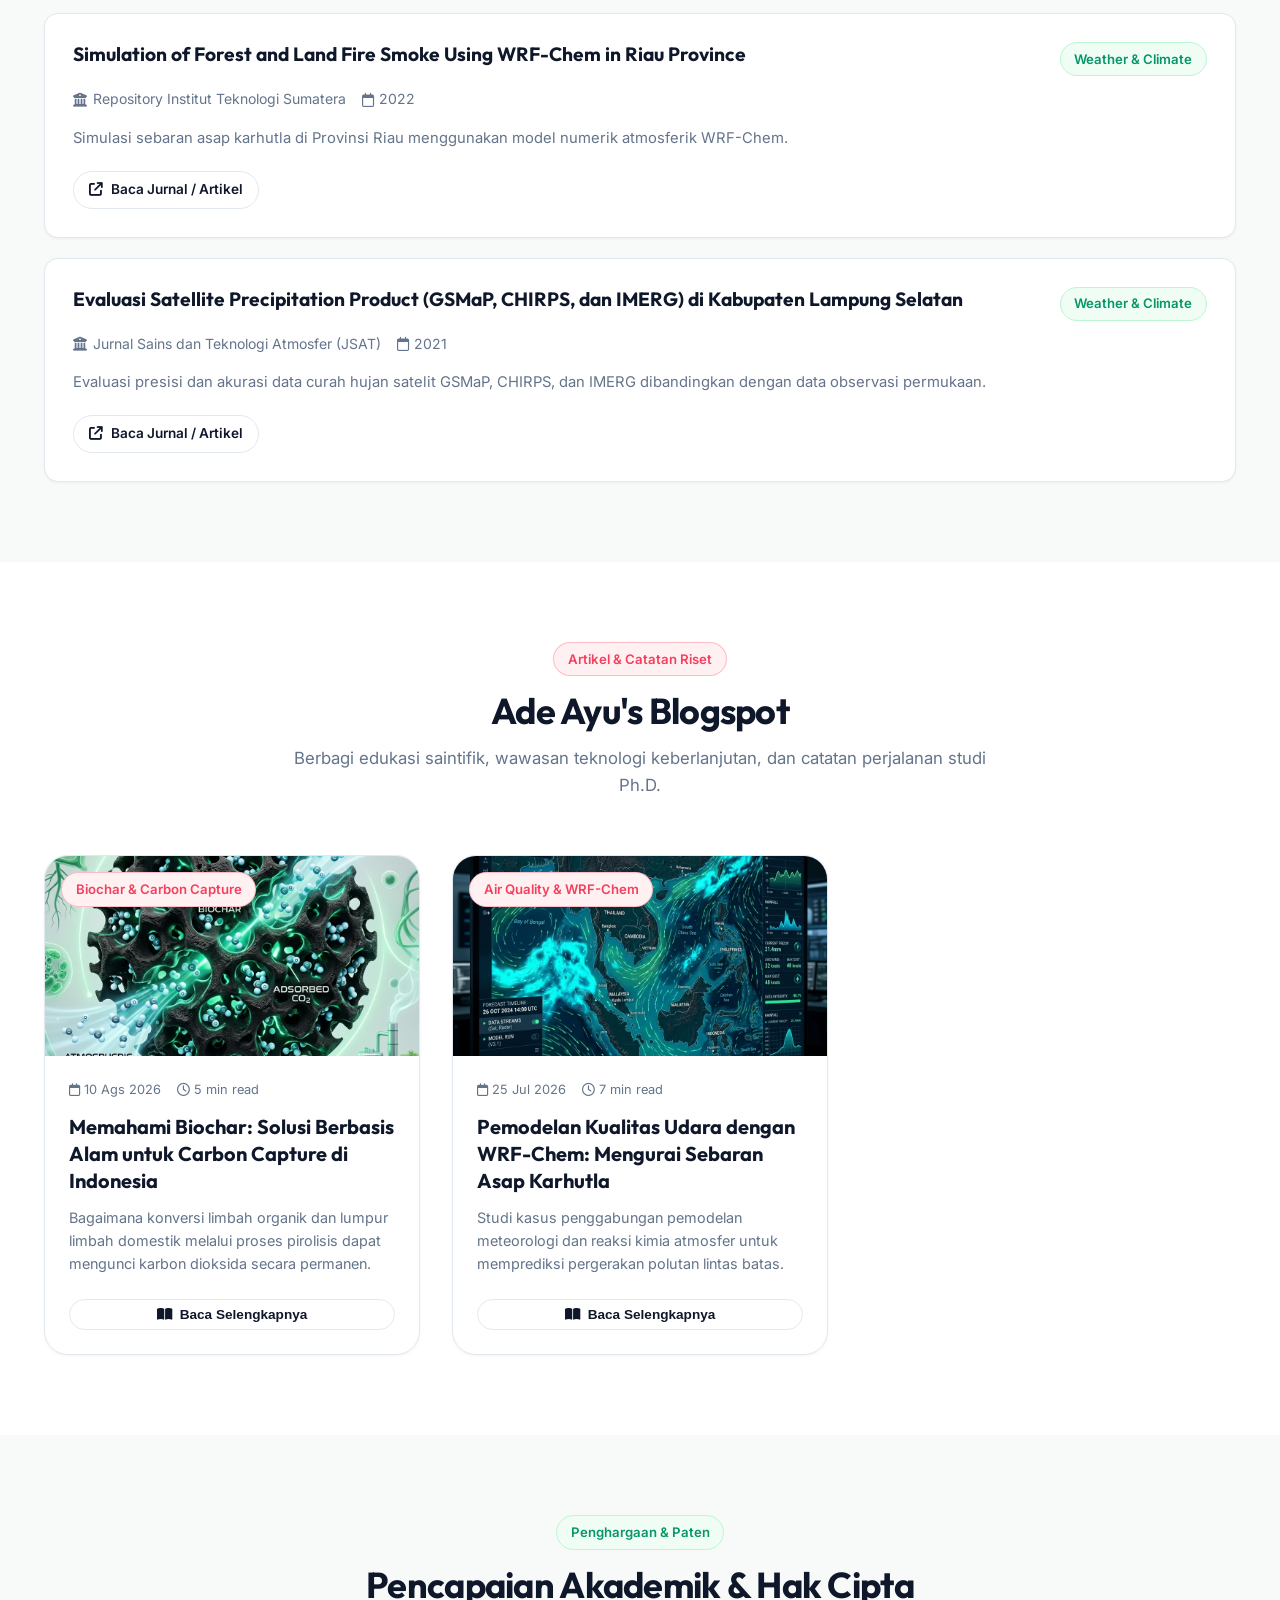
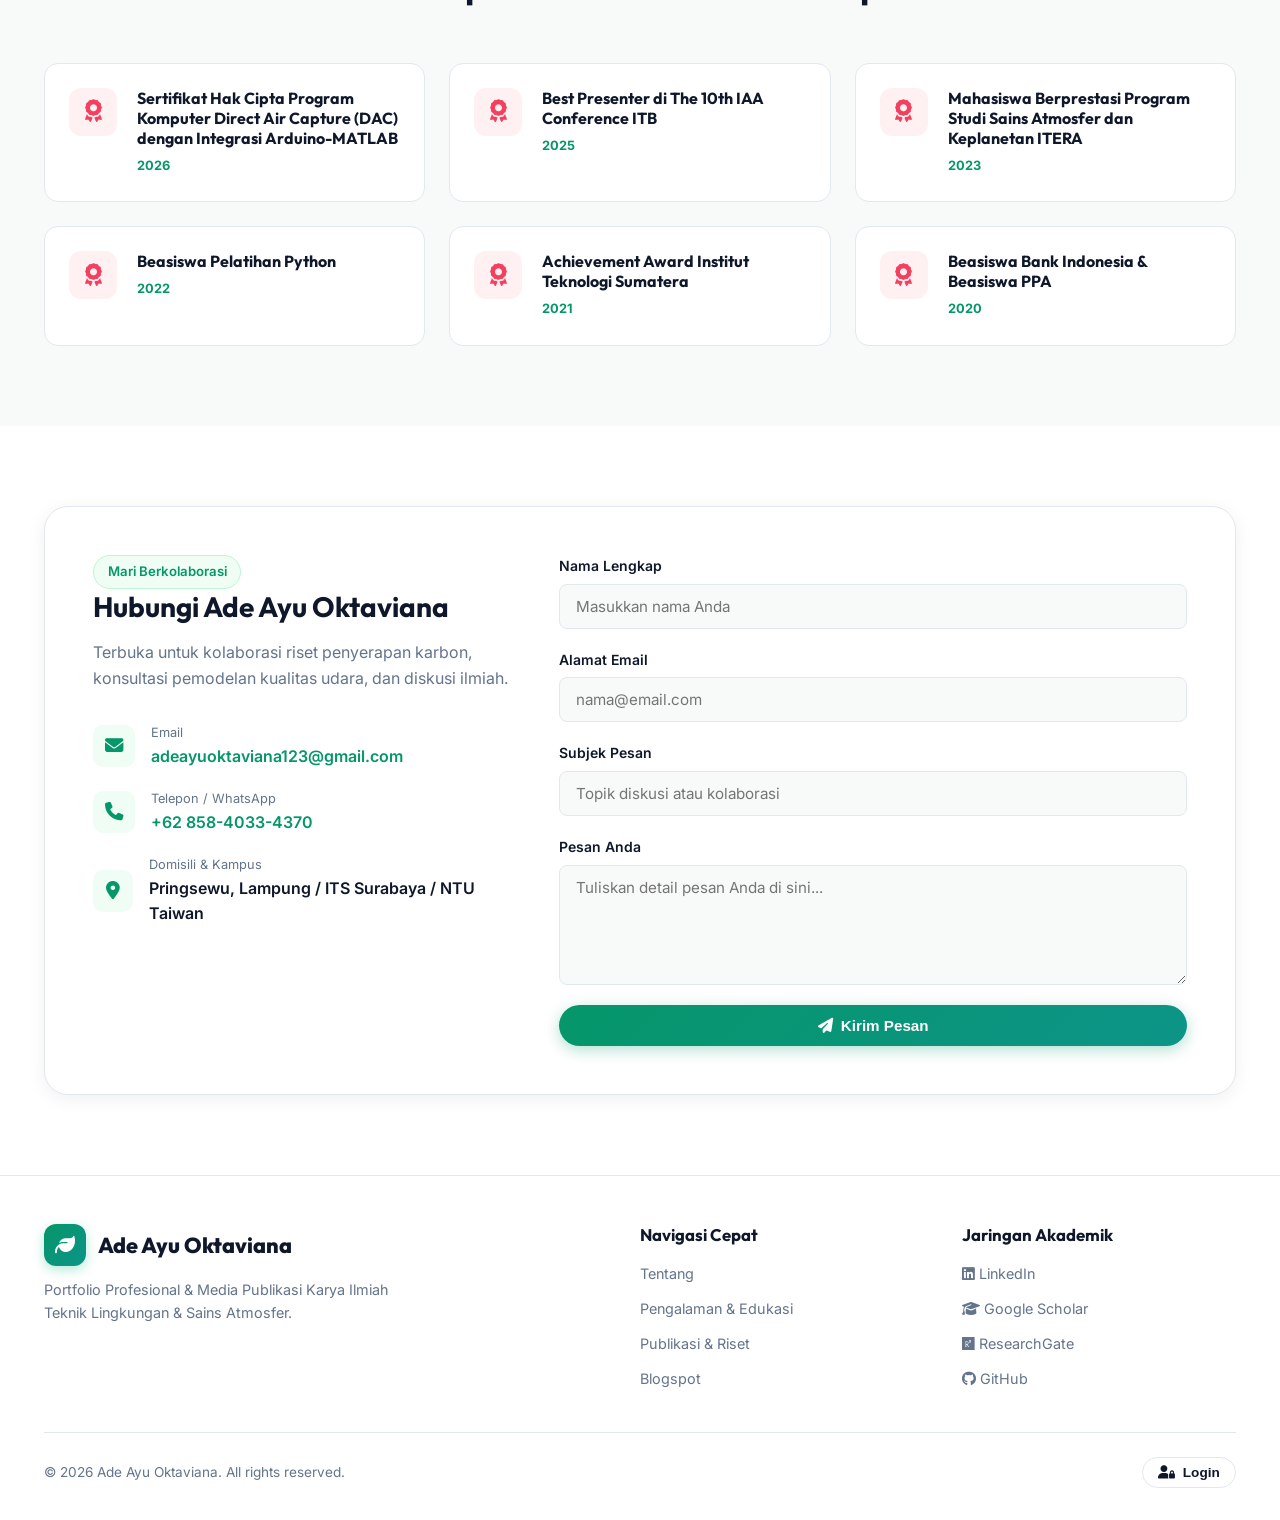
==== commit fc5c99f7: "refactor: rename dispersion simulator from WRF to AERMOD (US-EPA standard atmospheric dispersion mod" ====
--- a/index.html
+++ b/index.html
@@ -122,7 +122,7 @@
 
       <nav class="nav-links" id="navLinks">
         <a href="#about" class="nav-link" data-i18n="nav_about">Tentang</a>
-        <a href="#wrf-sim" class="nav-link" data-i18n="nav_wrf">WRF-Chem Simulator</a>
+        <a href="#aermod-sim" class="nav-link" data-i18n="nav_wrf">AERMOD Simulator</a>
         <a href="#experience" class="nav-link" data-i18n="nav_experience">Pengalaman & Edukasi</a>
         <a href="#research" class="nav-link" data-i18n="nav_research">Publikasi & Riset</a>
         <a href="#blog" class="nav-link" data-i18n="nav_blog">Blogspot</a>
@@ -173,8 +173,8 @@
             <a href="#research" class="btn btn-primary">
               <i class="fa-solid fa-book-bookmark"></i> <span data-i18n="hero_cta_pubs">Lihat Publikasi & Riset</span>
             </a>
-            <a href="#wrf-sim" class="btn btn-outline">
-              <i class="fa-solid fa-wind"></i> <span data-i18n="hero_cta_wrf">Uji Simulator WRF-Chem</span>
+            <a href="#aermod-sim" class="btn btn-outline">
+              <i class="fa-solid fa-wind"></i> <span data-i18n="hero_cta_wrf">Uji Simulator AERMOD</span>
             </a>
             <a href="#blog" class="btn btn-outline">
               <i class="fa-solid fa-newspaper"></i> <span data-i18n="hero_cta_blog">Baca Artikel Blog</span>
@@ -251,13 +251,13 @@
       </div>
     </section>
 
-    <!-- WRF-Chem Interactive Simulation Tool Section -->
-    <section id="wrf-sim" class="section" style="background: var(--bg-secondary);">
+    <!-- AERMOD Interactive Simulation Tool Section -->
+    <section id="aermod-sim" class="section" style="background: var(--bg-secondary);">
       <div class="container">
         <div class="section-title">
-          <span class="badge-pill rose" data-i18n="wrf_subtitle"><i class="fa-solid fa-flask"></i> Simulasi Interaktif WRF-Chem</span>
-          <h2 data-i18n="wrf_title">WRF-Chem Air Quality & Dispersion Simulator</h2>
-          <p data-i18n="wrf_desc">Pemodelan spasial zonasi konsentrasi mutu udara & sebaran polutan berbasis peta GIS satelit (JTL 2025).</p>
+          <span class="badge-pill rose" data-i18n="wrf_subtitle"><i class="fa-solid fa-wind"></i> Simulasi Dispersi AERMOD</span>
+          <h2 data-i18n="wrf_title">AERMOD Air Quality & Dispersion Simulator</h2>
+          <p data-i18n="wrf_desc">Pemodelan dispersi Gauss, estimasi konsentrasi polutan permukaan & zonasi dampak emisi berbasis US-EPA AERMOD Model System.</p>
         </div>
 
         <div class="wrf-sim-grid">
@@ -268,25 +268,25 @@
             </h3>
 
             <div class="form-group" style="margin-bottom: 1.1rem;">
-              <label style="font-size: 0.85rem;" data-i18n="wrf_scenario_label">Skenario Simulasi</label>
+              <label style="font-size: 0.85rem;" data-i18n="wrf_scenario_label">Skenario Emisi & Wilayah</label>
               <select id="wrfScenario" class="form-control" onchange="updateWrfSim()">
-                <option value="karhutla" data-i18n="wrf_scen_1">Asap Karhutla (Riau & Sumatera)</option>
-                <option value="jakarta" data-i18n="wrf_scen_2">Dispersi PM2.5 Perkotaan (Jakarta)</option>
+                <option value="karhutla" data-i18n="wrf_scen_1">Dispersi Asap Karhutla (Riau & Sumatera)</option>
+                <option value="jakarta" data-i18n="wrf_scen_2">Dispersi Emisi & PM2.5 (DKI Jakarta)</option>
               </select>
             </div>
 
             <div class="form-group" style="margin-bottom: 1.1rem;">
-              <label style="font-size: 0.85rem;" data-i18n="wrf_mech_label">Mekanisme Kimia Atmosfer</label>
+              <label style="font-size: 0.85rem;" data-i18n="wrf_mech_label">Tipe Sumber & Lapisan Batas (PBL)</label>
               <select id="wrfMechanism" class="form-control" onchange="updateWrfSim()">
-                <option value="GEOS-Chem">GEOS-Chem (Akurasi Tinggi Karhutla)</option>
-                <option value="SAPRC99">SAPRC99 (Fotokimia Ozon & VOC)</option>
-                <option value="MOZART">MOZART (Kinetika Regional)</option>
+                <option value="Point-CBL">Point Source — Lapisan Konvektif (CBL)</option>
+                <option value="Area-SBL">Area Source — Lapisan Stabil (SBL)</option>
+                <option value="Volume-Urban">Volume Source — Dispersi Perkotaan / Industri</option>
               </select>
             </div>
 
             <div class="form-group" style="margin-bottom: 1.1rem;">
               <label style="font-size: 0.85rem;">
-                <span data-i18n="wrf_wind_speed">Kecepatan Angin</span>: <strong id="wrfWindVal" style="color: var(--primary);">8.5 m/s</strong>
+                <span data-i18n="wrf_wind_speed">Kecepatan Angin (AERMET 10m)</span>: <strong id="wrfWindVal" style="color: var(--primary);">8.5 m/s</strong>
               </label>
               <input type="range" id="wrfWind" min="1" max="20" step="0.5" value="8.5" class="form-control" style="padding: 0;" oninput="updateWrfSim()">
             </div>
@@ -302,7 +302,7 @@
             </div>
 
             <button type="button" class="btn btn-primary" id="wrfRunBtn" style="width: 100%; margin-top: 0.5rem;" onclick="toggleWrfSimulationAnimation()">
-              <i class="fa-solid fa-play" id="wrfRunBtnIcon"></i> <span id="wrfRunBtnText" data-i18n="wrf_btn_run">Jalankan Simulasi</span>
+              <i class="fa-solid fa-play" id="wrfRunBtnIcon"></i> <span id="wrfRunBtnText" data-i18n="wrf_btn_run">Tampilkan Pola Zonasi</span>
             </button>
           </div>
 
@@ -311,11 +311,11 @@
             <div style="display: flex; justify-content: space-between; align-items: center; margin-bottom: 1rem;">
               <div style="display: flex; align-items: center; gap: 0.6rem;">
                 <div class="dot-online" id="wrfDotOnline" style="background: var(--accent-warning); box-shadow: none; animation: none;"></div>
-                <h4 id="wrfSimStatusTitle" style="font-size: 1.1rem;">Peta Zonasi Konsentrasi Wilayah (WRF-Chem)</h4>
+                <h4 id="wrfSimStatusTitle" style="font-size: 1.1rem;">Peta Zonasi Konsentrasi Polutan Spasial (AERMOD Model)</h4>
               </div>
               <div style="display: flex; gap: 0.5rem; align-items: center;">
                 <span class="badge-pill" id="wrfStatusIndicator" style="background: rgba(245,158,11,0.15); color: #f59e0b; border-color: rgba(245,158,11,0.3);"><i class="fa-solid fa-circle-pause"></i> Siap (Sentuh / Klik Peta)</span>
-                <span class="badge-pill" id="wrfMechBadge">GEOS-Chem Mechanism</span>
+                <span class="badge-pill" id="wrfMechBadge">AERMOD Gaussian Model</span>
               </div>
             </div>
 
@@ -336,30 +336,30 @@
                 </div>
               </div>
               <div style="position: absolute; bottom: 12px; left: 12px; background: rgba(0,0,0,0.7); backdrop-filter: blur(6px); padding: 6px 12px; border-radius: var(--radius-sm); font-size: 0.75rem; color: #a7f3d0; border: 1px solid rgba(16,185,129,0.3); pointer-events: none;">
-                <i class="fa-solid fa-compass"></i> Domain Grid: WRF-ARW 3km Resolution
+                <i class="fa-solid fa-compass"></i> Grid Reseptor: AERMAP Cartographic 3km Domain
               </div>
             </div>
 
             <!-- Scientific Diagnostic Metrics Strip -->
             <div class="wrf-metrics-grid">
               <div style="background: var(--bg-primary); padding: 0.85rem; border-radius: var(--radius-md); border: 1px solid var(--border-color);">
-                <div style="font-size: 0.75rem; color: var(--text-muted);" data-i18n="wrf_metric_peak">Konsentrasi Puncak</div>
+                <div style="font-size: 0.75rem; color: var(--text-muted);" data-i18n="wrf_metric_peak">Konsentrasi Puncak (GLC)</div>
                 <div id="wrfMetricPeak" style="font-size: 1.25rem; font-weight: 700; color: var(--accent-rose);">142 µg/m³</div>
               </div>
 
               <div style="background: var(--bg-primary); padding: 0.85rem; border-radius: var(--radius-md); border: 1px solid var(--border-color);">
-                <div style="font-size: 0.75rem; color: var(--text-muted);" data-i18n="wrf_metric_radius">Radius Sebaran</div>
+                <div style="font-size: 0.75rem; color: var(--text-muted);" data-i18n="wrf_metric_radius">Radius Sebaran Pluma</div>
                 <div id="wrfMetricRadius" style="font-size: 1.25rem; font-weight: 700; color: var(--primary);">48.2 km</div>
               </div>
 
               <div style="background: var(--bg-primary); padding: 0.85rem; border-radius: var(--radius-md); border: 1px solid var(--border-color);">
-                <div style="font-size: 0.75rem; color: var(--text-muted);" data-i18n="wrf_metric_aqi">Indeks AQI</div>
+                <div style="font-size: 0.75rem; color: var(--text-muted);" data-i18n="wrf_metric_aqi">Indeks Mutu Udara (AQI)</div>
                 <div id="wrfMetricAqi" style="font-size: 1.25rem; font-weight: 700; color: var(--accent-teal);">115 (Sedang)</div>
               </div>
 
               <div style="background: var(--bg-primary); padding: 0.85rem; border-radius: var(--radius-md); border: 1px solid var(--border-color);">
-                <div style="font-size: 0.75rem; color: var(--text-muted);" data-i18n="wrf_metric_accuracy">Akurasi Reaksi</div>
-                <div id="wrfMetricAccuracy" style="font-size: 1.25rem; font-weight: 700; color: var(--primary);">94.8% (JTL '25)</div>
+                <div style="font-size: 0.75rem; color: var(--text-muted);" data-i18n="wrf_metric_accuracy">Standar Regulasi</div>
+                <div id="wrfMetricAccuracy" style="font-size: 1.25rem; font-weight: 700; color: var(--primary);">US-EPA Standard</div>
               </div>
             </div>
 
@@ -367,8 +367,8 @@
             <div style="margin-top: 1.25rem; font-size: 0.85rem; color: var(--text-muted); background: var(--bg-subtle); padding: 0.85rem 1.1rem; border-radius: var(--radius-md); border: 1px solid var(--border-accent); display: flex; align-items: center; gap: 0.75rem;">
               <i class="fa-solid fa-graduation-cap" style="font-size: 1.25rem; color: var(--primary);"></i>
               <div>
-                <strong style="color: var(--text-main);" data-i18n="wrf_note_title">Catatan Temuan Riset (Ade Ayu et al., 2025):</strong>
-                <span id="wrfNoteContent">Mekanisme GEOS-Chem memberikan akurasi tertinggi untuk estimasi sebaran aerosol kabut asap karhutla di Sumatera dibandingkan SAPRC99 dan MOZART.</span>
+                <strong style="color: var(--text-main);" data-i18n="wrf_note_title">Catatan Pemodelan Dispersi Atmosferik (AERMOD Model):</strong>
+                <span id="wrfNoteContent">Model AERMOD (AMS/EPA Regulatory Model) memodelkan dispersi polutan keadaan tunak (steady-state) berbasis struktur turbulensi dan batas lapisan atmosfer planetary boundary layer (PBL).</span>
               </div>
             </div>
           </div>
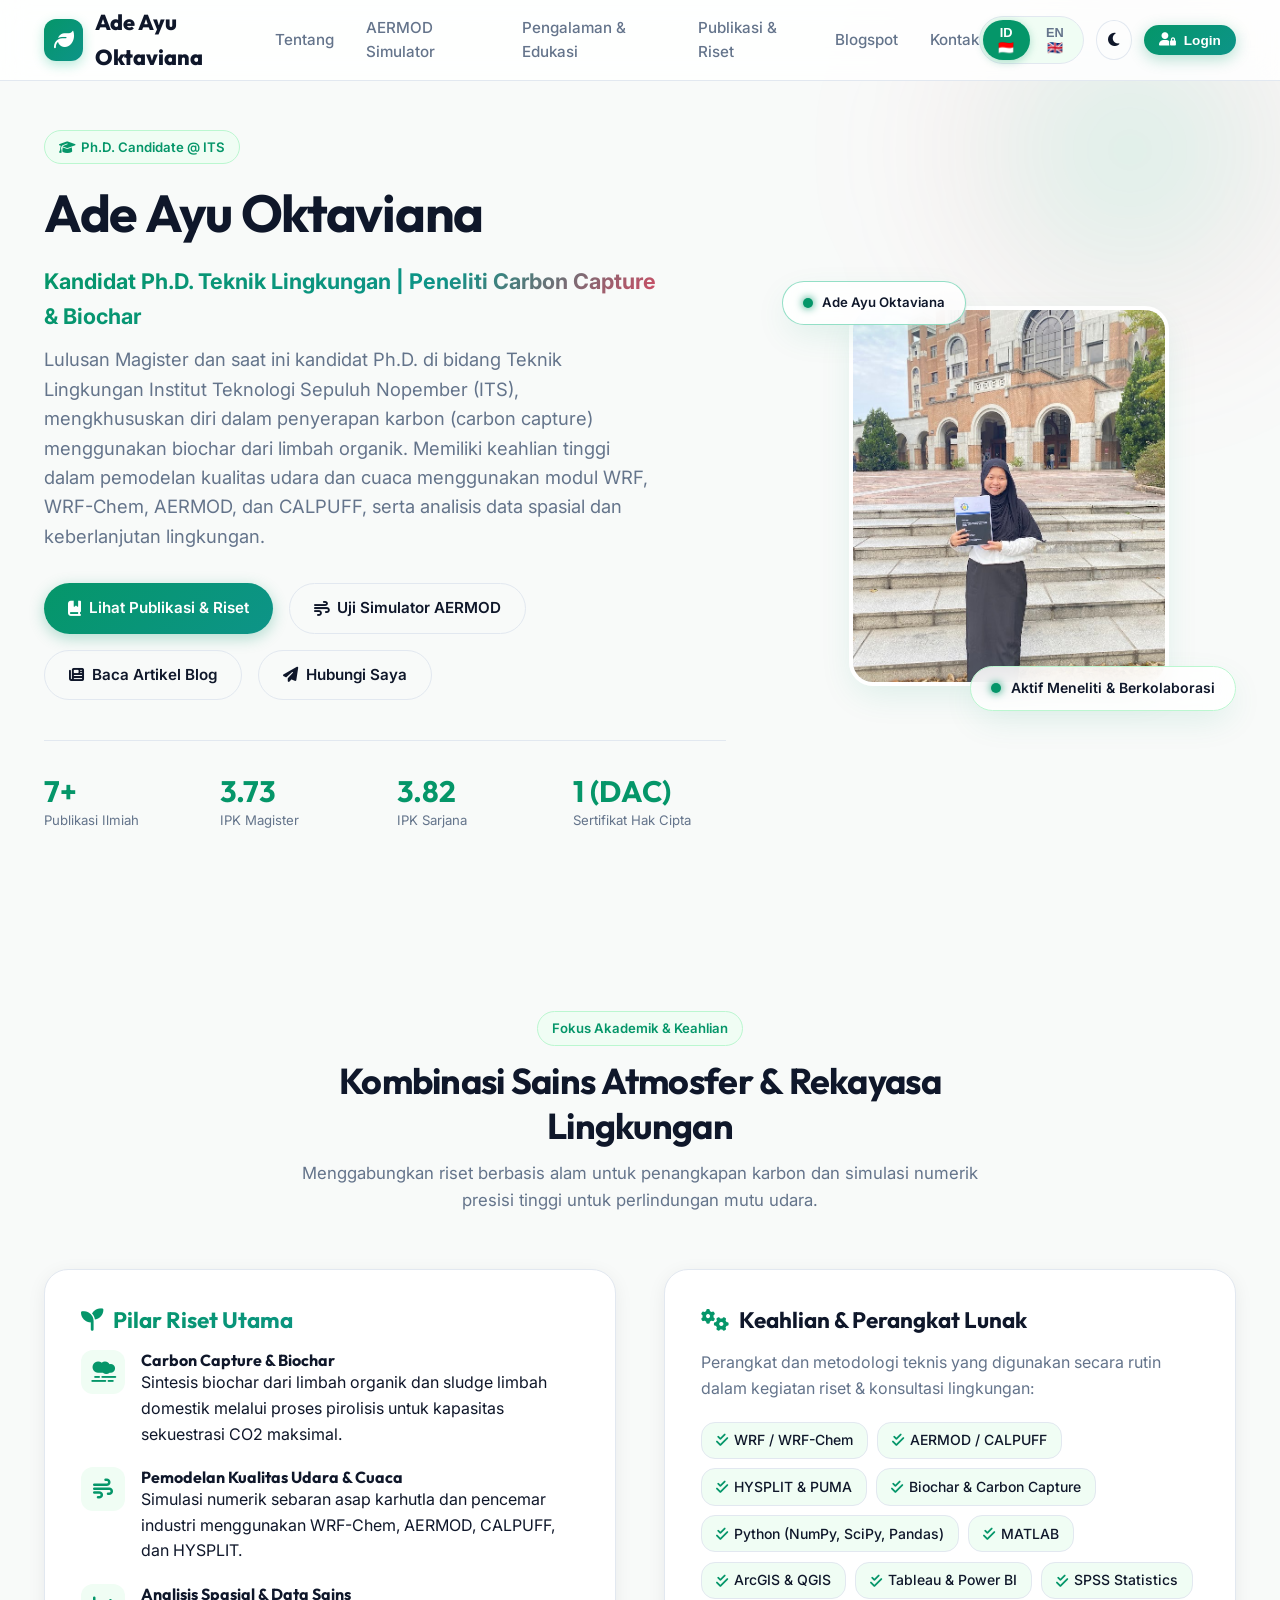
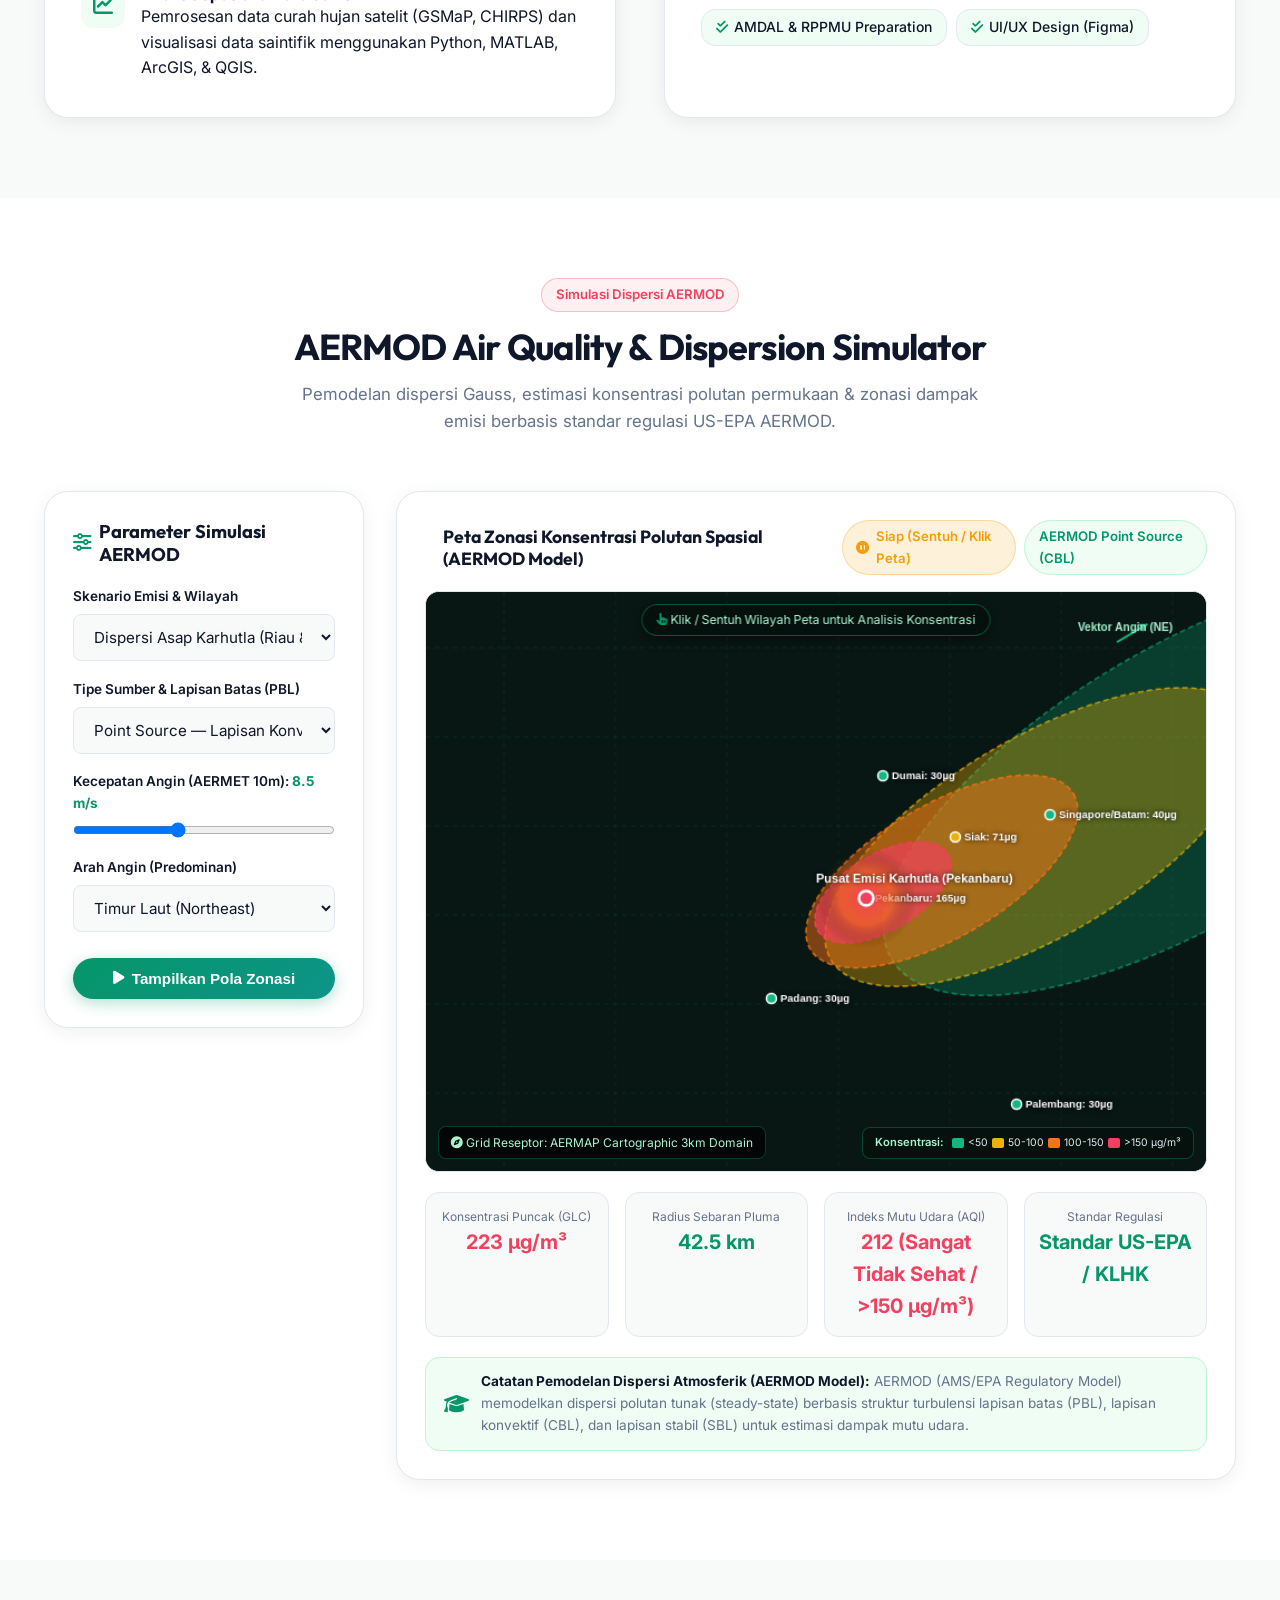
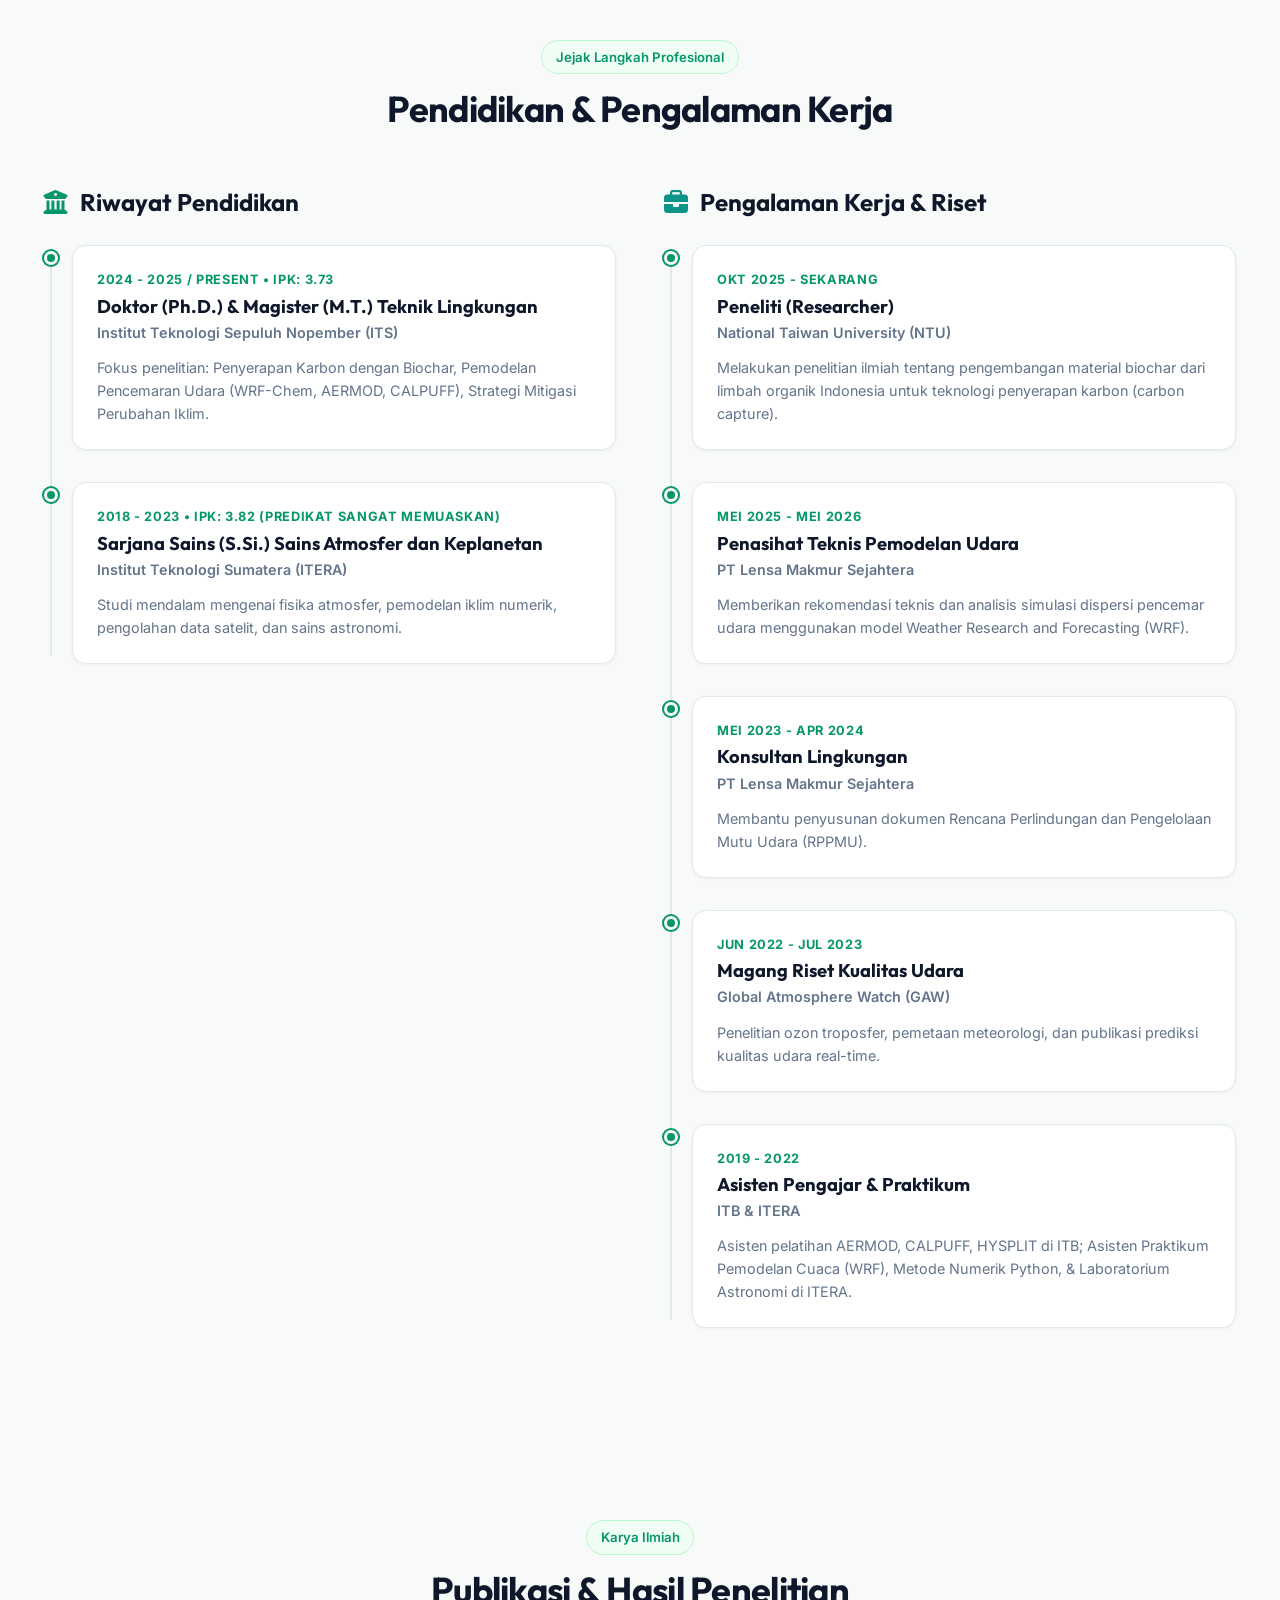
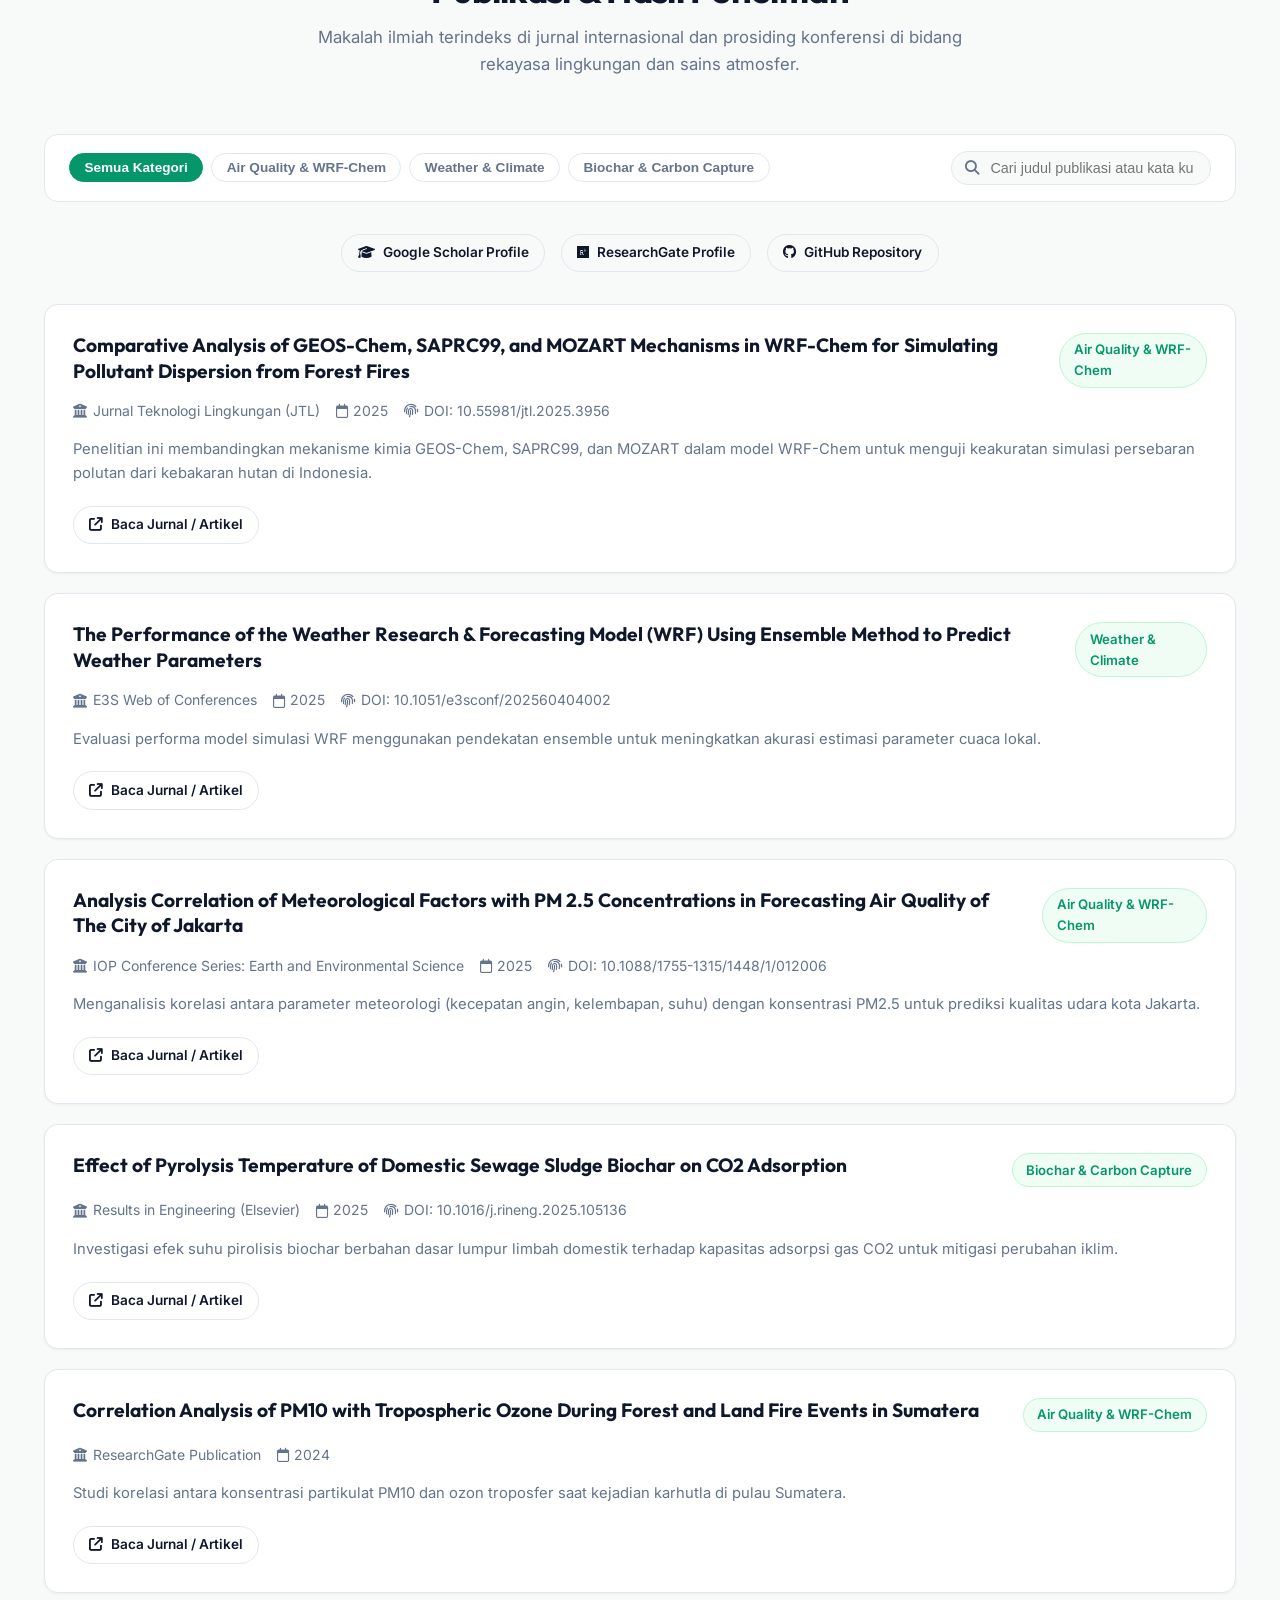
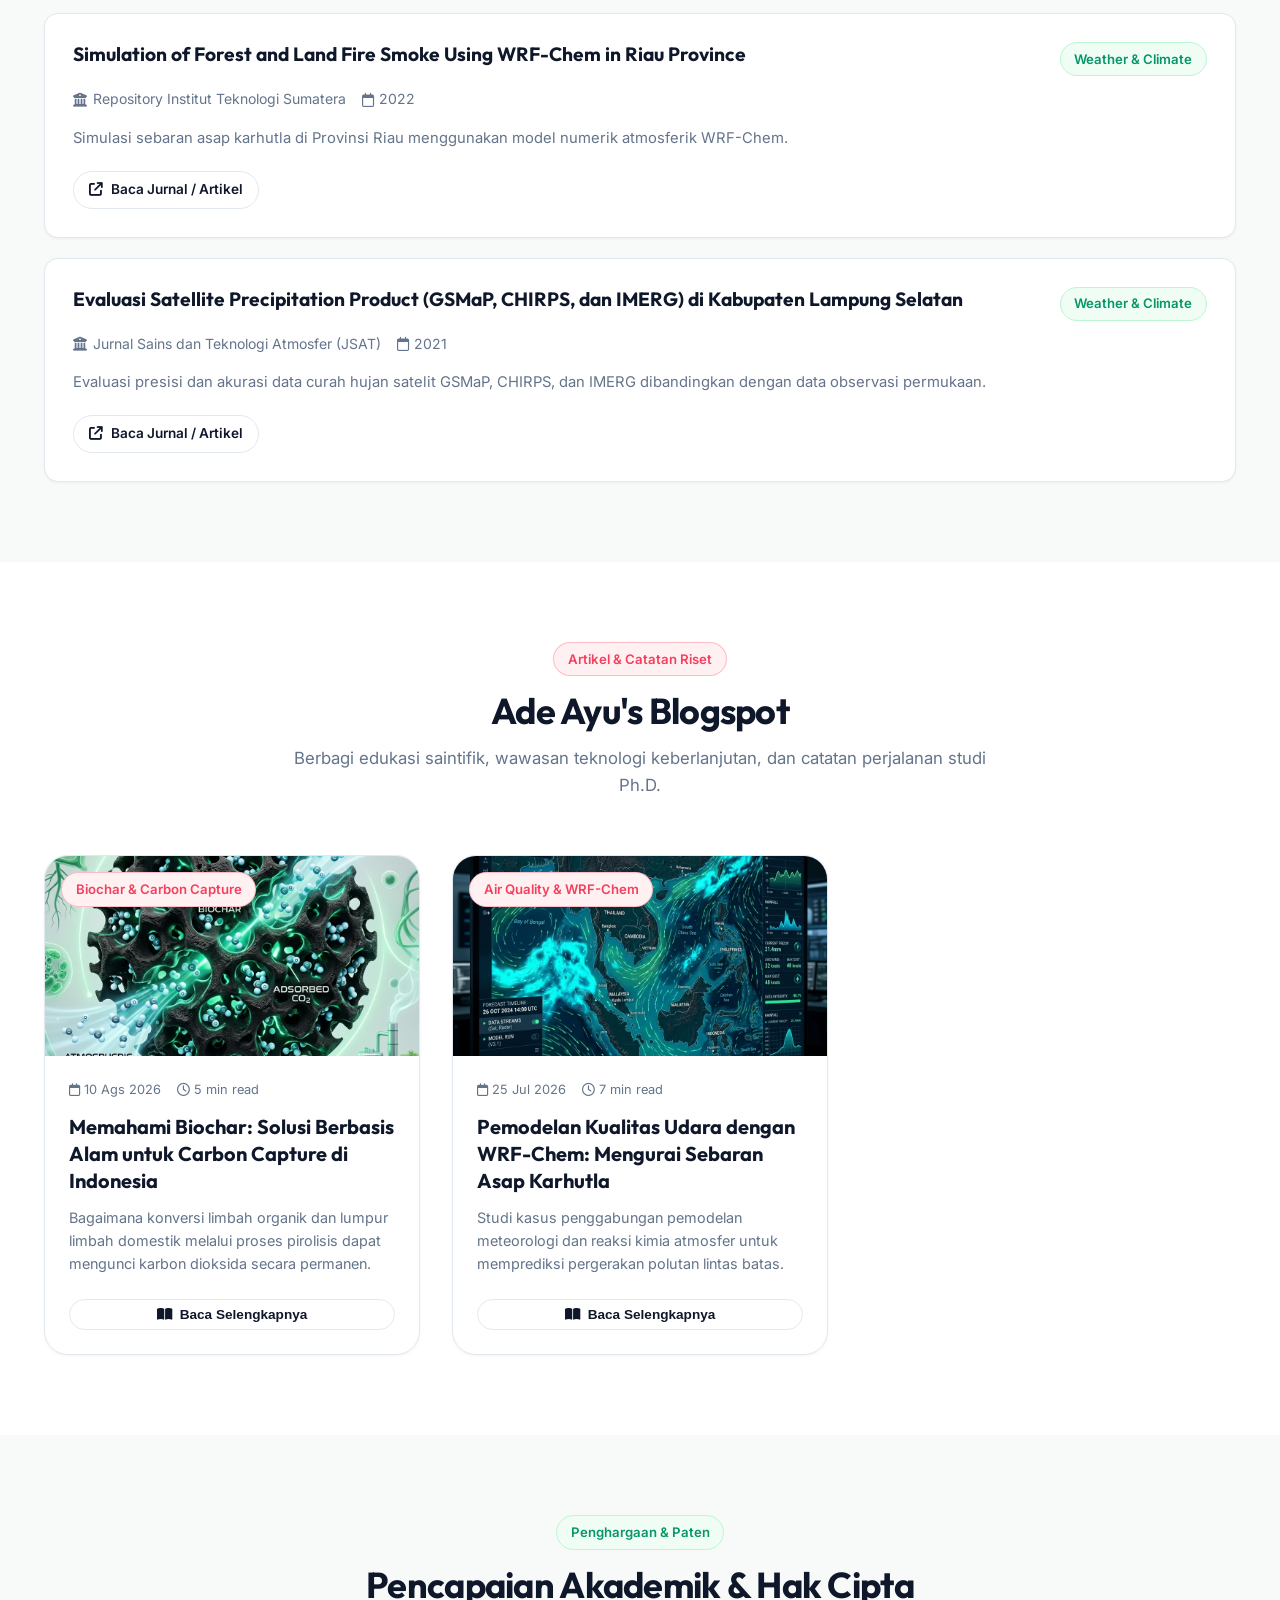
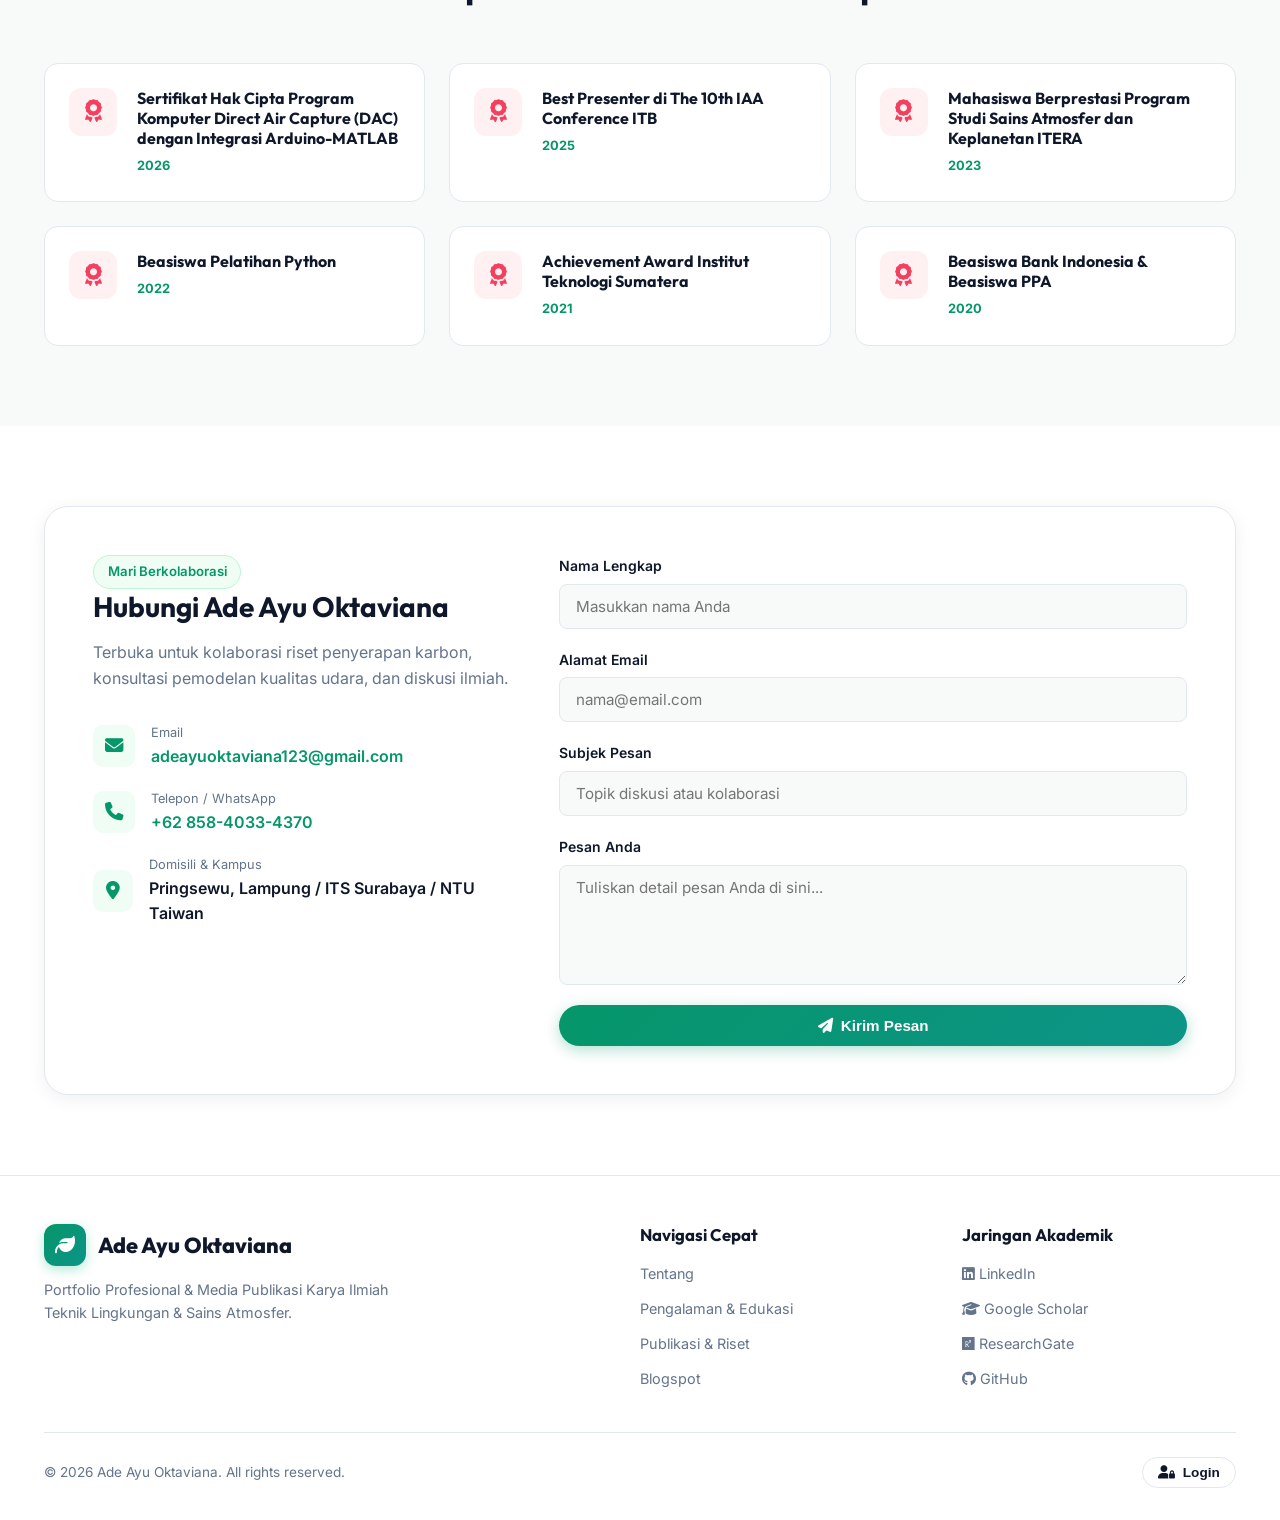
==== commit dda9475d: "refactor: format HTML structure and update profile banner content" ====
--- a/index.html
+++ b/index.html
@@ -1,13 +1,16 @@
 <!DOCTYPE html>
 <html lang="id" data-theme="light" prefix="og: https://ogp.me/ns#">
+
 <head>
   <meta charset="UTF-8">
   <meta name="viewport" content="width=device-width, initial-scale=1.0">
 
   <!-- ===== PRIMARY SEO META TAGS ===== -->
   <title>Ade Ayu Oktaviana | Kandidat Ph.D. Teknik Lingkungan & Peneliti Carbon Capture</title>
-  <meta name="description" content="Portofolio profesional Ade Ayu Oktaviana — Kandidat Ph.D. Teknik Lingkungan ITS, Peneliti Carbon Capture & Biochar di National Taiwan University (NTU), Spesialis Pemodelan Kualitas Udara (WRF-Chem, AERMOD, CALPUFF). IPK 3.82 & 3.73.">
-  <meta name="keywords" content="Ade Ayu Oktaviana, Teknik Lingkungan, Carbon Capture, Biochar, WRF-Chem, AERMOD, CALPUFF, HYSPLIT, Air Quality Modeling, Environmental Engineer, ITS Surabaya, ITERA, National Taiwan University, NTU, Kualitas Udara, Sains Atmosfer, Pirolisis, CO2 Adsorption, RPPMU, AMDAL">
+  <meta name="description"
+    content="Portofolio profesional Ade Ayu Oktaviana — Kandidat Ph.D. Teknik Lingkungan ITS, Peneliti Carbon Capture & Biochar di National Taiwan University (NTU), Spesialis Pemodelan Kualitas Udara (WRF-Chem, AERMOD, CALPUFF). IPK 3.82 & 3.73.">
+  <meta name="keywords"
+    content="Ade Ayu Oktaviana, Teknik Lingkungan, Carbon Capture, Biochar, WRF-Chem, AERMOD, CALPUFF, HYSPLIT, Air Quality Modeling, Environmental Engineer, ITS Surabaya, ITERA, National Taiwan University, NTU, Kualitas Udara, Sains Atmosfer, Pirolisis, CO2 Adsorption, RPPMU, AMDAL">
   <meta name="author" content="Ade Ayu Oktaviana">
   <meta name="robots" content="index, follow, max-snippet:-1, max-image-preview:large, max-video-preview:-1">
   <meta name="language" content="id, en">
@@ -17,8 +20,10 @@
   <!-- ===== OPEN GRAPH (Facebook, LinkedIn, WhatsApp) ===== -->
   <meta property="og:type" content="profile">
   <meta property="og:site_name" content="Ade Ayu Oktaviana Portfolio">
-  <meta property="og:title" content="Ade Ayu Oktaviana | Ph.D. Candidate Environmental Engineering & Carbon Capture Researcher">
-  <meta property="og:description" content="Kandidat Ph.D. Teknik Lingkungan ITS & Peneliti Carbon Capture Biochar di NTU Taiwan. Publikasi di Elsevier, IOP, JTL, E3S. Spesialis WRF-Chem, AERMOD, CALPUFF.">
+  <meta property="og:title"
+    content="Ade Ayu Oktaviana | Ph.D. Candidate Environmental Engineering & Carbon Capture Researcher">
+  <meta property="og:description"
+    content="Kandidat Ph.D. Teknik Lingkungan ITS & Peneliti Carbon Capture Biochar di NTU Taiwan. Publikasi di Elsevier, IOP, JTL, E3S. Spesialis WRF-Chem, AERMOD, CALPUFF.">
   <meta property="og:url" content="https://adeayu09.github.io/">
   <meta property="og:image" content="https://adeayu09.github.io/assets/images/profile.jpg">
   <meta property="og:image:width" content="640">
@@ -33,7 +38,8 @@
   <!-- ===== TWITTER CARD ===== -->
   <meta name="twitter:card" content="summary_large_image">
   <meta name="twitter:title" content="Ade Ayu Oktaviana | Environmental Engineer & Carbon Capture Researcher">
-  <meta name="twitter:description" content="Peneliti Carbon Capture & Biochar di NTU, Kandidat Ph.D. Teknik Lingkungan ITS. Publikasi internasional di Elsevier, IOP, JTL, E3S.">
+  <meta name="twitter:description"
+    content="Peneliti Carbon Capture & Biochar di NTU, Kandidat Ph.D. Teknik Lingkungan ITS. Publikasi internasional di Elsevier, IOP, JTL, E3S.">
   <meta name="twitter:image" content="https://adeayu09.github.io/assets/images/profile.jpg">
   <meta name="twitter:image:alt" content="Ade Ayu Oktaviana Portfolio">
 
@@ -101,12 +107,15 @@
   <!-- Google Fonts & FontAwesome -->
   <link rel="preconnect" href="https://fonts.googleapis.com">
   <link rel="preconnect" href="https://fonts.gstatic.com" crossorigin>
-  <link href="https://fonts.googleapis.com/css2?family=Inter:wght@300;400;500;600;700&family=Outfit:wght@400;500;600;700;800&display=swap" rel="stylesheet">
+  <link
+    href="https://fonts.googleapis.com/css2?family=Inter:wght@300;400;500;600;700&family=Outfit:wght@400;500;600;700;800&display=swap"
+    rel="stylesheet">
   <link rel="stylesheet" href="https://cdnjs.cloudflare.com/ajax/libs/font-awesome/6.4.0/css/all.min.css">
 
   <!-- Custom CSS -->
   <link rel="stylesheet" href="css/style.css">
 </head>
+
 <body>
 
   <!-- Toast Container -->
@@ -162,11 +171,12 @@
         <div class="hero-content">
           <div class="hero-tags">
             <span class="badge-pill"><i class="fa-solid fa-graduation-cap"></i> Ph.D. Candidate @ ITS</span>
-            <span class="badge-pill rose"><i class="fa-solid fa-microscope"></i> Researcher @ NTU Taiwan</span>
+
           </div>
 
           <h1 id="heroName">Ade Ayu Oktaviana</h1>
-          <p id="heroTitle" class="gradient-text" style="font-weight: 700; font-size: 1.35rem; margin-bottom: 0.75rem;"></p>
+          <p id="heroTitle" class="gradient-text" style="font-weight: 700; font-size: 1.35rem; margin-bottom: 0.75rem;">
+          </p>
           <p id="heroBio"></p>
 
           <div class="hero-buttons">
@@ -192,8 +202,8 @@
             <img id="profileAvatarImg" src="assets/images/profile.jpg" alt="Ade Ayu Oktaviana @ NTU Campus">
           </div>
           <div class="avatar-badge-float top-left-badge">
-            <i class="fa-solid fa-building-columns" style="color: var(--primary);"></i>
-            <span>National Taiwan University</span>
+            <i class="dot-online" style="color: var(--primary);"></i>
+            <span>Ade Ayu Oktaviana</span>
           </div>
           <div class="avatar-badge-float bottom-right-badge">
             <div class="dot-online"></div>
@@ -209,18 +219,21 @@
         <div class="section-title">
           <span class="badge-pill" data-i18n="about_subtitle">Fokus Akademik & Keahlian</span>
           <h2 data-i18n="about_title">Kombinasi Sains Atmosfer & Rekayasa Lingkungan</h2>
-          <p data-i18n="about_desc">Menggabungkan riset berbasis alam untuk penangkapan karbon dan simulasi numerik presisi tinggi untuk perlindungan mutu udara.</p>
+          <p data-i18n="about_desc">Menggabungkan riset berbasis alam untuk penangkapan karbon dan simulasi numerik
+            presisi tinggi untuk perlindungan mutu udara.</p>
         </div>
 
         <div class="about-grid">
           <div class="about-card">
-            <h3 class="gradient-text"><i class="fa-solid fa-seedling"></i> <span data-i18n="about_focus_title">Pilar Riset Utama</span></h3>
+            <h3 class="gradient-text"><i class="fa-solid fa-seedling"></i> <span data-i18n="about_focus_title">Pilar
+                Riset Utama</span></h3>
             <div class="focus-list">
               <div class="focus-item">
                 <div class="focus-icon"><i class="fa-solid fa-smog"></i></div>
                 <div>
                   <h4 data-i18n="focus_1_title">Carbon Capture & Biochar</h4>
-                  <p data-i18n="focus_1_desc">Sintesis biochar dari limbah organik dan sludge limbah domestik melalui proses pirolisis untuk kapasitas sekuestrasi CO2 maksimal.</p>
+                  <p data-i18n="focus_1_desc">Sintesis biochar dari limbah organik dan sludge limbah domestik melalui
+                    proses pirolisis untuk kapasitas sekuestrasi CO2 maksimal.</p>
                 </div>
               </div>
 
@@ -228,7 +241,8 @@
                 <div class="focus-icon"><i class="fa-solid fa-wind"></i></div>
                 <div>
                   <h4 data-i18n="focus_2_title">Pemodelan Kualitas Udara & Cuaca</h4>
-                  <p data-i18n="focus_2_desc">Simulasi numerik sebaran asap karhutla dan pencemar industri menggunakan WRF-Chem, AERMOD, CALPUFF, dan HYSPLIT.</p>
+                  <p data-i18n="focus_2_desc">Simulasi numerik sebaran asap karhutla dan pencemar industri menggunakan
+                    WRF-Chem, AERMOD, CALPUFF, dan HYSPLIT.</p>
                 </div>
               </div>
 
@@ -236,15 +250,18 @@
                 <div class="focus-icon"><i class="fa-solid fa-chart-line"></i></div>
                 <div>
                   <h4 data-i18n="focus_3_title">Analisis Spasial & Data Sains</h4>
-                  <p data-i18n="focus_3_desc">Pemrosesan data curah hujan satelit (GSMaP, CHIRPS) dan visualisasi data saintifik menggunakan Python, MATLAB, ArcGIS, & QGIS.</p>
+                  <p data-i18n="focus_3_desc">Pemrosesan data curah hujan satelit (GSMaP, CHIRPS) dan visualisasi data
+                    saintifik menggunakan Python, MATLAB, ArcGIS, & QGIS.</p>
                 </div>
               </div>
             </div>
           </div>
 
           <div class="about-card">
-            <h3><i class="fa-solid fa-gears" style="color: var(--primary);"></i> <span data-i18n="about_skills_title">Keahlian & Perangkat lunak</span></h3>
-            <p style="color: var(--text-muted); margin-bottom: 1.25rem;" data-i18n="about_skills_desc">Perangkat dan metodologi teknis yang digunakan secara rutin dalam kegiatan riset & konsultasi lingkungan:</p>
+            <h3><i class="fa-solid fa-gears" style="color: var(--primary);"></i> <span
+                data-i18n="about_skills_title">Keahlian & Perangkat lunak</span></h3>
+            <p style="color: var(--text-muted); margin-bottom: 1.25rem;" data-i18n="about_skills_desc">Perangkat dan
+              metodologi teknis yang digunakan secara rutin dalam kegiatan riset & konsultasi lingkungan:</p>
             <div class="skills-wrapper" id="skillsContainer"></div>
           </div>
         </div>
@@ -255,16 +272,20 @@
     <section id="aermod-sim" class="section" style="background: var(--bg-secondary);">
       <div class="container">
         <div class="section-title">
-          <span class="badge-pill rose" data-i18n="wrf_subtitle"><i class="fa-solid fa-wind"></i> Simulasi Dispersi AERMOD</span>
+          <span class="badge-pill rose" data-i18n="wrf_subtitle"><i class="fa-solid fa-wind"></i> Simulasi Dispersi
+            AERMOD</span>
           <h2 data-i18n="wrf_title">AERMOD Air Quality & Dispersion Simulator</h2>
-          <p data-i18n="wrf_desc">Pemodelan dispersi Gauss, estimasi konsentrasi polutan permukaan & zonasi dampak emisi berbasis US-EPA AERMOD Model System.</p>
+          <p data-i18n="wrf_desc">Pemodelan dispersi Gauss, estimasi konsentrasi polutan permukaan & zonasi dampak emisi
+            berbasis US-EPA AERMOD Model System.</p>
         </div>
 
         <div class="wrf-sim-grid">
           <!-- Controls Box -->
-          <div style="background: var(--bg-card); padding: 1.75rem; border-radius: var(--radius-lg); border: 1px solid var(--border-color); box-shadow: var(--shadow-md);">
+          <div
+            style="background: var(--bg-card); padding: 1.75rem; border-radius: var(--radius-lg); border: 1px solid var(--border-color); box-shadow: var(--shadow-md);">
             <h3 style="font-size: 1.15rem; margin-bottom: 1.25rem; display: flex; align-items: center; gap: 0.5rem;">
-              <i class="fa-solid fa-sliders" style="color: var(--primary);"></i> <span data-i18n="wrf_ctrl_heading">Parameter Simulasi</span>
+              <i class="fa-solid fa-sliders" style="color: var(--primary);"></i> <span
+                data-i18n="wrf_ctrl_heading">Parameter Simulasi</span>
             </h3>
 
             <div class="form-group" style="margin-bottom: 1.1rem;">
@@ -286,9 +307,11 @@
 
             <div class="form-group" style="margin-bottom: 1.1rem;">
               <label style="font-size: 0.85rem;">
-                <span data-i18n="wrf_wind_speed">Kecepatan Angin (AERMET 10m)</span>: <strong id="wrfWindVal" style="color: var(--primary);">8.5 m/s</strong>
+                <span data-i18n="wrf_wind_speed">Kecepatan Angin (AERMET 10m)</span>: <strong id="wrfWindVal"
+                  style="color: var(--primary);">8.5 m/s</strong>
               </label>
-              <input type="range" id="wrfWind" min="1" max="20" step="0.5" value="8.5" class="form-control" style="padding: 0;" oninput="updateWrfSim()">
+              <input type="range" id="wrfWind" min="1" max="20" step="0.5" value="8.5" class="form-control"
+                style="padding: 0;" oninput="updateWrfSim()">
             </div>
 
             <div class="form-group" style="margin-bottom: 1.1rem;">
@@ -301,74 +324,111 @@
               </select>
             </div>
 
-            <button type="button" class="btn btn-primary" id="wrfRunBtn" style="width: 100%; margin-top: 0.5rem;" onclick="toggleWrfSimulationAnimation()">
-              <i class="fa-solid fa-play" id="wrfRunBtnIcon"></i> <span id="wrfRunBtnText" data-i18n="wrf_btn_run">Tampilkan Pola Zonasi</span>
+            <button type="button" class="btn btn-primary" id="wrfRunBtn" style="width: 100%; margin-top: 0.5rem;"
+              onclick="toggleWrfSimulationAnimation()">
+              <i class="fa-solid fa-play" id="wrfRunBtnIcon"></i> <span id="wrfRunBtnText"
+                data-i18n="wrf_btn_run">Tampilkan Pola Zonasi</span>
             </button>
           </div>
 
           <!-- Simulation Display Panel -->
-          <div style="background: var(--bg-card); padding: 1.75rem; border-radius: var(--radius-lg); border: 1px solid var(--border-color); box-shadow: var(--shadow-md);">
+          <div
+            style="background: var(--bg-card); padding: 1.75rem; border-radius: var(--radius-lg); border: 1px solid var(--border-color); box-shadow: var(--shadow-md);">
             <div style="display: flex; justify-content: space-between; align-items: center; margin-bottom: 1rem;">
               <div style="display: flex; align-items: center; gap: 0.6rem;">
-                <div class="dot-online" id="wrfDotOnline" style="background: var(--accent-warning); box-shadow: none; animation: none;"></div>
-                <h4 id="wrfSimStatusTitle" style="font-size: 1.1rem;">Peta Zonasi Konsentrasi Polutan Spasial (AERMOD Model)</h4>
+                <div class="dot-online" id="wrfDotOnline"
+                  style="background: var(--accent-warning); box-shadow: none; animation: none;"></div>
+                <h4 id="wrfSimStatusTitle" style="font-size: 1.1rem;">Peta Zonasi Konsentrasi Polutan Spasial (AERMOD
+                  Model)</h4>
               </div>
               <div style="display: flex; gap: 0.5rem; align-items: center;">
-                <span class="badge-pill" id="wrfStatusIndicator" style="background: rgba(245,158,11,0.15); color: #f59e0b; border-color: rgba(245,158,11,0.3);"><i class="fa-solid fa-circle-pause"></i> Siap (Sentuh / Klik Peta)</span>
+                <span class="badge-pill" id="wrfStatusIndicator"
+                  style="background: rgba(245,158,11,0.15); color: #f59e0b; border-color: rgba(245,158,11,0.3);"><i
+                    class="fa-solid fa-circle-pause"></i> Siap (Sentuh / Klik Peta)</span>
                 <span class="badge-pill" id="wrfMechBadge">AERMOD Gaussian Model</span>
               </div>
             </div>
 
             <!-- Canvas Visualization -->
-            <div style="position: relative; width: 100%; min-height: 420px; aspect-ratio: 700/520; border-radius: var(--radius-md); overflow: hidden; background: #06110d; border: 1px solid var(--border-color); cursor: crosshair;">
-              <canvas id="wrfCanvas" width="700" height="520" style="width: 100%; height: 100%; display: block;"></canvas>
-              <div style="position: absolute; top: 12px; left: 50%; transform: translateX(-50%); background: rgba(6,17,13,0.88); backdrop-filter: blur(8px); padding: 5px 14px; border-radius: var(--radius-full); font-size: 0.775rem; color: #a7f3d0; border: 1px solid rgba(16,185,129,0.4); pointer-events: none; white-space: nowrap; box-shadow: 0 4px 12px rgba(0,0,0,0.4);">
-                <i class="fa-solid fa-hand-pointer" style="color: var(--primary);"></i> <span data-i18n="wrf_touch_hint">Klik / Sentuh Wilayah Peta untuk Analisis Konsentrasi</span>
+            <div
+              style="position: relative; width: 100%; min-height: 420px; aspect-ratio: 700/520; border-radius: var(--radius-md); overflow: hidden; background: #06110d; border: 1px solid var(--border-color); cursor: crosshair;">
+              <canvas id="wrfCanvas" width="700" height="520"
+                style="width: 100%; height: 100%; display: block;"></canvas>
+              <div
+                style="position: absolute; top: 12px; left: 50%; transform: translateX(-50%); background: rgba(6,17,13,0.88); backdrop-filter: blur(8px); padding: 5px 14px; border-radius: var(--radius-full); font-size: 0.775rem; color: #a7f3d0; border: 1px solid rgba(16,185,129,0.4); pointer-events: none; white-space: nowrap; box-shadow: 0 4px 12px rgba(0,0,0,0.4);">
+                <i class="fa-solid fa-hand-pointer" style="color: var(--primary);"></i> <span
+                  data-i18n="wrf_touch_hint">Klik / Sentuh Wilayah Peta untuk Analisis Konsentrasi</span>
               </div>
               <!-- Color Concentration Scale Bar -->
-              <div style="position: absolute; bottom: 12px; right: 12px; background: rgba(6,17,13,0.85); backdrop-filter: blur(8px); padding: 6px 12px; border-radius: var(--radius-sm); font-size: 0.7rem; color: #e2e8f0; border: 1px solid rgba(16,185,129,0.3); pointer-events: none; display: flex; align-items: center; gap: 8px;">
+              <div
+                style="position: absolute; bottom: 12px; right: 12px; background: rgba(6,17,13,0.85); backdrop-filter: blur(8px); padding: 6px 12px; border-radius: var(--radius-sm); font-size: 0.7rem; color: #e2e8f0; border: 1px solid rgba(16,185,129,0.3); pointer-events: none; display: flex; align-items: center; gap: 8px;">
                 <span style="font-weight: 600; color: #a7f3d0;">Konsentrasi:</span>
                 <div style="display: flex; gap: 4px; align-items: center;">
-                  <span style="display: inline-block; width: 12px; height: 10px; border-radius: 2px; background: #10b981;"></span> <span style="font-size: 0.65rem;">&lt;50</span>
-                  <span style="display: inline-block; width: 12px; height: 10px; border-radius: 2px; background: #eab308;"></span> <span style="font-size: 0.65rem;">50-100</span>
-                  <span style="display: inline-block; width: 12px; height: 10px; border-radius: 2px; background: #f97316;"></span> <span style="font-size: 0.65rem;">100-150</span>
-                  <span style="display: inline-block; width: 12px; height: 10px; border-radius: 2px; background: #f43f5e;"></span> <span style="font-size: 0.65rem;">&gt;150 µg/m³</span>
-                </div>
-              </div>
-              <div style="position: absolute; bottom: 12px; left: 12px; background: rgba(0,0,0,0.7); backdrop-filter: blur(6px); padding: 6px 12px; border-radius: var(--radius-sm); font-size: 0.75rem; color: #a7f3d0; border: 1px solid rgba(16,185,129,0.3); pointer-events: none;">
+                  <span
+                    style="display: inline-block; width: 12px; height: 10px; border-radius: 2px; background: #10b981;"></span>
+                  <span style="font-size: 0.65rem;">&lt;50</span>
+                  <span
+                    style="display: inline-block; width: 12px; height: 10px; border-radius: 2px; background: #eab308;"></span>
+                  <span style="font-size: 0.65rem;">50-100</span>
+                  <span
+                    style="display: inline-block; width: 12px; height: 10px; border-radius: 2px; background: #f97316;"></span>
+                  <span style="font-size: 0.65rem;">100-150</span>
+                  <span
+                    style="display: inline-block; width: 12px; height: 10px; border-radius: 2px; background: #f43f5e;"></span>
+                  <span style="font-size: 0.65rem;">&gt;150 µg/m³</span>
+                </div>
+              </div>
+              <div
+                style="position: absolute; bottom: 12px; left: 12px; background: rgba(0,0,0,0.7); backdrop-filter: blur(6px); padding: 6px 12px; border-radius: var(--radius-sm); font-size: 0.75rem; color: #a7f3d0; border: 1px solid rgba(16,185,129,0.3); pointer-events: none;">
                 <i class="fa-solid fa-compass"></i> Grid Reseptor: AERMAP Cartographic 3km Domain
               </div>
             </div>
 
             <!-- Scientific Diagnostic Metrics Strip -->
             <div class="wrf-metrics-grid">
-              <div style="background: var(--bg-primary); padding: 0.85rem; border-radius: var(--radius-md); border: 1px solid var(--border-color);">
-                <div style="font-size: 0.75rem; color: var(--text-muted);" data-i18n="wrf_metric_peak">Konsentrasi Puncak (GLC)</div>
-                <div id="wrfMetricPeak" style="font-size: 1.25rem; font-weight: 700; color: var(--accent-rose);">142 µg/m³</div>
-              </div>
-
-              <div style="background: var(--bg-primary); padding: 0.85rem; border-radius: var(--radius-md); border: 1px solid var(--border-color);">
-                <div style="font-size: 0.75rem; color: var(--text-muted);" data-i18n="wrf_metric_radius">Radius Sebaran Pluma</div>
-                <div id="wrfMetricRadius" style="font-size: 1.25rem; font-weight: 700; color: var(--primary);">48.2 km</div>
-              </div>
-
-              <div style="background: var(--bg-primary); padding: 0.85rem; border-radius: var(--radius-md); border: 1px solid var(--border-color);">
-                <div style="font-size: 0.75rem; color: var(--text-muted);" data-i18n="wrf_metric_aqi">Indeks Mutu Udara (AQI)</div>
-                <div id="wrfMetricAqi" style="font-size: 1.25rem; font-weight: 700; color: var(--accent-teal);">115 (Sedang)</div>
-              </div>
-
-              <div style="background: var(--bg-primary); padding: 0.85rem; border-radius: var(--radius-md); border: 1px solid var(--border-color);">
-                <div style="font-size: 0.75rem; color: var(--text-muted);" data-i18n="wrf_metric_accuracy">Standar Regulasi</div>
-                <div id="wrfMetricAccuracy" style="font-size: 1.25rem; font-weight: 700; color: var(--primary);">US-EPA Standard</div>
+              <div
+                style="background: var(--bg-primary); padding: 0.85rem; border-radius: var(--radius-md); border: 1px solid var(--border-color);">
+                <div style="font-size: 0.75rem; color: var(--text-muted);" data-i18n="wrf_metric_peak">Konsentrasi
+                  Puncak (GLC)</div>
+                <div id="wrfMetricPeak" style="font-size: 1.25rem; font-weight: 700; color: var(--accent-rose);">142
+                  µg/m³</div>
+              </div>
+
+              <div
+                style="background: var(--bg-primary); padding: 0.85rem; border-radius: var(--radius-md); border: 1px solid var(--border-color);">
+                <div style="font-size: 0.75rem; color: var(--text-muted);" data-i18n="wrf_metric_radius">Radius Sebaran
+                  Pluma</div>
+                <div id="wrfMetricRadius" style="font-size: 1.25rem; font-weight: 700; color: var(--primary);">48.2 km
+                </div>
+              </div>
+
+              <div
+                style="background: var(--bg-primary); padding: 0.85rem; border-radius: var(--radius-md); border: 1px solid var(--border-color);">
+                <div style="font-size: 0.75rem; color: var(--text-muted);" data-i18n="wrf_metric_aqi">Indeks Mutu Udara
+                  (AQI)</div>
+                <div id="wrfMetricAqi" style="font-size: 1.25rem; font-weight: 700; color: var(--accent-teal);">115
+                  (Sedang)</div>
+              </div>
+
+              <div
+                style="background: var(--bg-primary); padding: 0.85rem; border-radius: var(--radius-md); border: 1px solid var(--border-color);">
+                <div style="font-size: 0.75rem; color: var(--text-muted);" data-i18n="wrf_metric_accuracy">Standar
+                  Regulasi</div>
+                <div id="wrfMetricAccuracy" style="font-size: 1.25rem; font-weight: 700; color: var(--primary);">US-EPA
+                  Standard</div>
               </div>
             </div>
 
             <!-- Paper Reference Footer Note -->
-            <div style="margin-top: 1.25rem; font-size: 0.85rem; color: var(--text-muted); background: var(--bg-subtle); padding: 0.85rem 1.1rem; border-radius: var(--radius-md); border: 1px solid var(--border-accent); display: flex; align-items: center; gap: 0.75rem;">
+            <div
+              style="margin-top: 1.25rem; font-size: 0.85rem; color: var(--text-muted); background: var(--bg-subtle); padding: 0.85rem 1.1rem; border-radius: var(--radius-md); border: 1px solid var(--border-accent); display: flex; align-items: center; gap: 0.75rem;">
               <i class="fa-solid fa-graduation-cap" style="font-size: 1.25rem; color: var(--primary);"></i>
               <div>
-                <strong style="color: var(--text-main);" data-i18n="wrf_note_title">Catatan Pemodelan Dispersi Atmosferik (AERMOD Model):</strong>
-                <span id="wrfNoteContent">Model AERMOD (AMS/EPA Regulatory Model) memodelkan dispersi polutan keadaan tunak (steady-state) berbasis struktur turbulensi dan batas lapisan atmosfer planetary boundary layer (PBL).</span>
+                <strong style="color: var(--text-main);" data-i18n="wrf_note_title">Catatan Pemodelan Dispersi
+                  Atmosferik (AERMOD Model):</strong>
+                <span id="wrfNoteContent">Model AERMOD (AMS/EPA Regulatory Model) memodelkan dispersi polutan keadaan
+                  tunak (steady-state) berbasis struktur turbulensi dan batas lapisan atmosfer planetary boundary layer
+                  (PBL).</span>
               </div>
             </div>
           </div>
@@ -387,13 +447,15 @@
         <div class="timeline-grid">
           <!-- Education Column -->
           <div class="timeline-column">
-            <h3><i class="fa-solid fa-building-columns" style="color: var(--primary);"></i> <span data-i18n="edu_heading">Riwayat Pendidikan</span></h3>
+            <h3><i class="fa-solid fa-building-columns" style="color: var(--primary);"></i> <span
+                data-i18n="edu_heading">Riwayat Pendidikan</span></h3>
             <div class="timeline" id="educationTimeline"></div>
           </div>
 
           <!-- Work Experience Column -->
           <div class="timeline-column">
-            <h3><i class="fa-solid fa-briefcase" style="color: var(--accent-teal);"></i> <span data-i18n="work_heading">Pengalaman Kerja & Riset</span></h3>
+            <h3><i class="fa-solid fa-briefcase" style="color: var(--accent-teal);"></i> <span
+                data-i18n="work_heading">Pengalaman Kerja & Riset</span></h3>
             <div class="timeline" id="experienceTimeline"></div>
           </div>
         </div>
@@ -406,7 +468,8 @@
         <div class="section-title">
           <span class="badge-pill" data-i18n="pubs_subtitle">Karya Ilmiah</span>
           <h2 data-i18n="pubs_title">Publikasi & Hasil Penelitian</h2>
-          <p data-i18n="pubs_desc">Makalah ilmiah terindeks di jurnal internasional dan prosiding konferensi di bidang rekayasa lingkungan dan sains atmosfer.</p>
+          <p data-i18n="pubs_desc">Makalah ilmiah terindeks di jurnal internasional dan prosiding konferensi di bidang
+            rekayasa lingkungan dan sains atmosfer.</p>
         </div>
 
         <!-- Filter & Search Bar -->
@@ -414,16 +477,19 @@
           <div class="filter-categories" id="pubFilterCategories"></div>
           <div class="search-box">
             <i class="fa-solid fa-magnifying-glass"></i>
-            <input type="text" id="pubSearchInput" placeholder="Cari judul publikasi atau kata kunci..." oninput="renderPublications()">
+            <input type="text" id="pubSearchInput" placeholder="Cari judul publikasi atau kata kunci..."
+              oninput="renderPublications()">
           </div>
         </div>
 
         <!-- External Profile Buttons -->
         <div style="display: flex; gap: 1rem; flex-wrap: wrap; margin-bottom: 2rem; justify-content: center;">
-          <a href="https://scholar.google.com/citations?user=UFx9LFYAAAAJ&hl=en" target="_blank" class="btn btn-outline btn-sm">
+          <a href="https://scholar.google.com/citations?user=UFx9LFYAAAAJ&hl=en" target="_blank"
+            class="btn btn-outline btn-sm">
             <i class="fa-solid fa-graduation-cap"></i> Google Scholar Profile
           </a>
-          <a href="https://www.researchgate.net/profile/Ade-Ayu-Oktaviana" target="_blank" class="btn btn-outline btn-sm">
+          <a href="https://www.researchgate.net/profile/Ade-Ayu-Oktaviana" target="_blank"
+            class="btn btn-outline btn-sm">
             <i class="fa-brands fa-researchgate"></i> ResearchGate Profile
           </a>
           <a href="https://github.com/Adeayu09" target="_blank" class="btn btn-outline btn-sm">
@@ -442,7 +508,8 @@
         <div class="section-title">
           <span class="badge-pill rose" data-i18n="blog_subtitle">Artikel & Catatan Riset</span>
           <h2 data-i18n="blog_title">Ade Ayu's Blogspot</h2>
-          <p data-i18n="blog_desc">Berbagi edukasi saintifik, wawasan teknologi keberlanjutan, dan catatan perjalanan studi Ph.D.</p>
+          <p data-i18n="blog_desc">Berbagi edukasi saintifik, wawasan teknologi keberlanjutan, dan catatan perjalanan
+            studi Ph.D.</p>
         </div>
 
         <div class="blog-grid" id="blogGrid"></div>
@@ -468,14 +535,16 @@
           <div class="contact-info">
             <span class="badge-pill" data-i18n="contact_subtitle">Mari Berkolaborasi</span>
             <h3 data-i18n="contact_title">Hubungi Ade Ayu Oktaviana</h3>
-            <p data-i18n="contact_desc">Terbuka untuk kolaborasi riset penyerapan karbon, konsultasi pemodelan kualitas udara, dan diskusi ilmiah.</p>
+            <p data-i18n="contact_desc">Terbuka untuk kolaborasi riset penyerapan karbon, konsultasi pemodelan kualitas
+              udara, dan diskusi ilmiah.</p>
 
             <div class="contact-links">
               <div class="contact-item">
                 <div class="contact-icon"><i class="fa-solid fa-envelope"></i></div>
                 <div>
                   <div style="font-size: 0.8rem; color: var(--text-muted);">Email</div>
-                  <a href="mailto:adeayuoktaviana123@gmail.com" style="font-weight: 600;">adeayuoktaviana123@gmail.com</a>
+                  <a href="mailto:adeayuoktaviana123@gmail.com"
+                    style="font-weight: 600;">adeayuoktaviana123@gmail.com</a>
                 </div>
               </div>
 
@@ -536,7 +605,8 @@
             <div class="logo-icon"><i class="fa-solid fa-leaf"></i></div>
             <span>Ade Ayu Oktaviana</span>
           </div>
-          <p data-i18n="footer_desc">Portfolio Profesional & Media Publikasi Karya Ilmiah Teknik Lingkungan & Sains Atmosfer.</p>
+          <p data-i18n="footer_desc">Portfolio Profesional & Media Publikasi Karya Ilmiah Teknik Lingkungan & Sains
+            Atmosfer.</p>
         </div>
 
         <div class="footer-column">
@@ -552,10 +622,14 @@
         <div class="footer-column">
           <h4 data-i18n="footer_social">Jaringan Akademik</h4>
           <ul>
-            <li><a href="https://id.linkedin.com/in/ade-ayu-oktaviana-b20981252" target="_blank"><i class="fa-brands fa-linkedin"></i> LinkedIn</a></li>
-            <li><a href="https://scholar.google.com/citations?user=UFx9LFYAAAAJ&hl=en" target="_blank"><i class="fa-solid fa-graduation-cap"></i> Google Scholar</a></li>
-            <li><a href="https://www.researchgate.net/profile/Ade-Ayu-Oktaviana" target="_blank"><i class="fa-brands fa-researchgate"></i> ResearchGate</a></li>
-            <li><a href="https://github.com/Adeayu09" target="_blank"><i class="fa-brands fa-github"></i> GitHub</a></li>
+            <li><a href="https://id.linkedin.com/in/ade-ayu-oktaviana-b20981252" target="_blank"><i
+                  class="fa-brands fa-linkedin"></i> LinkedIn</a></li>
+            <li><a href="https://scholar.google.com/citations?user=UFx9LFYAAAAJ&hl=en" target="_blank"><i
+                  class="fa-solid fa-graduation-cap"></i> Google Scholar</a></li>
+            <li><a href="https://www.researchgate.net/profile/Ade-Ayu-Oktaviana" target="_blank"><i
+                  class="fa-brands fa-researchgate"></i> ResearchGate</a></li>
+            <li><a href="https://github.com/Adeayu09" target="_blank"><i class="fa-brands fa-github"></i> GitHub</a>
+            </li>
           </ul>
         </div>
       </div>
@@ -606,15 +680,19 @@
       <div class="modal-header">
         <h3><i class="fa-solid fa-sliders"></i> CMS Admin Dashboard (Ade Ayu)</h3>
         <div style="display: flex; gap: 0.5rem; align-items: center;">
-          <button class="btn btn-outline btn-sm" onclick="handleLogout()"><i class="fa-solid fa-arrow-right-from-bracket"></i> Logout</button>
+          <button class="btn btn-outline btn-sm" onclick="handleLogout()"><i
+              class="fa-solid fa-arrow-right-from-bracket"></i> Logout</button>
           <button class="close-modal" onclick="closeAdminModal()">&times;</button>
         </div>
       </div>
       <div class="modal-body">
         <div class="admin-tabs">
-          <button class="tab-btn active" onclick="switchAdminTab('tabProfile', this)"><i class="fa-solid fa-user-gear"></i> Edit Profil</button>
-          <button class="tab-btn" onclick="switchAdminTab('tabPublications', this)"><i class="fa-solid fa-book"></i> Kelola Publikasi</button>
-          <button class="tab-btn" onclick="switchAdminTab('tabBlogs', this)"><i class="fa-solid fa-newspaper"></i> Kelola Blogspot</button>
+          <button class="tab-btn active" onclick="switchAdminTab('tabProfile', this)"><i
+              class="fa-solid fa-user-gear"></i> Edit Profil</button>
+          <button class="tab-btn" onclick="switchAdminTab('tabPublications', this)"><i class="fa-solid fa-book"></i>
+            Kelola Publikasi</button>
+          <button class="tab-btn" onclick="switchAdminTab('tabBlogs', this)"><i class="fa-solid fa-newspaper"></i>
+            Kelola Blogspot</button>
         </div>
 
         <!-- Tab 1: Profile Editor -->
@@ -629,16 +707,23 @@
               <!-- Secure Image Upload Widget -->
               <div class="form-group">
                 <label>Foto Profil</label>
-                <div id="avatarUploadZone" style="border: 2px dashed var(--border-color); border-radius: var(--radius-md); padding: 1rem; text-align: center; cursor: pointer; transition: var(--transition); position: relative;" onclick="document.getElementById('avatarFileInput').click()" ondragover="handleAvatarDragOver(event)" ondrop="handleAvatarDrop(event)">
-                  <img id="avatarPreview" src="" alt="Preview" style="max-height: 100px; max-width: 100%; border-radius: var(--radius-sm); margin-bottom: 0.5rem; display: none;">
+                <div id="avatarUploadZone"
+                  style="border: 2px dashed var(--border-color); border-radius: var(--radius-md); padding: 1rem; text-align: center; cursor: pointer; transition: var(--transition); position: relative;"
+                  onclick="document.getElementById('avatarFileInput').click()" ondragover="handleAvatarDragOver(event)"
+                  ondrop="handleAvatarDrop(event)">
+                  <img id="avatarPreview" src="" alt="Preview"
+                    style="max-height: 100px; max-width: 100%; border-radius: var(--radius-sm); margin-bottom: 0.5rem; display: none;">
                   <div id="avatarUploadHint" style="color: var(--text-muted); font-size: 0.85rem;">
-                    <i class="fa-solid fa-cloud-arrow-up" style="font-size: 1.75rem; color: var(--primary); display: block; margin-bottom: 0.4rem;"></i>
+                    <i class="fa-solid fa-cloud-arrow-up"
+                      style="font-size: 1.75rem; color: var(--primary); display: block; margin-bottom: 0.4rem;"></i>
                     Klik atau seret foto ke sini<br>
                     <small style="color: var(--text-light);">JPG, PNG, WEBP · Maks. 5 MB</small>
                   </div>
-                  <input type="file" id="avatarFileInput" accept="image/jpeg,image/png,image/webp" style="display:none;" onchange="handleAvatarUpload(event)">
-                </div>
-                <p id="avatarUploadError" style="color: var(--accent-rose); font-size: 0.8rem; margin-top: 0.4rem; display: none;"></p>
+                  <input type="file" id="avatarFileInput" accept="image/jpeg,image/png,image/webp" style="display:none;"
+                    onchange="handleAvatarUpload(event)">
+                </div>
+                <p id="avatarUploadError"
+                  style="color: var(--accent-rose); font-size: 0.8rem; margin-top: 0.4rem; display: none;"></p>
               </div>
             </div>
 
@@ -663,8 +748,10 @@
             </div>
 
             <div style="margin-top: 1.5rem; display: flex; justify-content: space-between; align-items: center;">
-              <button type="button" class="btn btn-outline btn-sm" onclick="resetAllDataToDefault()"><i class="fa-solid fa-rotate"></i> Reset Ke Default</button>
-              <button type="submit" class="btn btn-primary"><i class="fa-solid fa-floppy-disk"></i> Simpan Perubahan Profil</button>
+              <button type="button" class="btn btn-outline btn-sm" onclick="resetAllDataToDefault()"><i
+                  class="fa-solid fa-rotate"></i> Reset Ke Default</button>
+              <button type="submit" class="btn btn-primary"><i class="fa-solid fa-floppy-disk"></i> Simpan Perubahan
+                Profil</button>
             </div>
           </form>
         </div>
@@ -673,11 +760,13 @@
         <div id="tabPublications" class="tab-content">
           <div style="display: flex; justify-content: space-between; align-items: center; margin-bottom: 1rem;">
             <h4 style="font-size: 1.1rem;">Daftar Publikasi</h4>
-            <button class="btn btn-primary btn-sm" onclick="openAddPubForm()"><i class="fa-solid fa-plus"></i> Tambah Publikasi Baru</button>
+            <button class="btn btn-primary btn-sm" onclick="openAddPubForm()"><i class="fa-solid fa-plus"></i> Tambah
+              Publikasi Baru</button>
           </div>
 
           <!-- Add / Edit Pub Subform -->
-          <div id="pubFormWrapper" style="display: none; background: var(--bg-primary); padding: 1.25rem; border-radius: var(--radius-md); border: 1px solid var(--border-color); margin-bottom: 1.5rem;">
+          <div id="pubFormWrapper"
+            style="display: none; background: var(--bg-primary); padding: 1.25rem; border-radius: var(--radius-md); border: 1px solid var(--border-color); margin-bottom: 1.5rem;">
             <h5 id="pubFormTitle" style="margin-bottom: 1rem;">Tambah Publikasi</h5>
             <form onsubmit="savePubItem(event)">
               <input type="hidden" id="pubId">
@@ -723,7 +812,8 @@
 
               <div style="margin-top: 1rem; display: flex; gap: 0.5rem; justify-content: flex-end;">
                 <button type="button" class="btn btn-outline btn-sm" onclick="cancelPubForm()">Batal</button>
-                <button type="submit" class="btn btn-primary btn-sm"><i class="fa-solid fa-check"></i> Simpan Publikasi</button>
+                <button type="submit" class="btn btn-primary btn-sm"><i class="fa-solid fa-check"></i> Simpan
+                  Publikasi</button>
               </div>
             </form>
           </div>
@@ -735,11 +825,13 @@
         <div id="tabBlogs" class="tab-content">
           <div style="display: flex; justify-content: space-between; align-items: center; margin-bottom: 1rem;">
             <h4 style="font-size: 1.1rem;">Daftar Artikel Blog</h4>
-            <button class="btn btn-primary btn-sm" onclick="openAddBlogForm()"><i class="fa-solid fa-plus"></i> Post Artikel Baru</button>
+            <button class="btn btn-primary btn-sm" onclick="openAddBlogForm()"><i class="fa-solid fa-plus"></i> Post
+              Artikel Baru</button>
           </div>
 
           <!-- Add / Edit Blog Subform -->
-          <div id="blogFormWrapper" style="display: none; background: var(--bg-primary); padding: 1.25rem; border-radius: var(--radius-md); border: 1px solid var(--border-color); margin-bottom: 1.5rem;">
+          <div id="blogFormWrapper"
+            style="display: none; background: var(--bg-primary); padding: 1.25rem; border-radius: var(--radius-md); border: 1px solid var(--border-color); margin-bottom: 1.5rem;">
             <h5 id="blogFormTitle" style="margin-bottom: 1rem;">Tambah Artikel Blog</h5>
             <form onsubmit="saveBlogItem(event)">
               <input type="hidden" id="blogId">
@@ -763,7 +855,8 @@
                 </div>
                 <div class="form-group">
                   <label>URL Gambar Banner</label>
-                  <input type="text" id="blogImage" class="form-control" required placeholder="assets/images/biochar.png">
+                  <input type="text" id="blogImage" class="form-control" required
+                    placeholder="assets/images/biochar.png">
                 </div>
               </div>
 
@@ -784,7 +877,8 @@
 
               <div style="margin-top: 1rem; display: flex; gap: 0.5rem; justify-content: flex-end;">
                 <button type="button" class="btn btn-outline btn-sm" onclick="cancelBlogForm()">Batal</button>
-                <button type="submit" class="btn btn-primary btn-sm"><i class="fa-solid fa-upload"></i> Publish Artikel</button>
+                <button type="submit" class="btn btn-primary btn-sm"><i class="fa-solid fa-upload"></i> Publish
+                  Artikel</button>
               </div>
             </form>
           </div>
@@ -819,4 +913,5 @@
   <!-- Custom App JS -->
   <script type="module" src="js/app.js"></script>
 </body>
-</html>
+
+</html>
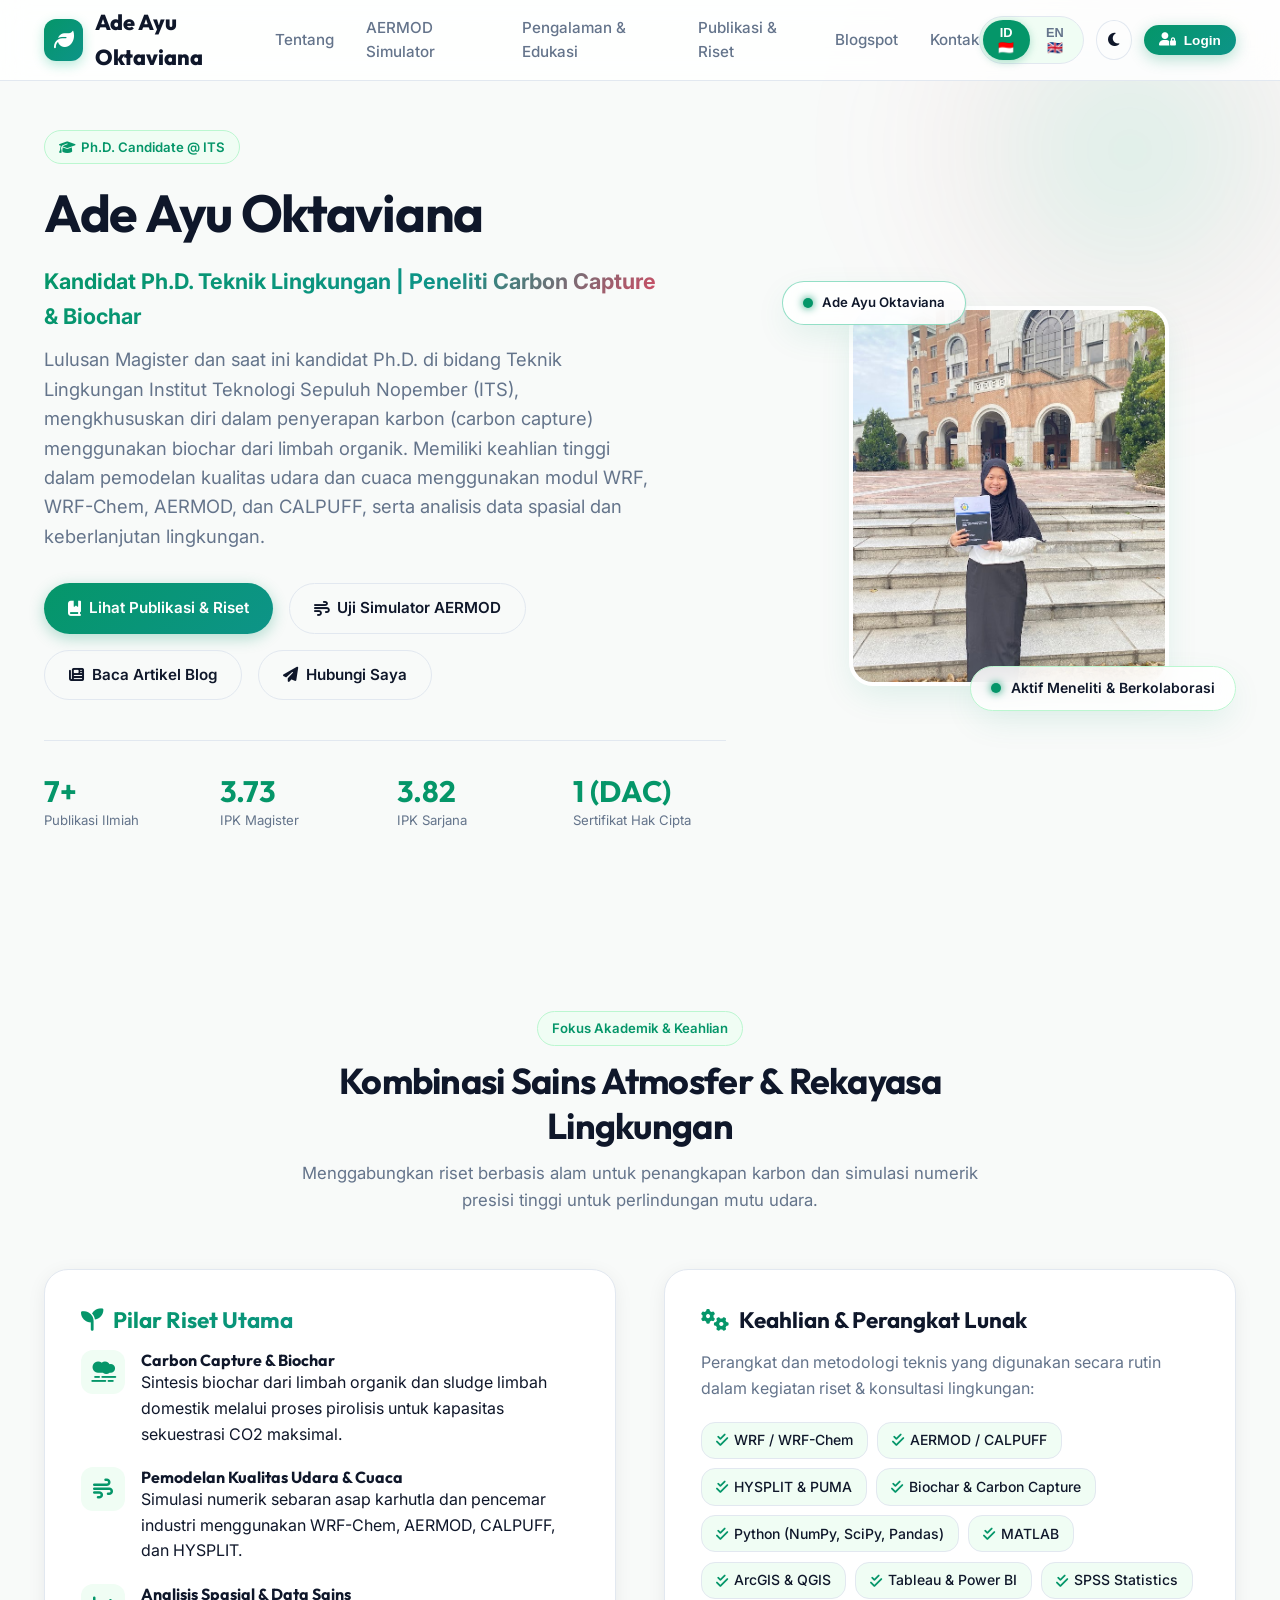
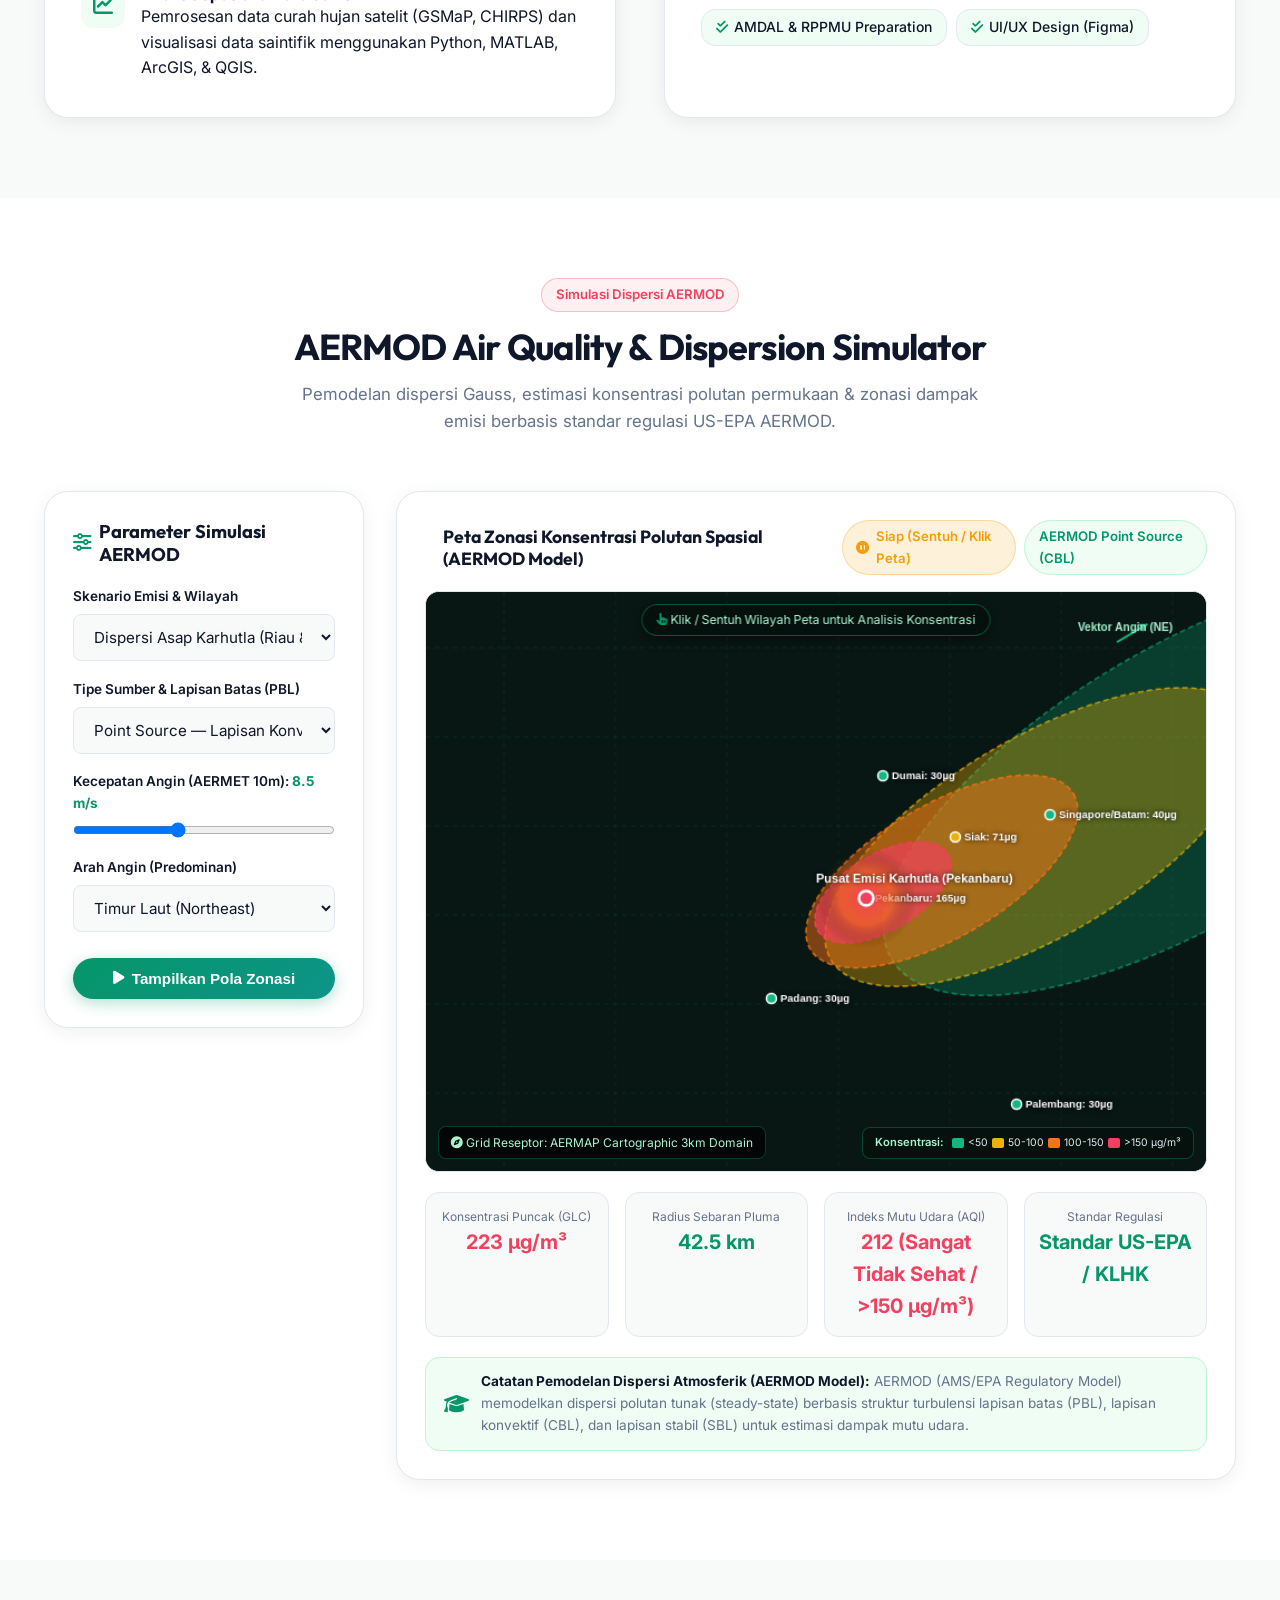
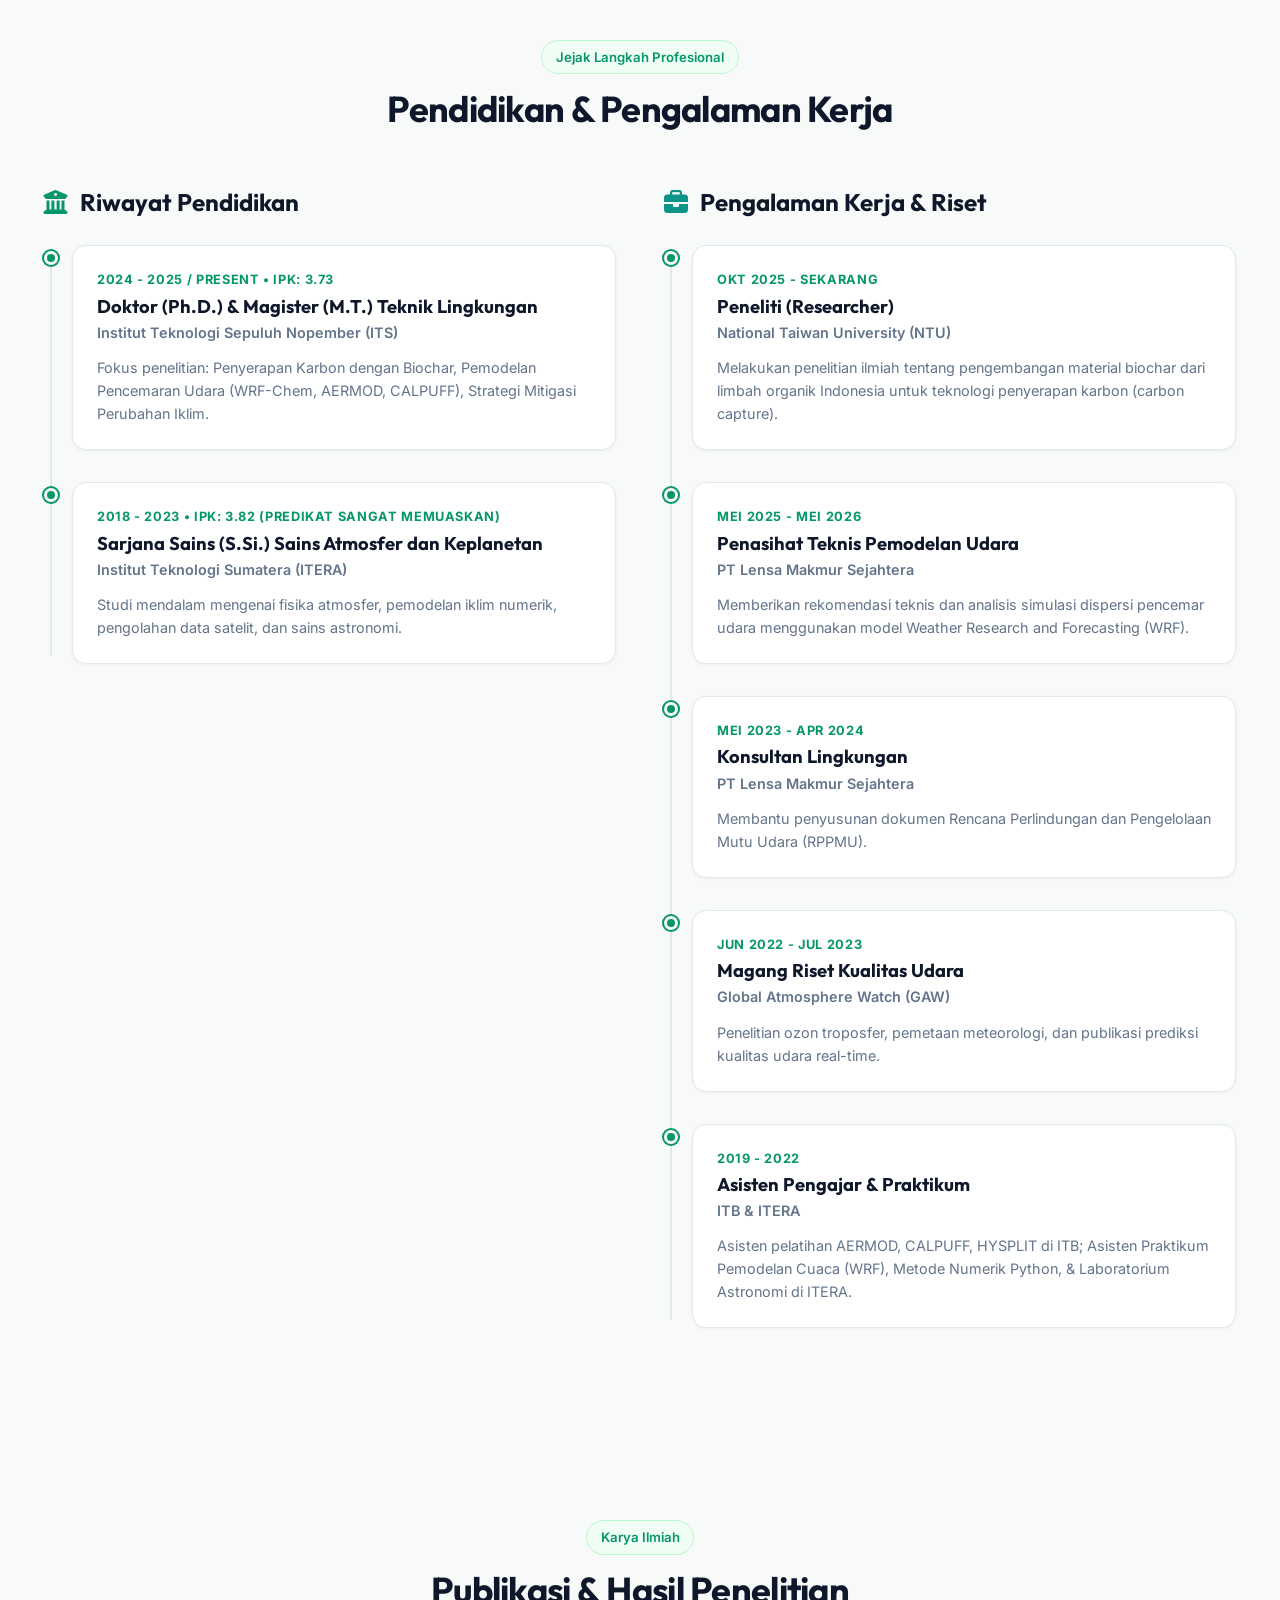
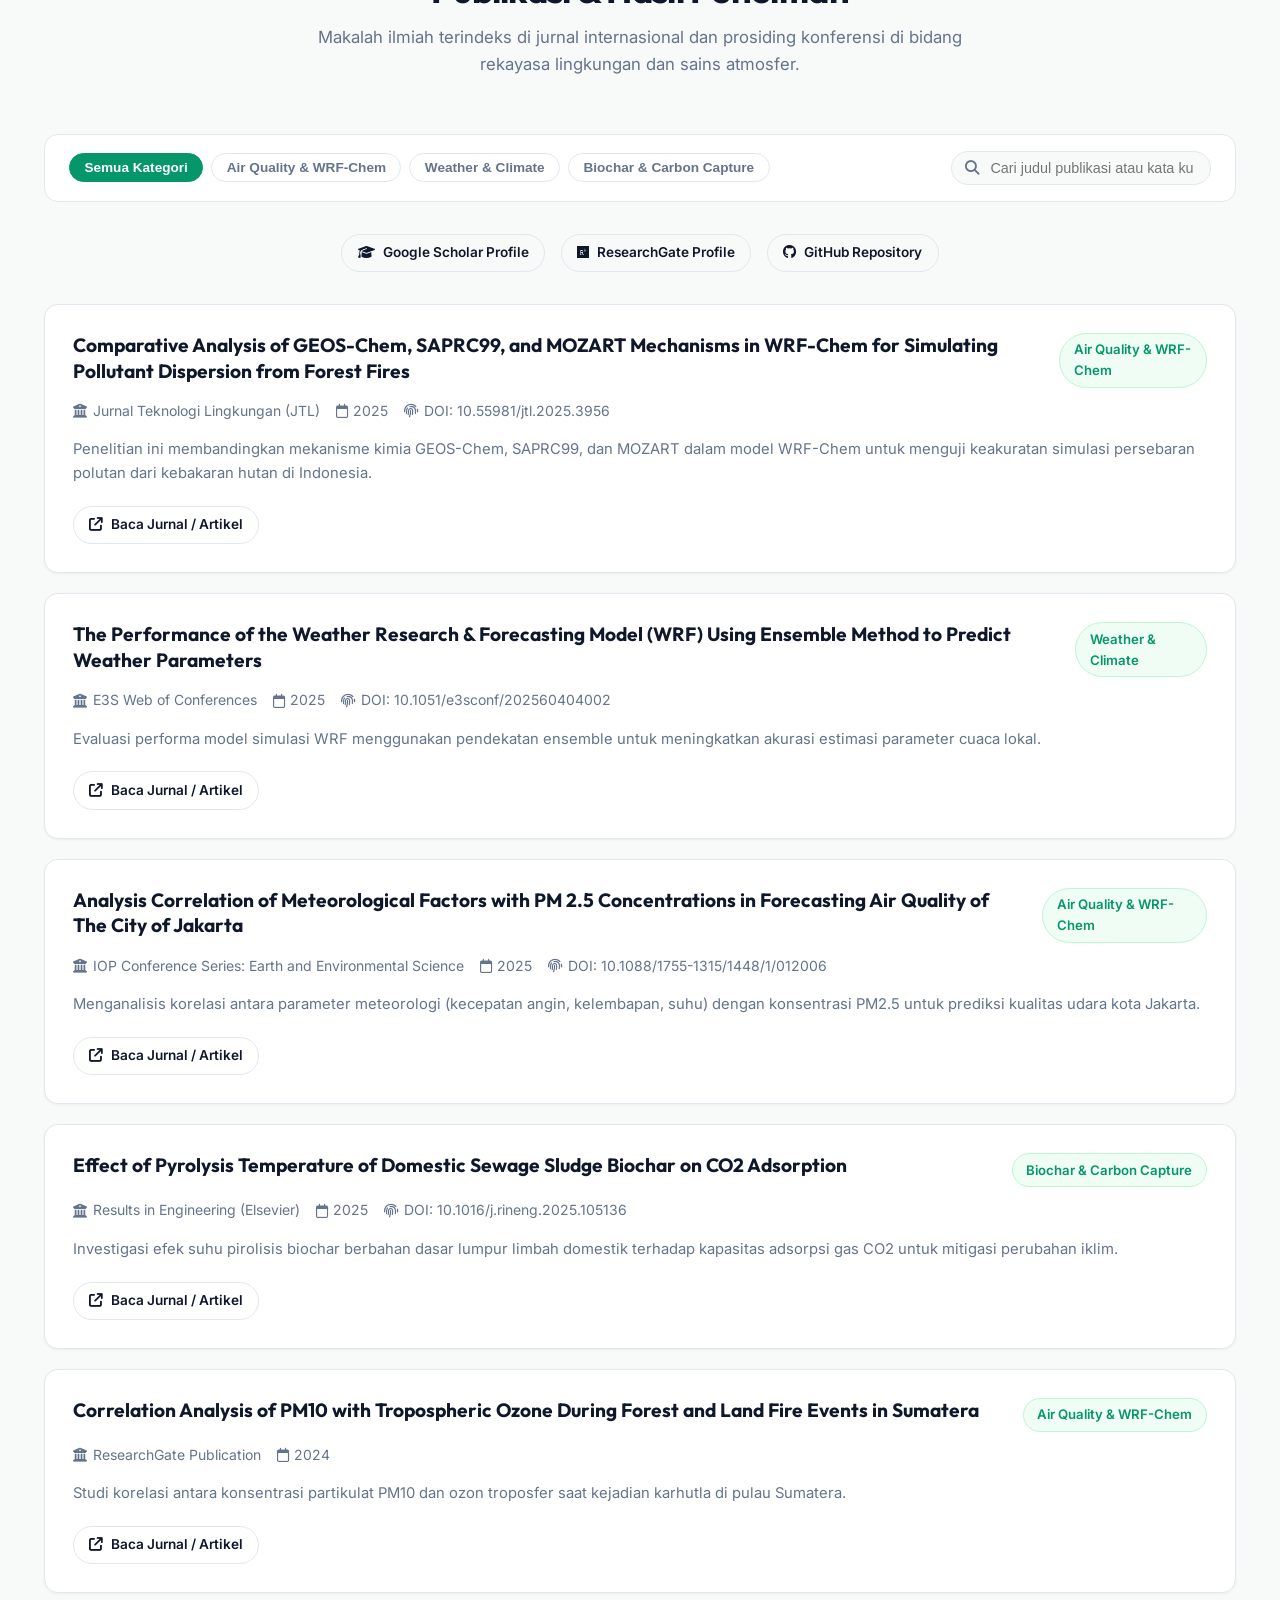
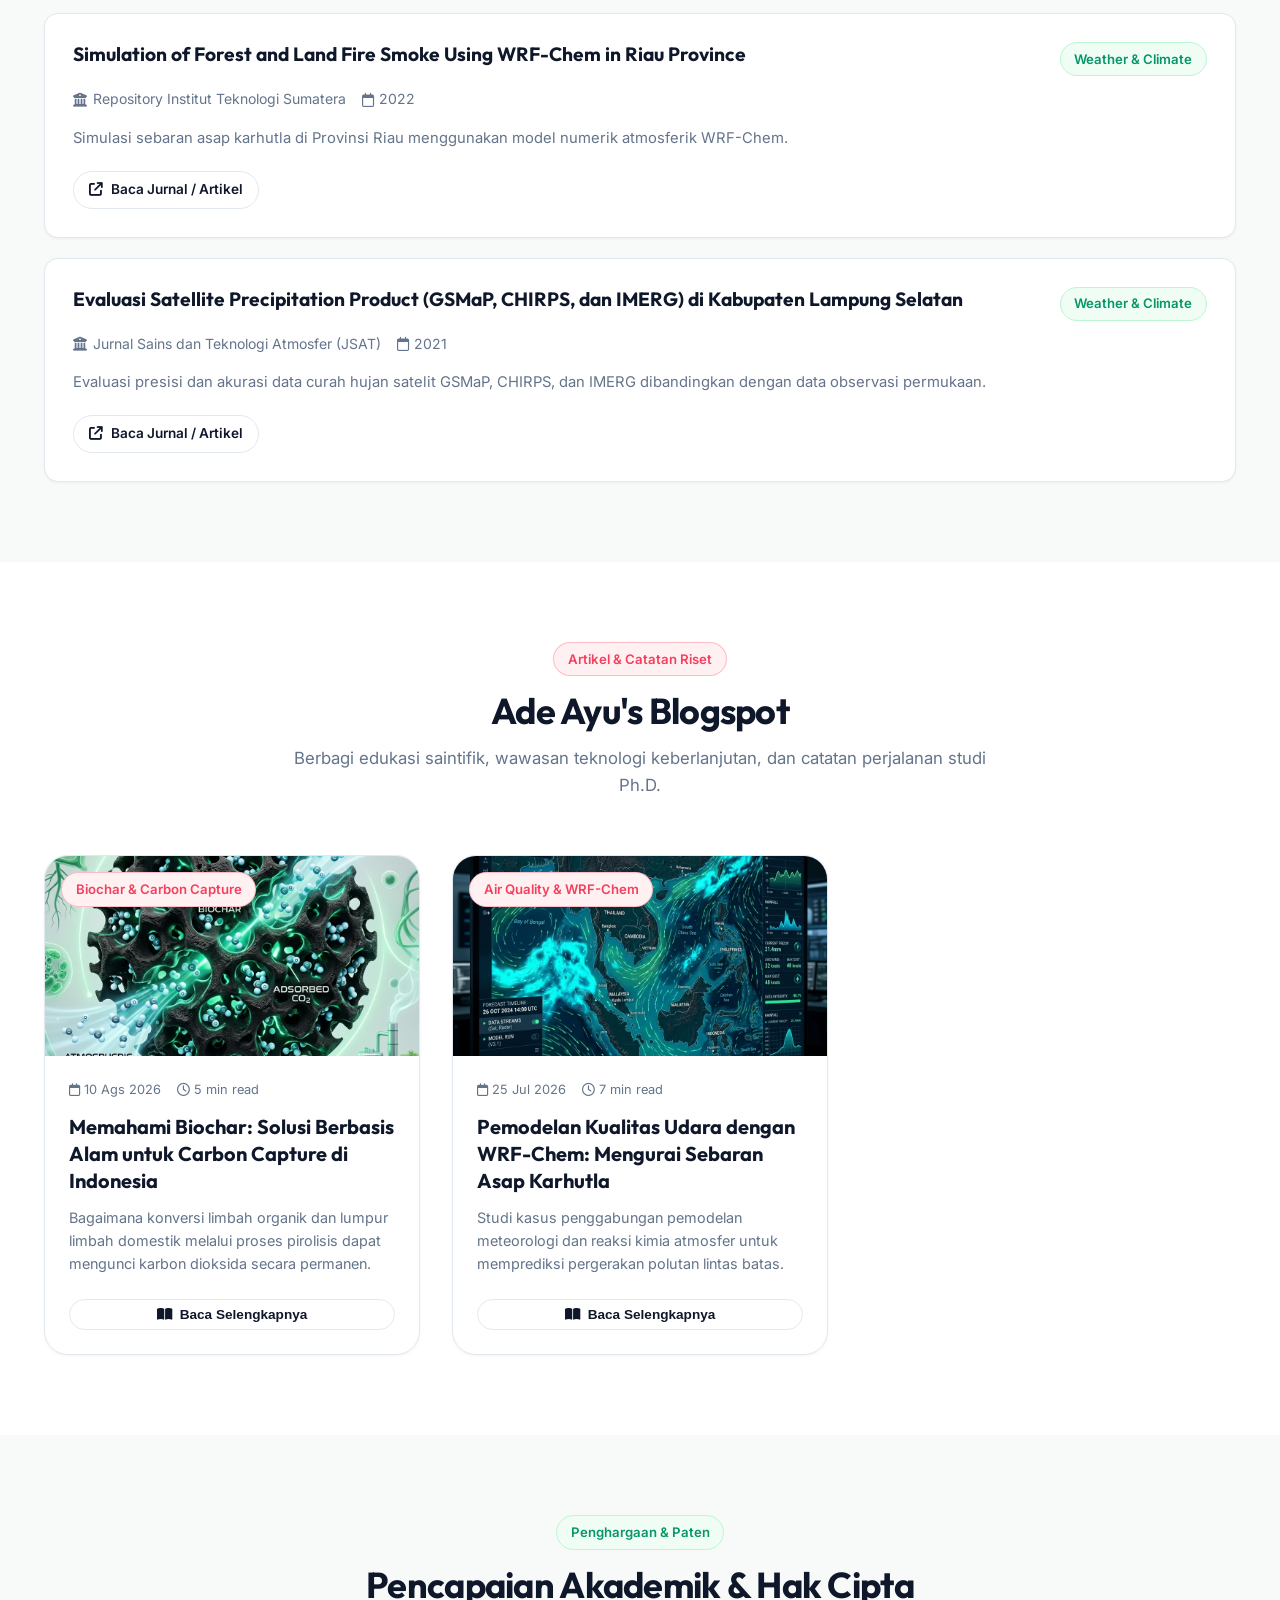
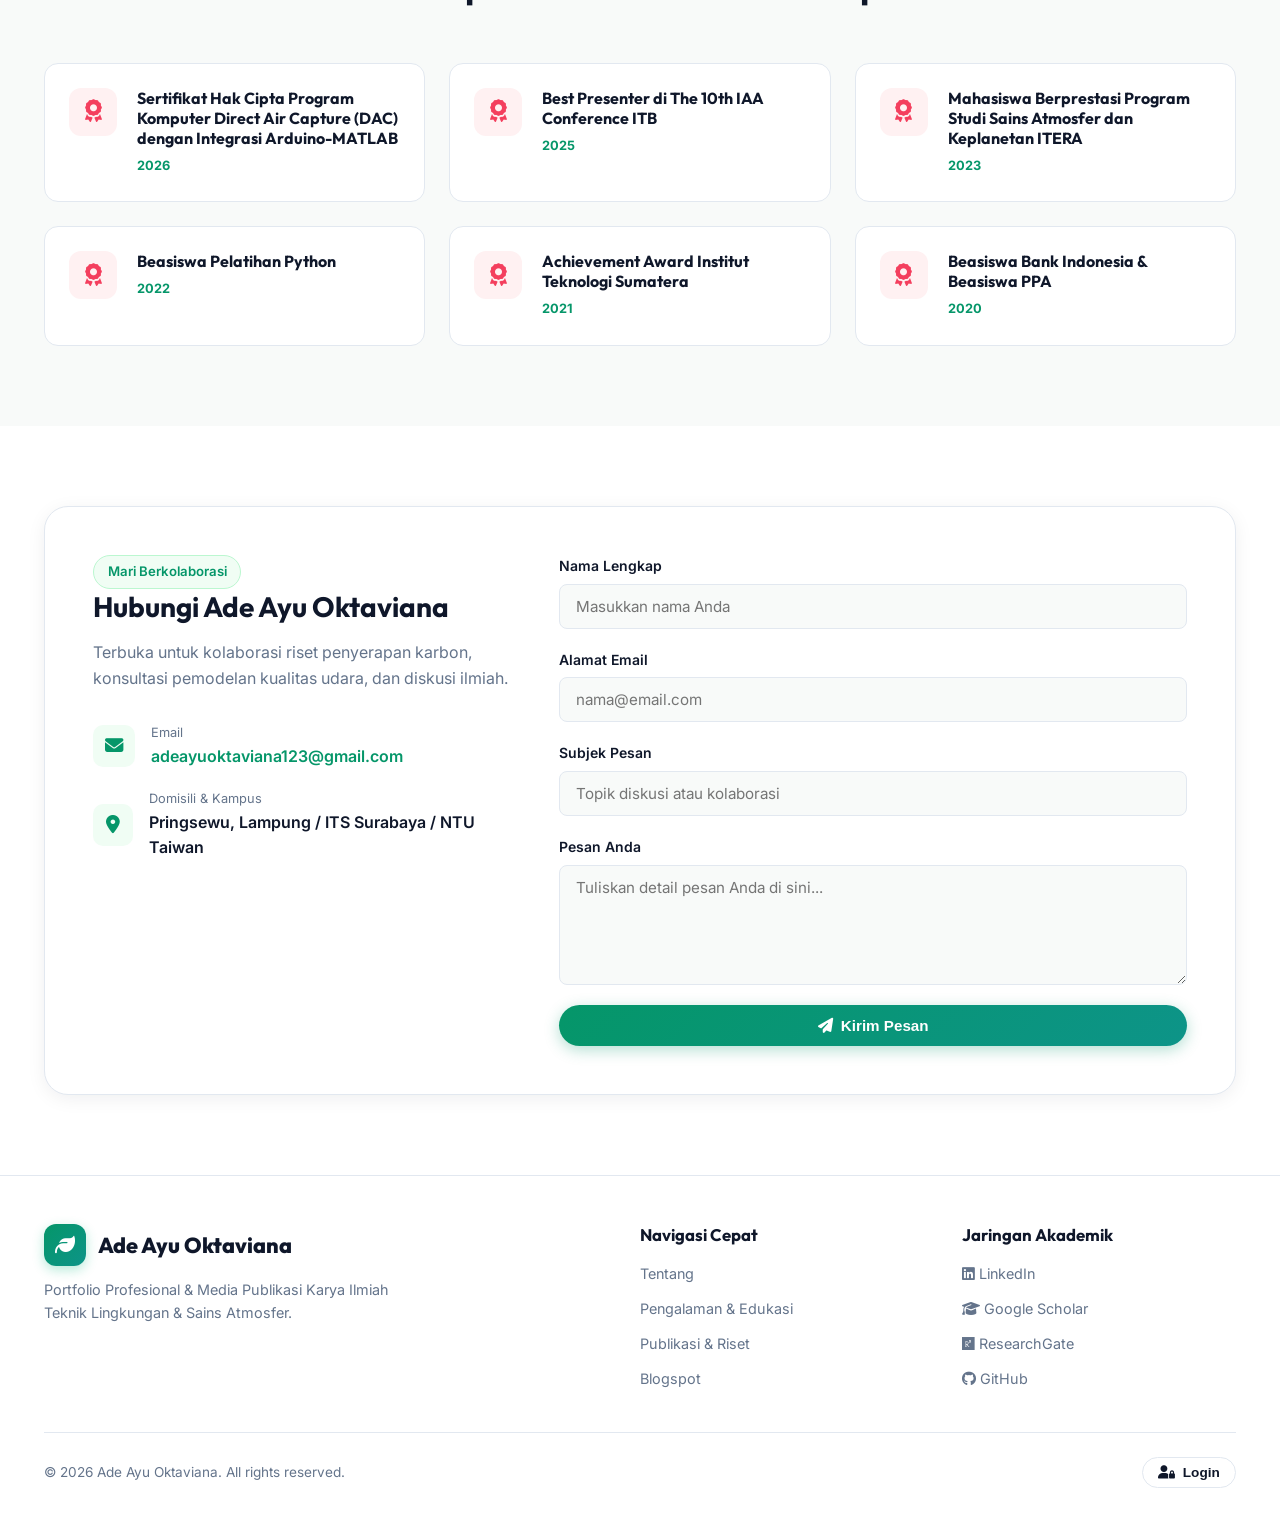
==== commit 041b6356: "feat: add data.js configuration for profile and research content and integrate into index.html" ====
--- a/index.html
+++ b/index.html
@@ -548,13 +548,7 @@
                 </div>
               </div>
 
-              <div class="contact-item">
-                <div class="contact-icon"><i class="fa-solid fa-phone"></i></div>
-                <div>
-                  <div style="font-size: 0.8rem; color: var(--text-muted);">Telepon / WhatsApp</div>
-                  <a href="https://wa.me/6285840334370" target="_blank" style="font-weight: 600;">+62 858-4033-4370</a>
-                </div>
-              </div>
+
 
               <div class="contact-item">
                 <div class="contact-icon"><i class="fa-solid fa-location-dot"></i></div>
@@ -693,6 +687,8 @@
             Kelola Publikasi</button>
           <button class="tab-btn" onclick="switchAdminTab('tabBlogs', this)"><i class="fa-solid fa-newspaper"></i>
             Kelola Blogspot</button>
+          <button class="tab-btn" onclick="switchAdminTab('tabSync', this)"><i class="fa-solid fa-floppy-disk"></i>
+            Ekspor & Simpan ke Kode</button>
         </div>
 
         <!-- Tab 1: Profile Editor -->
@@ -778,10 +774,10 @@
               <div style="display: grid; grid-template-columns: 1fr 1fr 1fr; gap: 1rem; margin-top: 1rem;">
                 <div class="form-group">
                   <label>Tahun (Year)</label>
-                  <input type="text" id="pubYear" class="form-control" required>
+                  <input type="text" id="pubYear" class="form-control" required placeholder="2025">
                 </div>
                 <div class="form-group">
-                  <label>Jurnal / Publisher</label>
+                  <label>Nama Jurnal / Konferensi</label>
                   <input type="text" id="pubJournal" class="form-control" required>
                 </div>
                 <div class="form-group">
@@ -796,17 +792,17 @@
 
               <div style="display: grid; grid-template-columns: 1fr 1fr; gap: 1rem; margin-top: 1rem;">
                 <div class="form-group">
-                  <label>DOI / Reference Number</label>
-                  <input type="text" id="pubDoi" class="form-control">
+                  <label>DOI (Opsional)</label>
+                  <input type="text" id="pubDoi" class="form-control" placeholder="10.1016/...">
                 </div>
                 <div class="form-group">
-                  <label>Link Publikasi (URL)</label>
-                  <input type="text" id="pubLink" class="form-control" required>
+                  <label>Link Artikel / Jurnal</label>
+                  <input type="url" id="pubLink" class="form-control" required placeholder="https://doi.org/...">
                 </div>
               </div>
 
               <div class="form-group" style="margin-top: 1rem;">
-                <label>Abstrak (Ringkasan)</label>
+                <label>Abstrak / Ringkasan</label>
                 <textarea id="pubAbstract" class="form-control" rows="3" required></textarea>
               </div>
 
@@ -821,7 +817,7 @@
           <div id="cmsPubList" style="display: flex; flex-direction: column; gap: 0.75rem;"></div>
         </div>
 
-        <!-- Tab 3: Blogspot Manager -->
+        <!-- Tab 3: Blog Posts Manager -->
         <div id="tabBlogs" class="tab-content">
           <div style="display: flex; justify-content: space-between; align-items: center; margin-bottom: 1rem;">
             <h4 style="font-size: 1.1rem;">Daftar Artikel Blog</h4>
@@ -835,22 +831,25 @@
             <h5 id="blogFormTitle" style="margin-bottom: 1rem;">Tambah Artikel Blog</h5>
             <form onsubmit="saveBlogItem(event)">
               <input type="hidden" id="blogId">
-              <div class="form-group">
-                <label>Judul Artikel (ID)</label>
-                <input type="text" id="blogTitleId" class="form-control" required>
-              </div>
-              <div class="form-group" style="margin-top: 0.75rem;">
-                <label>Judul Artikel (EN)</label>
-                <input type="text" id="blogTitleEn" class="form-control" required>
+              <div style="display: grid; grid-template-columns: 1fr 1fr; gap: 1rem;">
+                <div class="form-group">
+                  <label>Judul Artikel (ID)</label>
+                  <input type="text" id="blogTitleId" class="form-control" required>
+                </div>
+                <div class="form-group">
+                  <label>Judul Artikel (EN)</label>
+                  <input type="text" id="blogTitleEn" class="form-control" required>
+                </div>
               </div>
 
               <div style="display: grid; grid-template-columns: 1fr 1fr 1fr; gap: 1rem; margin-top: 1rem;">
                 <div class="form-group">
                   <label>Kategori</label>
-                  <input type="text" id="blogCategory" class="form-control" required placeholder="mis. Carbon Capture">
+                  <input type="text" id="blogCategory" class="form-control" required
+                    placeholder="Biochar & Carbon Capture">
                 </div>
                 <div class="form-group">
-                  <label>Estimasi Baca (Read Time)</label>
+                  <label>Estimasi Baca</label>
                   <input type="text" id="blogReadTime" class="form-control" required placeholder="5 min read">
                 </div>
                 <div class="form-group">
@@ -861,8 +860,8 @@
               </div>
 
               <div class="form-group" style="margin-top: 1rem;">
-                <label>Kutipan Singkat (ID)</label>
-                <input type="text" id="blogExcerptId" class="form-control" required>
+                <label>Ringkasan / Excerpt</label>
+                <textarea id="blogExcerptId" class="form-control" rows="2" required></textarea>
               </div>
 
               <div class="form-group" style="margin-top: 1rem;">
@@ -884,6 +883,46 @@
           </div>
 
           <div id="cmsBlogList" style="display: flex; flex-direction: column; gap: 0.75rem;"></div>
+        </div>
+
+        <!-- Tab 4: Sync & Code Export -->
+        <div id="tabSync" class="tab-content">
+          <div
+            style="background: var(--bg-primary); padding: 1.35rem; border-radius: var(--radius-md); border: 1px solid var(--border-color); margin-bottom: 1.25rem;">
+            <h4
+              style="font-size: 1.1rem; margin-bottom: 0.6rem; color: var(--primary); display: flex; align-items: center; gap: 0.5rem;">
+              <i class="fa-solid fa-shield-halved"></i> Sinkronisasi Data Permanen ke Kodingan Project
+            </h4>
+            <p style="font-size: 0.85rem; color: var(--text-muted); line-height: 1.6; margin-bottom: 1.2rem;">
+              Perubahan CMS disimpan di peramban (browser) Anda. Agar perubahan (profil, publikasi, artikel blog)
+              <strong>100% tersimpan permanen di GitHub Pages & kodingan</strong> saat Anda mengupdate fitur web, klik
+              tombol di bawah untuk mengunduh file <code>data.js</code> dan ganti file <code>js/data.js</code> di
+              project Anda.
+            </p>
+
+            <div style="display: flex; gap: 0.75rem; flex-wrap: wrap; margin-bottom: 1.2rem;">
+              <button type="button" class="btn btn-primary btn-sm" onclick="downloadDataJsFile()">
+                <i class="fa-solid fa-file-code"></i> Download File data.js
+              </button>
+              <button type="button" class="btn btn-outline btn-sm" onclick="copyDataJsToClipboard()">
+                <i class="fa-solid fa-copy"></i> Salin Kode data.js
+              </button>
+              <button type="button" class="btn btn-outline btn-sm" onclick="downloadBackupJson()">
+                <i class="fa-solid fa-download"></i> Unduh Backup JSON
+              </button>
+            </div>
+
+            <!-- Import Backup JSON Widget -->
+            <div style="margin-top: 1.25rem; padding-top: 1rem; border-top: 1px dashed var(--border-color);">
+              <label style="font-size: 0.85rem; font-weight: 600; margin-bottom: 0.4rem; display: block;">
+                <i class="fa-solid fa-upload"></i> Pulihkan Data dari File Backup JSON:
+              </label>
+              <div style="display: flex; gap: 0.5rem; align-items: center;">
+                <input type="file" id="importJsonInput" accept="application/json" class="form-control"
+                  style="font-size: 0.8rem; padding: 0.4rem;" onchange="handleImportJson(event)">
+              </div>
+            </div>
+          </div>
         </div>
       </div>
     </div>
